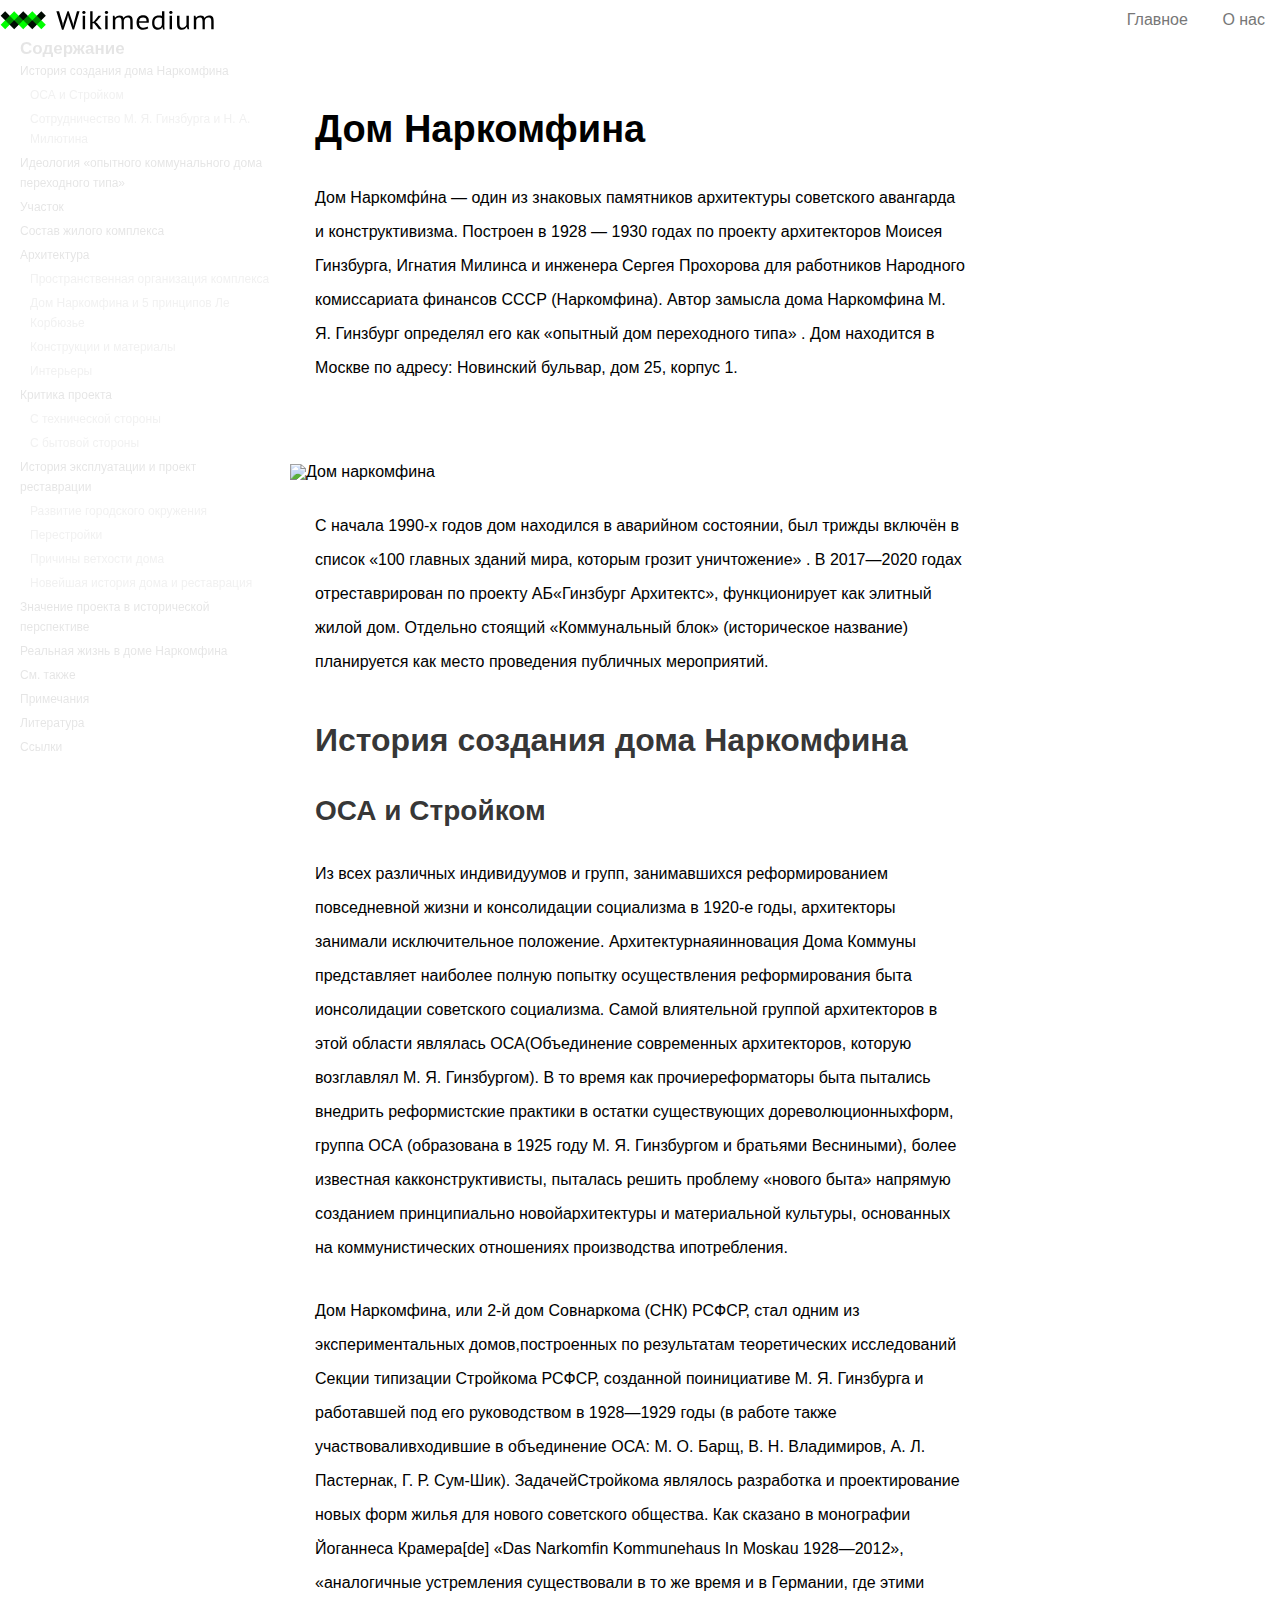
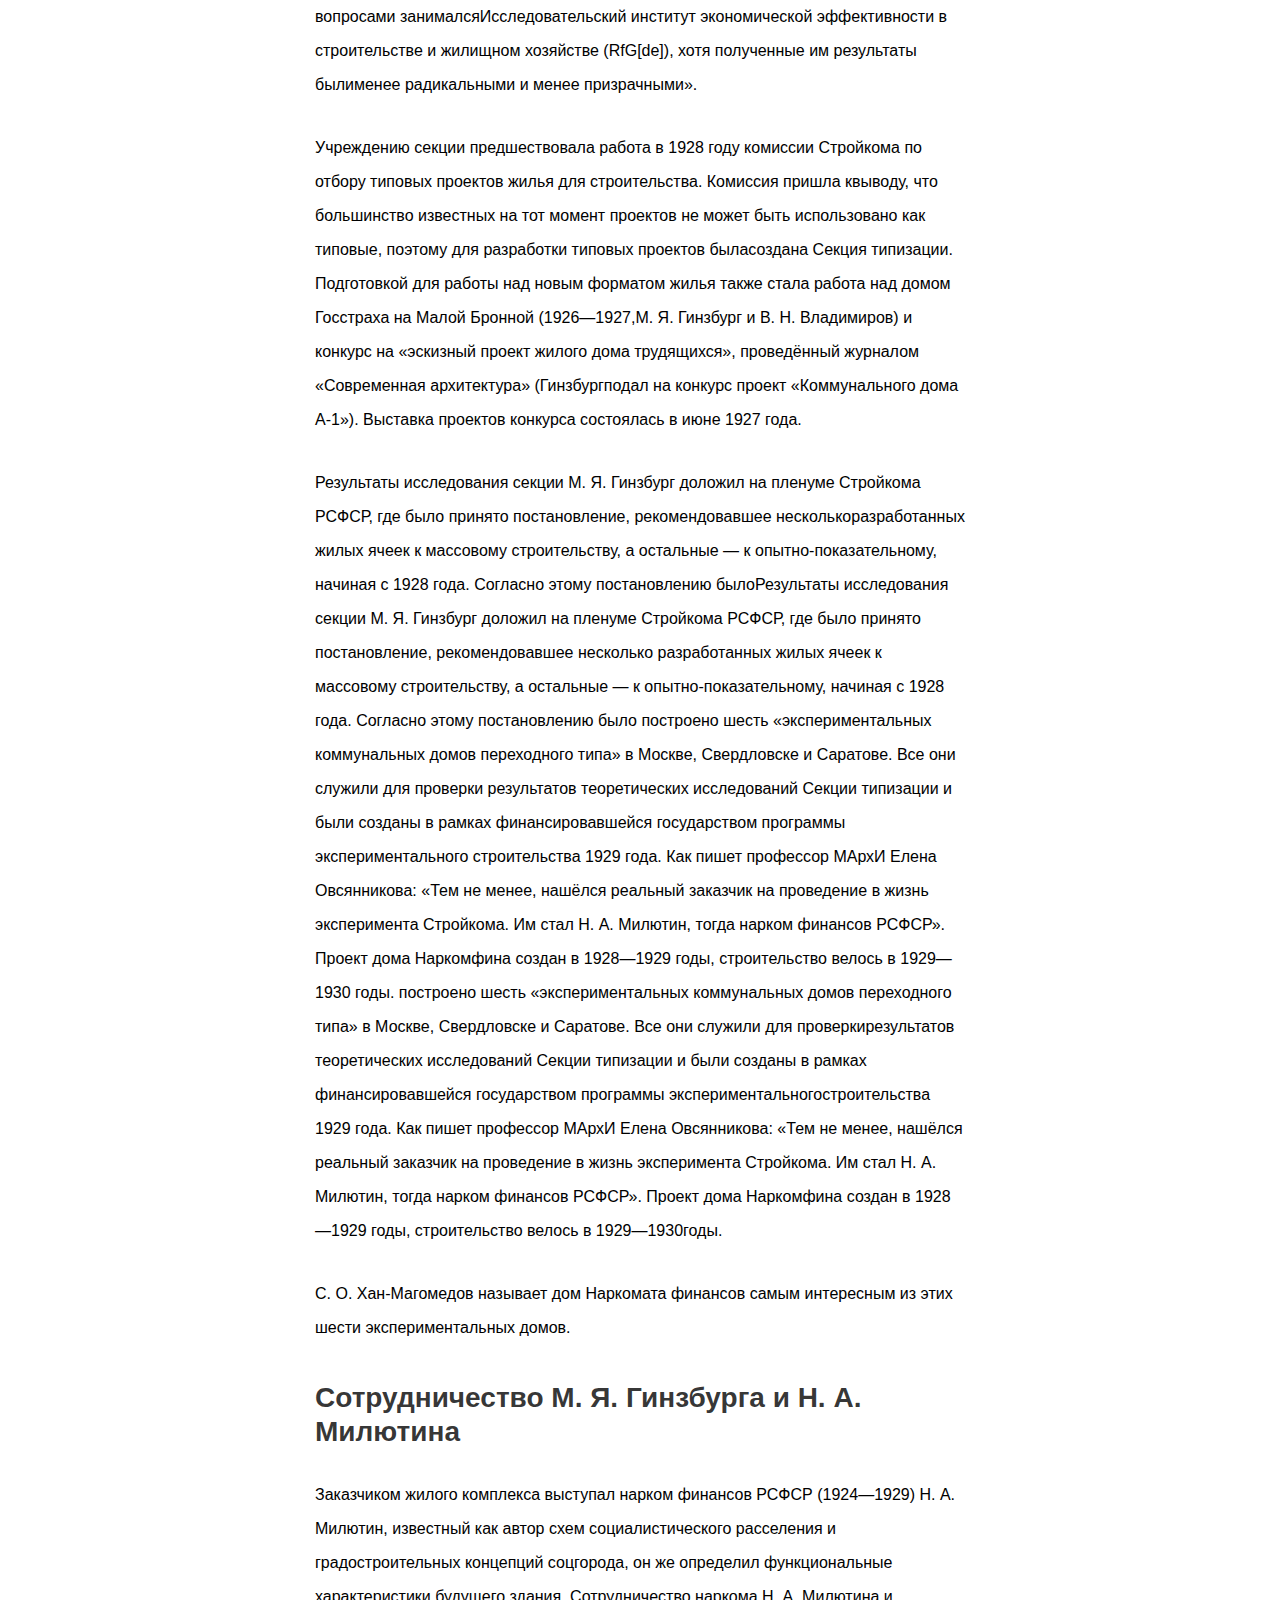
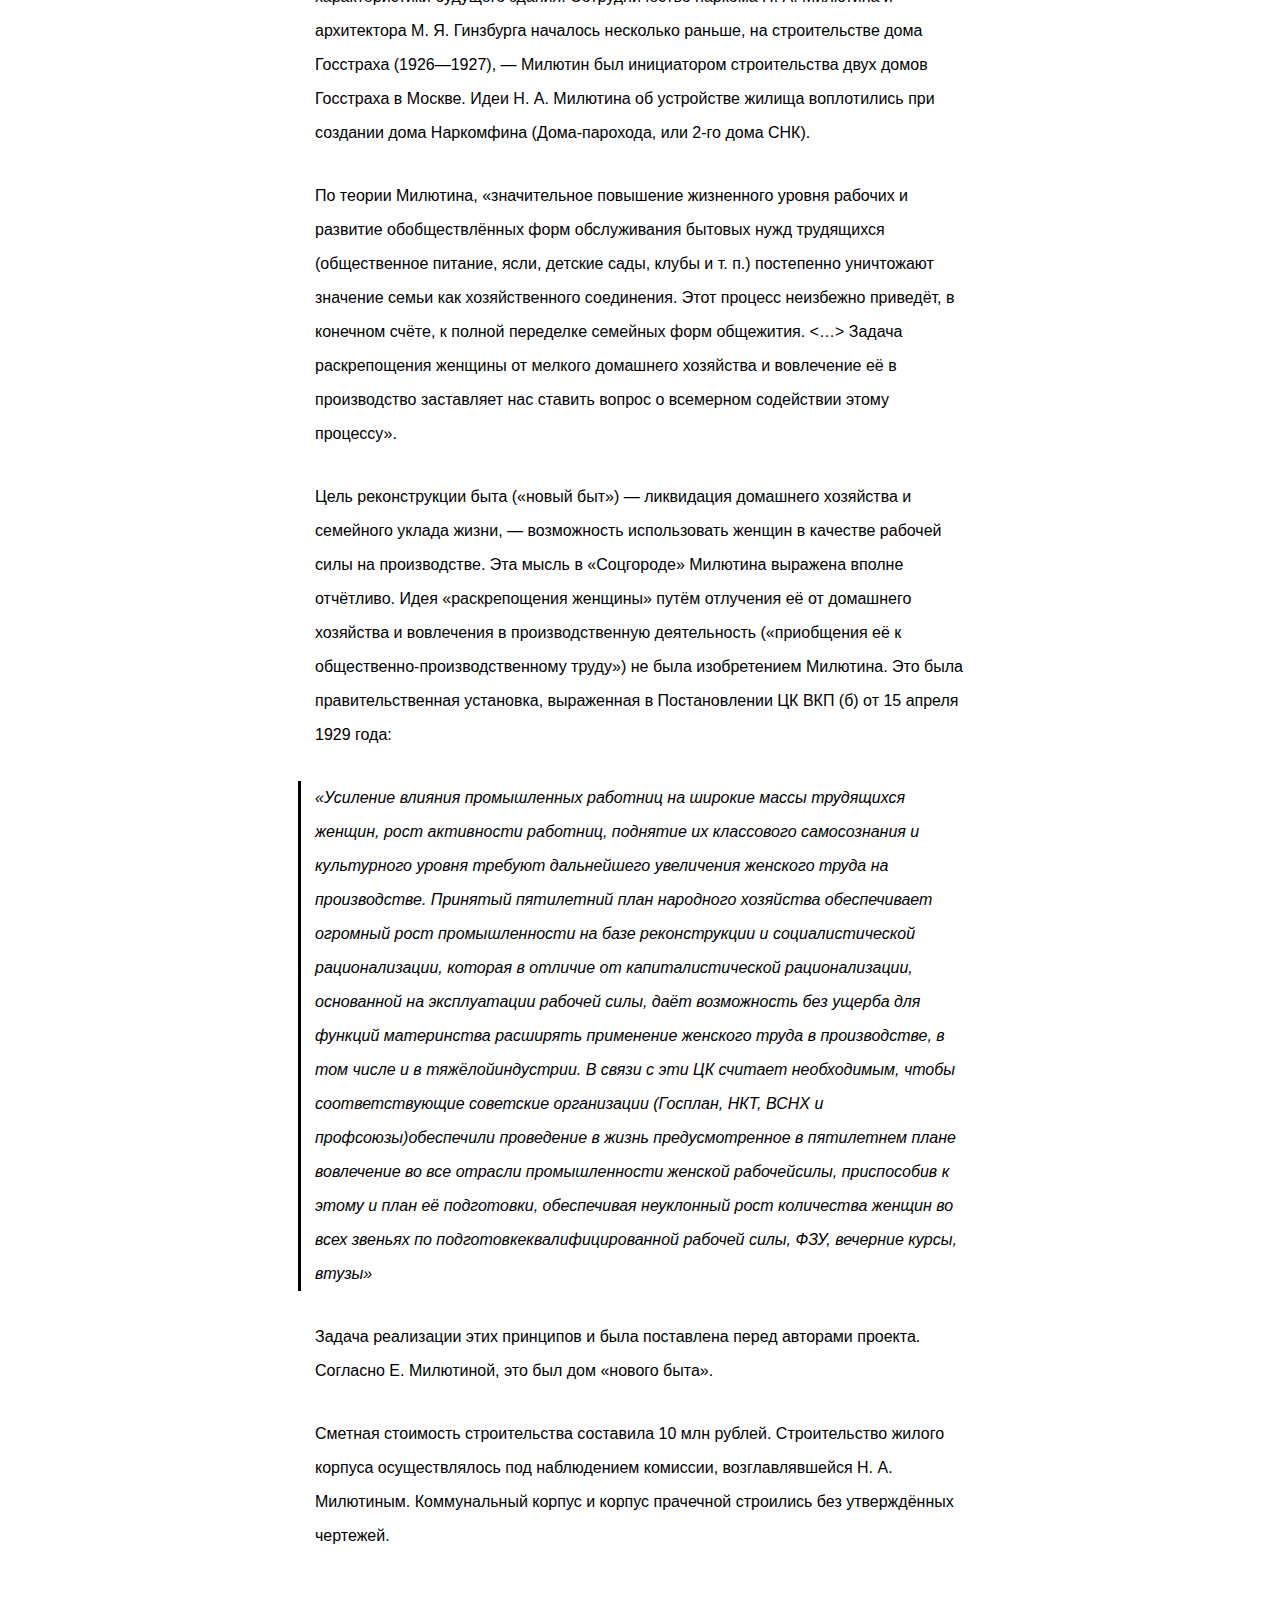
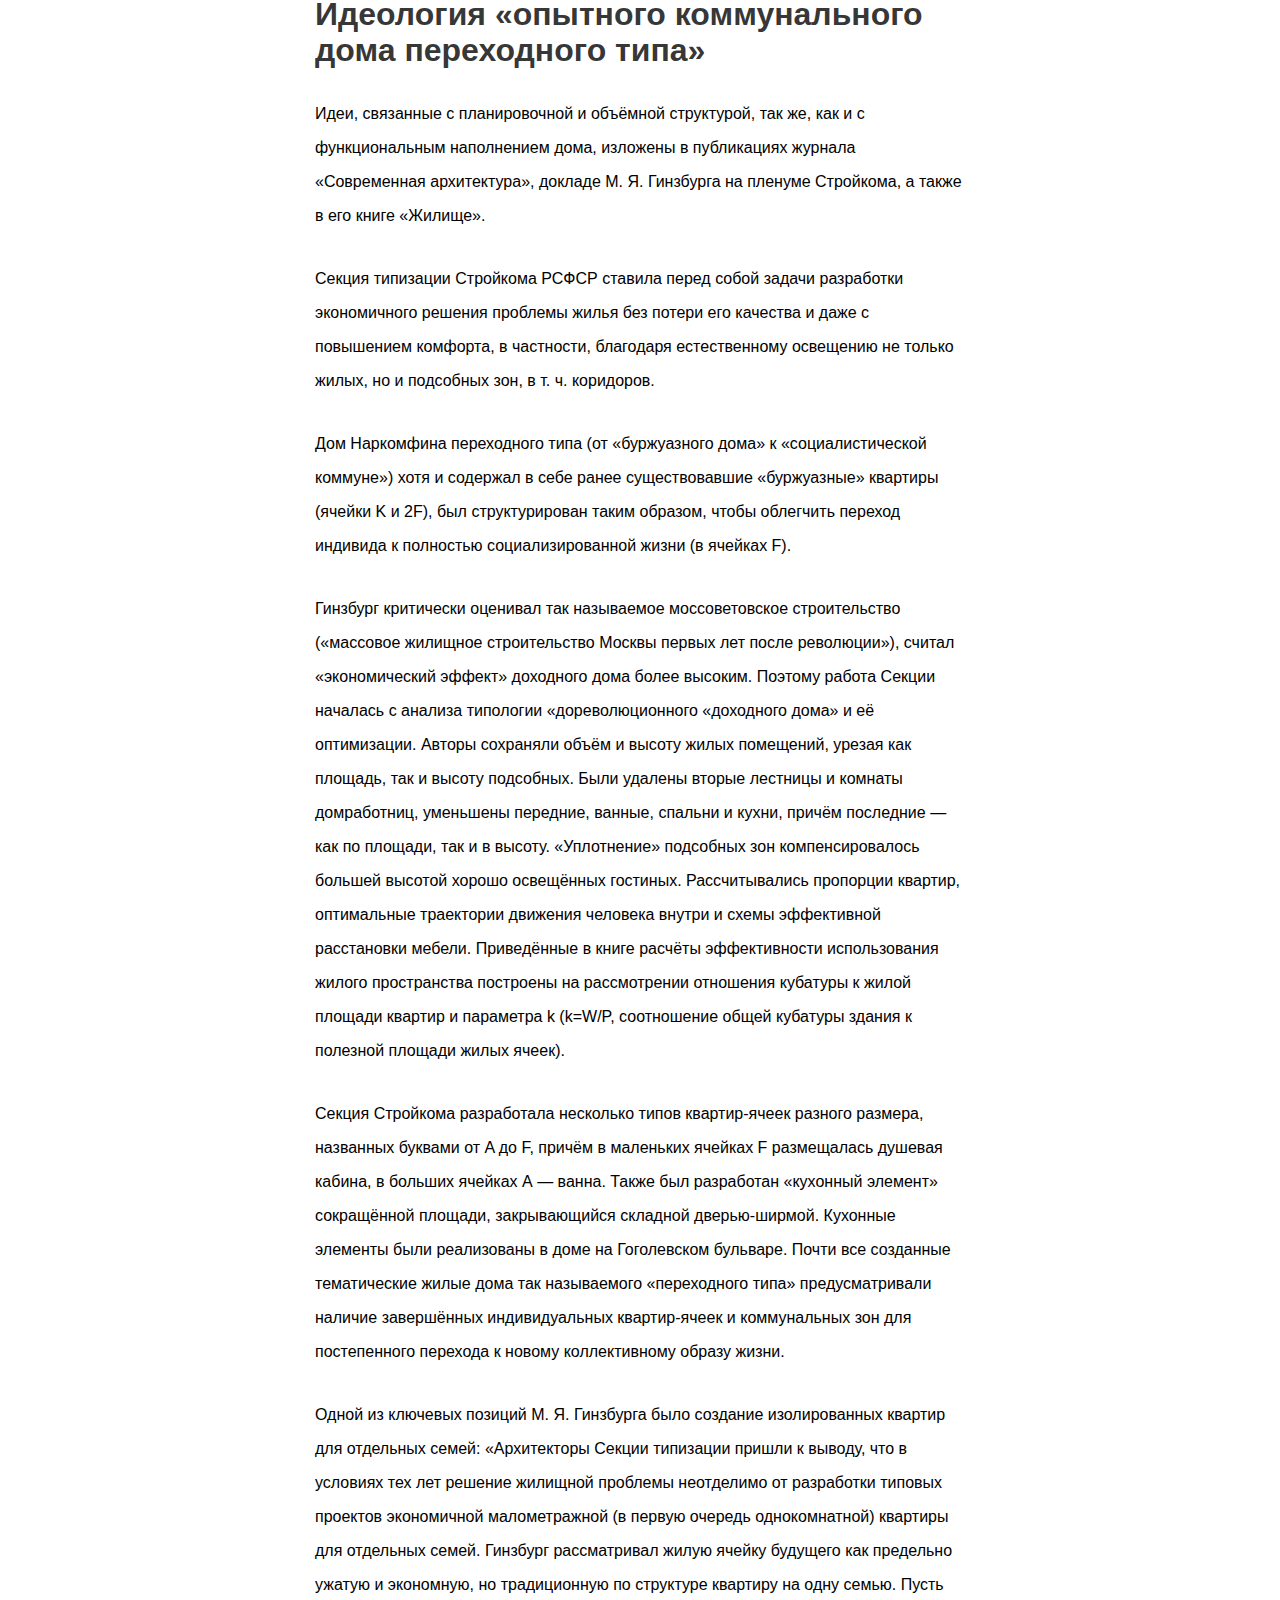
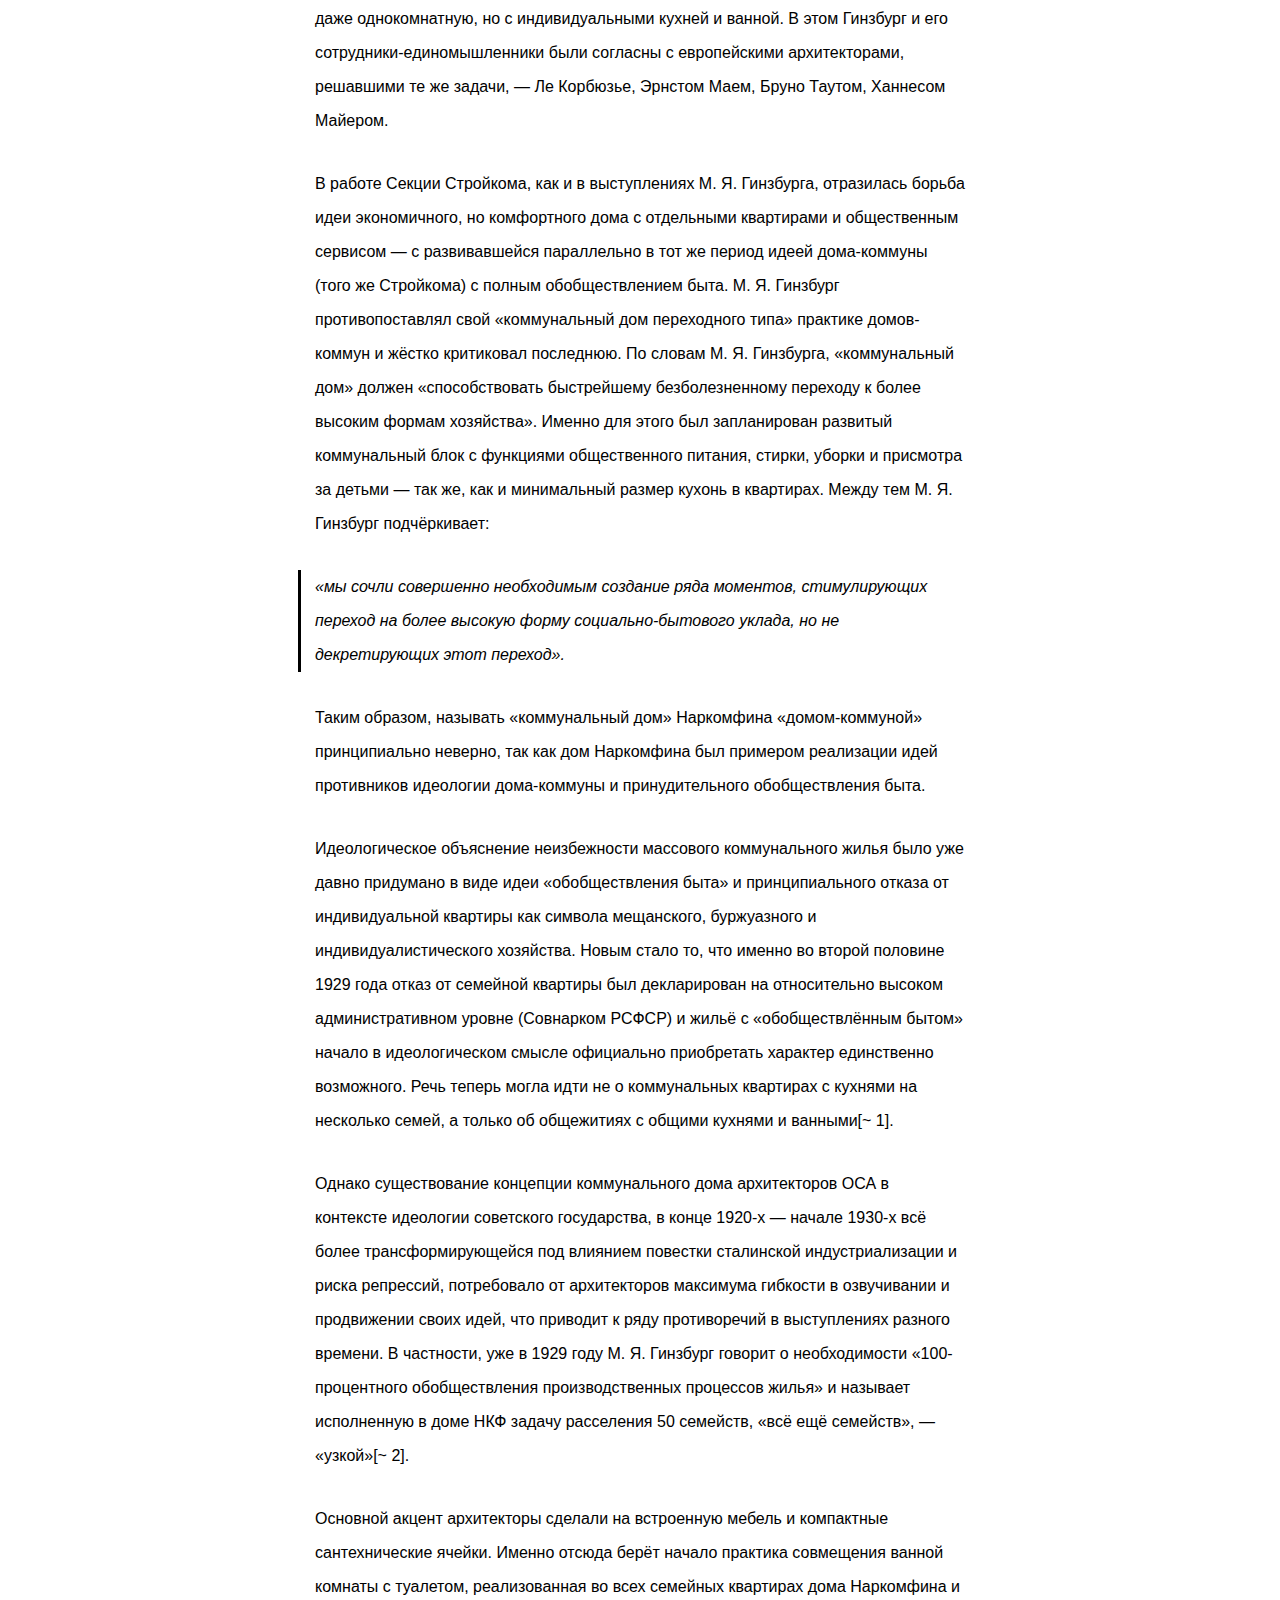
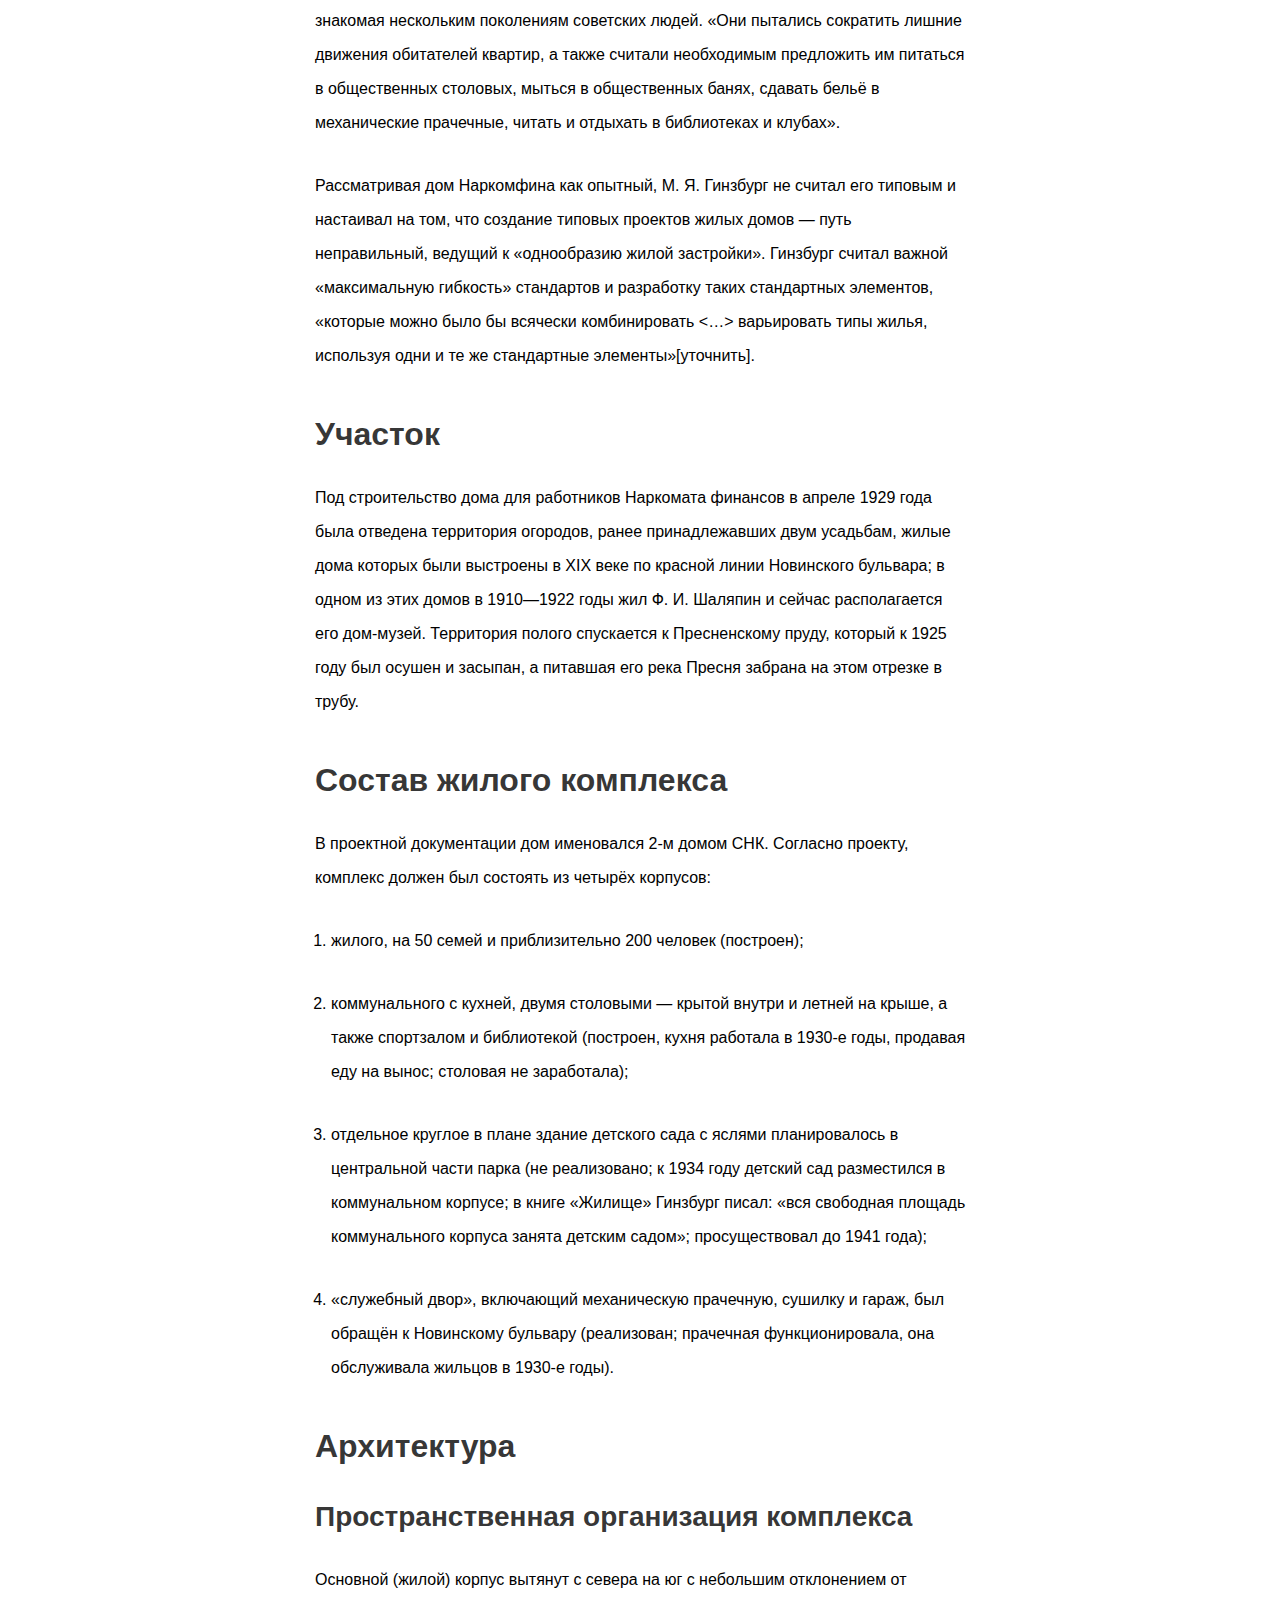
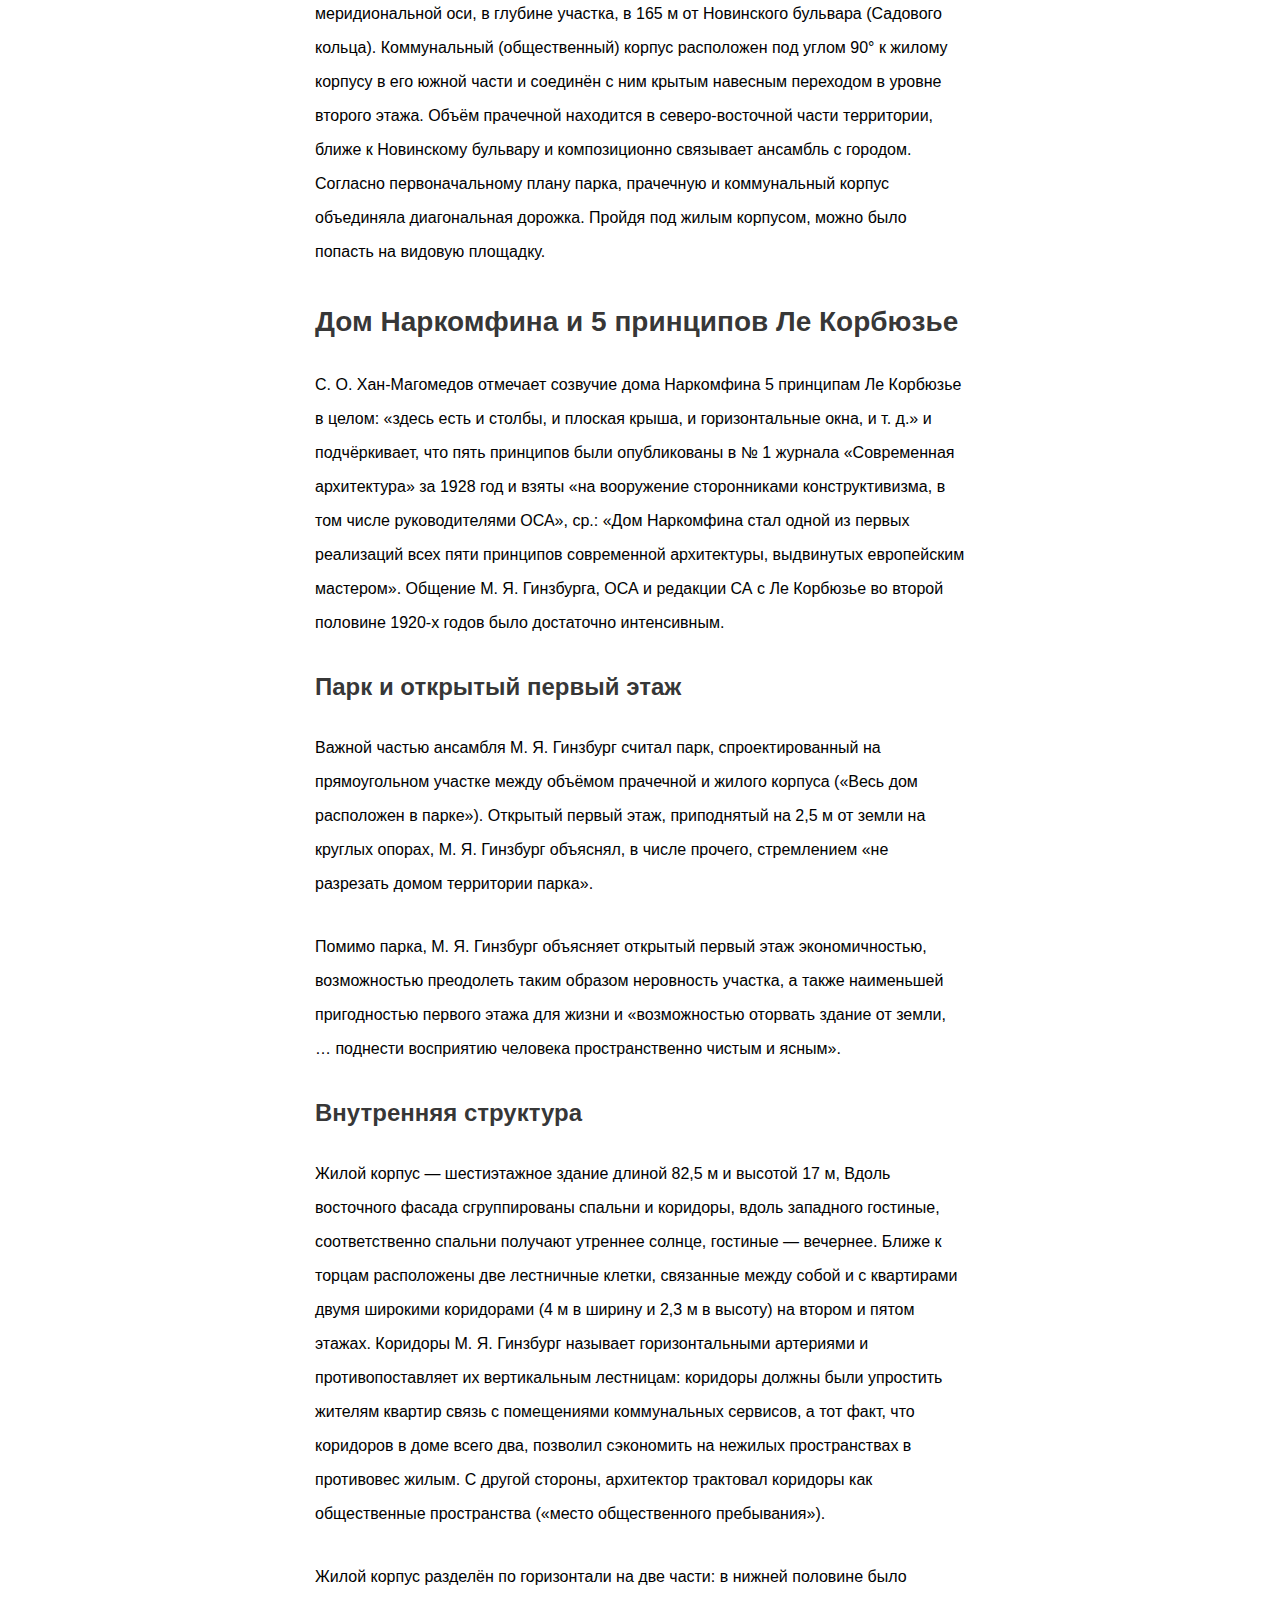
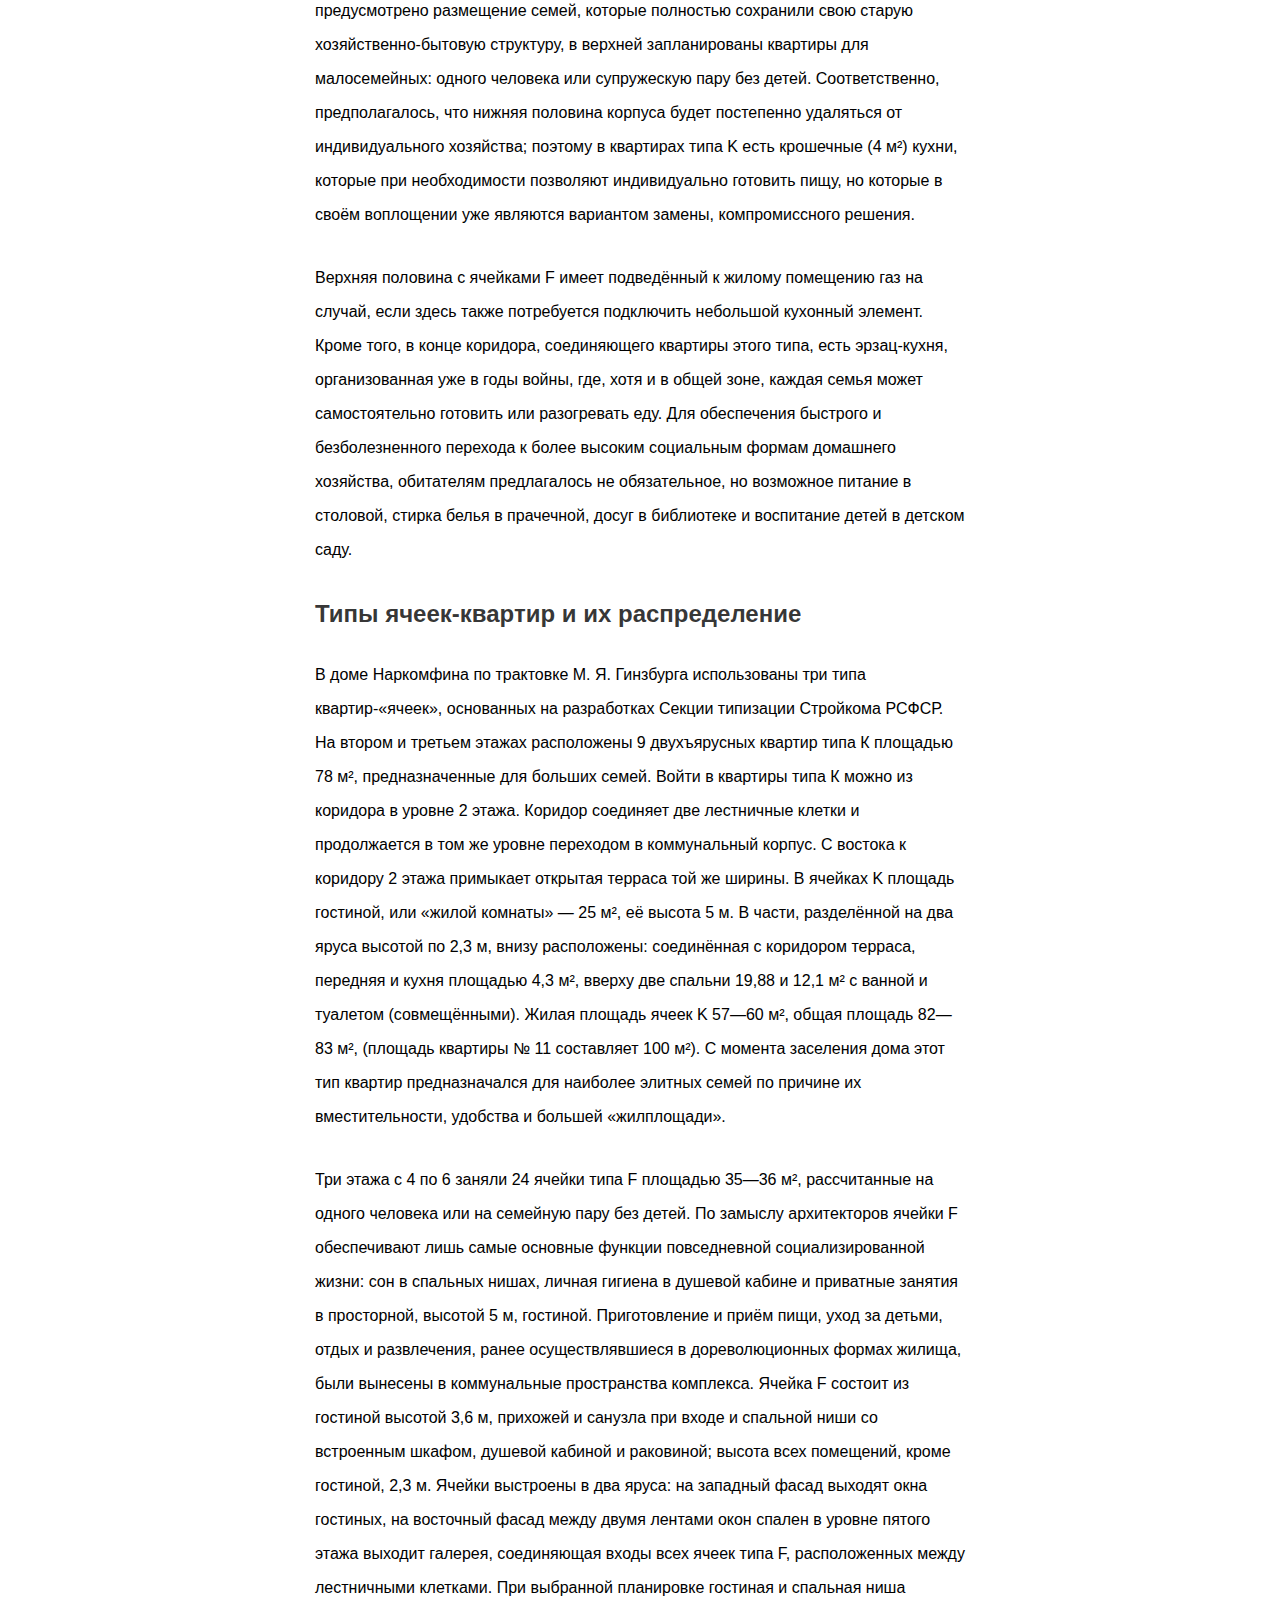
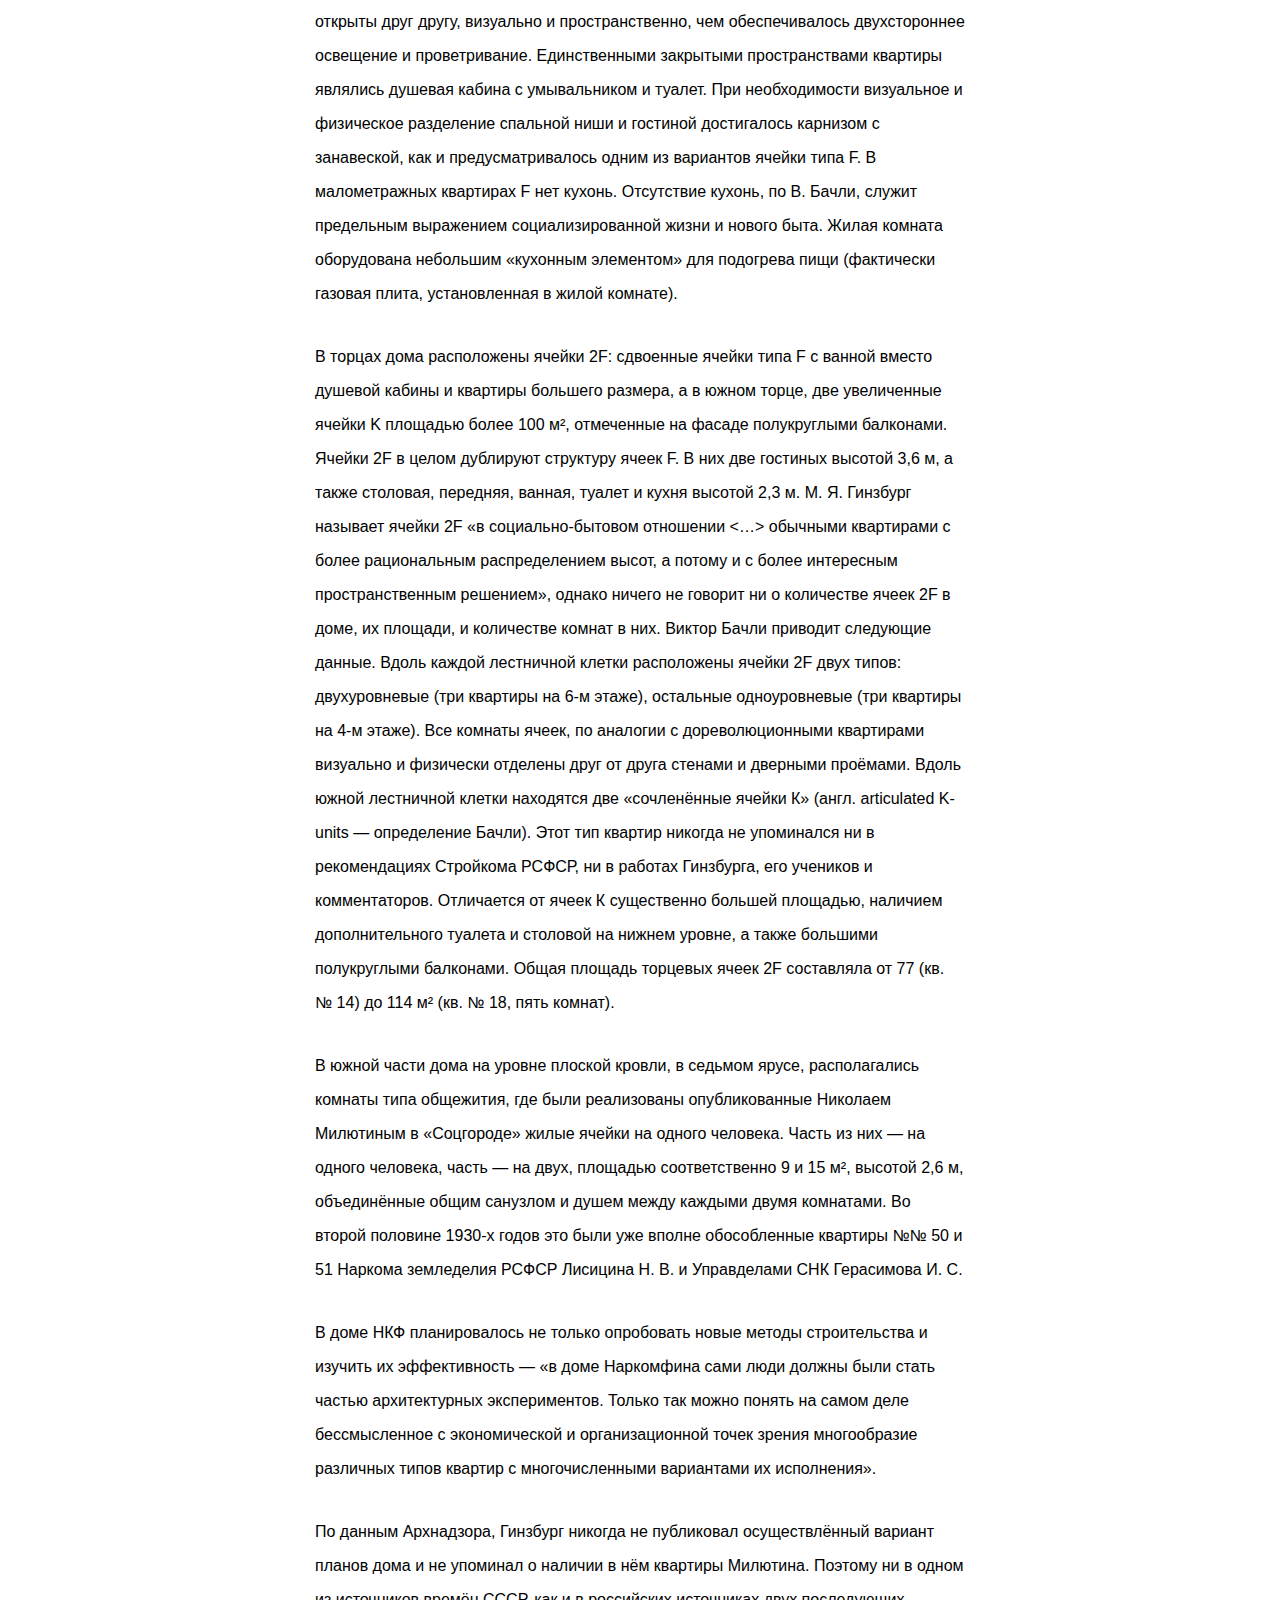
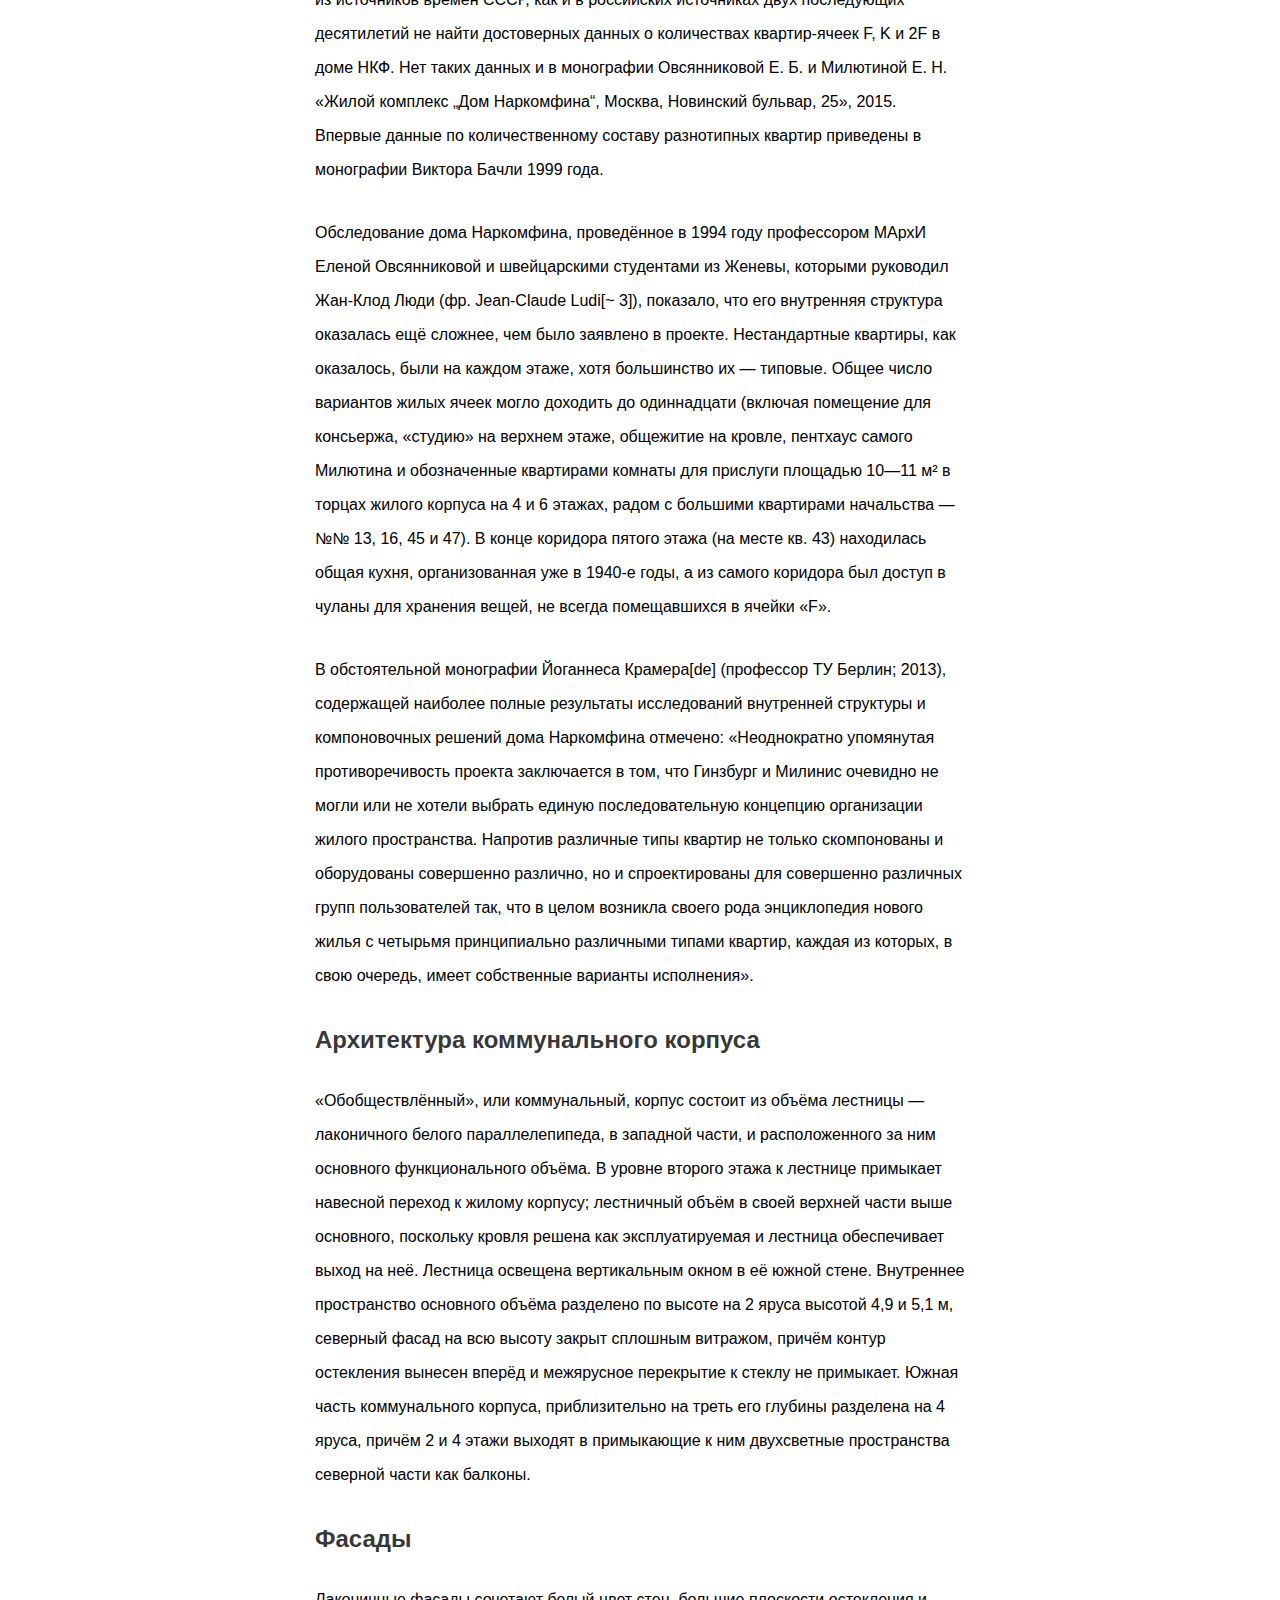
==== index.html @ 044efbcf "first commit" ====
<!DOCTYPE html>
<html lang="en">
    <head>
        <meta charset="UTF-8">
        <meta name="viewport" content="width=device-width, initial-scale=1.0">
        <title>Дом Наркомфина - Википедия</title>
        <link rel="stylesheet" href="stylesheets/style.css">
        <script src="javascripts/jquery-3.7.1.js" charset="utf-8"></script>
    </head>
    <body>
        <!-- шапка сайта -->
        <nav class="menubar">
            <img src="images/logo.svg" alt="Логотип сайта Викимедиум">
            <ul>
                <li><a href="">Главное</a></li>
                <li><a href="">О нас</a></li>
            </ul>
        </nav>
        <!-- меню сайдбара -->
        <nav class="sidebar">
            <h4>Содержание</h4>
            <ol>
                <li><a href='#1_1'>История создания дома Наркомфина</a></li>
                <ol>
                    <li><a href='#1_1_2'>ОСА и Стройком</a></li>
                    <li><a href='#1_1_3'>Сотрудничество М. Я. Гинзбурга и Н. А. Милютина</a></li>
                </ol>
                <li><a href='#1_2'>Идеология «опытного коммунального дома переходного типа»</a></li>
                <li><a href='#1_3'>Участок</a></li>
                <li><a href='#1_4'>Состав жилого комплекса</a></li>
                <li><a href='#1_5'>Архитектура</a></li>
                <ol>
                    <li><a href='#1_5_1'>Пространственная организация комплекса</a></li>
                    <li><a href='#1_5_2'>Дом Наркомфина и 5 принципов Ле Корбюзье</a></li>
                    <li><a href='#1_5_3'>Конструкции и материалы</a></li>
                    <li><a href='#1_5_4'>Интерьеры</a></li>
                </ol>
                <li><a href='#1_6'>Критика проекта</a></li>
                <ol>
                    <li><a href='#1_6_1'>С технической стороны</a></li>
                    <li><a href='#1_6_2'>С бытовой стороны</a></li>
                </ol>
                <li><a href='#1_7'>История эксплуатации и проект реставрации</a></li>
                <ol>
                    <li><a href='#1_7_1'>Развитие городского окружения</a></li>
                    <li><a href='#1_7_2'>Перестройки</a></li>
                    <li><a href='#1_7_3'>Причины ветхости дома</a></li>
                    <li><a href='#1_7_4'>Новейшая история дома и реставрация</a></li>
                </ol>
                <li><a href='#1_8'>Значение проекта в исторической перспективе</a></li>
                <li><a href='#1_9'>Реальная жизнь в доме Наркомфина</a></li>
                <li><a href='#1_10'>См. также</a></li>
                <li><a href='#1_11'>Примечания</a></li>
                <li><a href='#1_12'>Литература</a></li>
                <li><a href='#1_13'>Ссылки</a></li>
            </ol>
        </nav>
        <!-- основной контент  -->
        <article>
            <h1>Дом Наркомфина</h1>
            <p><b>Дом Наркомфи́на</b> — один из знаковых памятников архитектуры советского <a href="https://ru.wikipedia.org/wiki/%D0%90%D0%B2%D0%B0%D0%BD%D0%B3%D0%B0%D1%80%D0%B4_(%D0%B8%D1%81%D0%BA%D1%83%D1%81%D1%81%D1%82%D0%B2%D0%BE)">авангарда</a> и <a href="https://ru.wikipedia.org/wiki/%D0%9A%D0%BE%D0%BD%D1%81%D1%82%D1%80%D1%83%D0%BA%D1%82%D0%B8%D0%B2%D0%B8%D0%B7%D0%BC_(%D0%B8%D1%81%D0%BA%D1%83%D1%81%D1%81%D1%82%D0%B2%D0%BE)">конструктивизма</a>.  Построен в <a href="https://ru.wikipedia.org/wiki/1928_%D0%B3%D0%BE%D0%B4">1928</a> — <a href="https://ru.wikipedia.org/wiki/1930_%D0%B3%D0%BE%D0%B4">1930 годах</a> по проекту архитекторов <a href="https://ru.wikipedia.org/wiki/%D0%93%D0%B8%D0%BD%D0%B7%D0%B1%D1%83%D1%80%D0%B3,_%D0%9C%D0%BE%D0%B8%D1%81%D0%B5%D0%B9_%D0%AF%D0%BA%D0%BE%D0%B2%D0%BB%D0%B5%D0%B2%D0%B8%D1%87">Моисея Гинзбурга</a>, <a href="https://ru.wikipedia.org/wiki/%D0%9C%D0%B8%D0%BB%D0%B8%D0%BD%D0%B8%D1%81,_%D0%98%D0%B3%D0%BD%D0%B0%D1%82%D0%B8%D0%B9_%D0%A4%D1%80%D0%B0%D0%BD%D1%86%D0%B5%D0%B2%D0%B8%D1%87">Игнатия Милинса</a> и инженера <a href="https://ru.wikipedia.org/wiki/%D0%A1%D0%B5%D1%80%D0%B3%D0%B5%D0%B9_%D0%9B%D1%8C%D0%B2%D0%BE%D0%B2%D0%B8%D1%87_%D0%9F%D1%80%D0%BE%D1%85%D0%BE%D1%80%D0%BE%D0%B2">Сергея Прохорова</a><a href="https://ru.wikipedia.org/wiki/%D0%94%D0%BE%D0%BC_%D0%9D%D0%B0%D1%80%D0%BA%D0%BE%D0%BC%D1%84%D0%B8%D0%BD%D0%B0#cite_note-_175f420f08d4a1c2-2"></a> для работников <a href="https://ru.wikipedia.org/wiki/%D0%9D%D0%B0%D1%80%D0%BE%D0%B4%D0%BD%D1%8B%D0%B9_%D0%BA%D0%BE%D0%BC%D0%B8%D1%81%D1%81%D0%B0%D1%80%D0%B8%D0%B0%D1%82_%D1%84%D0%B8%D0%BD%D0%B0%D0%BD%D1%81%D0%BE%D0%B2_%D0%A1%D0%A1%D0%A1%D0%A0">Народного комиссариата финансов СССР</a> (Наркомфина). Автор замысла дома Наркомфина М. Я. Гинзбург определял его как «опытный дом переходного типа» <a href="https://ru.wikipedia.org/wiki/%D0%94%D0%BE%D0%BC_%D0%9D%D0%B0%D1%80%D0%BA%D0%BE%D0%BC%D1%84%D0%B8%D0%BD%D0%B0#cite_note-_e541078052b8ba53-3"></a>. Дом находится в <a href="https://ru.wikipedia.org/wiki/%D0%9C%D0%BE%D1%81%D0%BA%D0%B2%D0%B0">Москве</a> по адресу: <a href="https://ru.wikipedia.org/wiki/%D0%9D%D0%BE%D0%B2%D0%B8%D0%BD%D1%81%D0%BA%D0%B8%D0%B9_%D0%B1%D1%83%D0%BB%D1%8C%D0%B2%D0%B0%D1%80">Новинский бульвар</a>, дом 25, корпус 1.</p>                                 
            <img src="https://upload.wikimedia.org/wikipedia/commons/thumb/3/30/Moscow%2C_Narkomfin_building_in_May_2021_03.jpg/548px-Moscow%2C_Narkomfin_building_in_May_2021_03.jpg" alt="Дом наркомфина">
            <p>С начала 1990-х годов дом находился в аварийном состоянии, был трижды включён в список «100 главных зданий мира, которым грозит уничтожение» <a href="https://ru.wikipedia.org/wiki/%D0%94%D0%BE%D0%BC_%D0%9D%D0%B0%D1%80%D0%BA%D0%BE%D0%BC%D1%84%D0%B8%D0%BD%D0%B0#cite_note-%D0%9C%D0%9A-4"></a>. В 2017—2020 годах отреставрирован <a href="https://ru.wikipedia.org/wiki/%D0%94%D0%BE%D0%BC_%D0%9D%D0%B0%D1%80%D0%BA%D0%BE%D0%BC%D1%84%D0%B8%D0%BD%D0%B0#cite_note-5"></a><a href="https://ru.wikipedia.org/wiki/%D0%94%D0%BE%D0%BC_%D0%9D%D0%B0%D1%80%D0%BA%D0%BE%D0%BC%D1%84%D0%B8%D0%BD%D0%B0#cite_note-_3f2f0ec226ea18a6-6"></a> по проекту <a href="https://ru.wikipedia.org/wiki/%D0%90%D1%80%D1%85%D0%B8%D1%82%D0%B5%D0%BA%D1%82%D1%83%D1%80%D0%BD%D0%BE%D0%B5_%D0%B1%D1%8E%D1%80%D0%BE">АБ</a>«Гинзбург Архитектс», функционирует как элитный жилой дом. Отдельно стоящий «Коммунальный блок» (историческое название) планируется как место проведения публичных мероприятий.</p>
            <h2 id="1_1">История создания дома Наркомфина</h2>
            <h3 id="1_1_2">ОСА и Стройком</h3>
            <p>Из всех различных индивидуумов и групп, занимавшихся реформированием повседневной жизни и консолидации социализма в 1920-е годы, архитекторы занимали исключительное положение. Архитектурнаяинновация Дома Коммуны представляет наиболее полную попытку осуществления реформирования быта ионсолидации советского социализма. Самой влиятельной группой архитекторов в этой области являлась ОСА(Объединение современных архитекторов, которую возглавлял М. Я. Гинзбургом). В то время как прочиереформаторы быта пытались внедрить реформистские практики в остатки существующих дореволюционныхформ, группа ОСА (образована в 1925 году М. Я. Гинзбургом и братьями Весниными), более известная какконструктивисты, пыталась решить проблему «нового быта» напрямую созданием принципиально новойархитектуры и материальной культуры, основанных на коммунистических отношениях производства ипотребления.</p>
            <p>Дом Наркомфина, или 2-й дом Совнаркома (СНК) РСФСР, стал одним из экспериментальных домов,построенных по результатам теоретических исследований Секции типизации Стройкома РСФСР, созданной поинициативе М. Я. Гинзбурга и работавшей под его руководством в 1928—1929 годы (в работе также участвоваливходившие в объединение ОСА: М. О. Барщ, В. Н. Владимиров, А. Л. Пастернак, Г. Р. Сум-Шик). ЗадачейСтройкома являлось разработка и проектирование новых форм жилья для нового советского общества. Как сказано в монографии Йоганнеса Крамера[de] «Das 
            Narkomfin Kommunehaus In Moskau 1928—2012», «аналогичные устремления существовали в то же время и в Германии, где этими
            вопросами занималсяИсследовательский институт экономической эффективности в строительстве и жилищном хозяйстве (RfG[de]), хотя полученные
            им результаты былименее радикальными и менее призрачными».
            </p>
            <p>Учреждению секции предшествовала работа в 1928 году комиссии Стройкома по отбору типовых проектов жилья для
            строительства. Комиссия пришла квыводу, что большинство известных на тот момент проектов не может быть использовано как
            типовые, поэтому для разработки типовых проектов быласоздана Секция типизации. Подготовкой для работы над новым
            форматом жилья также стала работа над домом Госстраха на Малой Бронной (1926—1927,М. Я. Гинзбург и В. Н. Владимиров) и
            конкурс на «эскизный проект жилого дома трудящихся», проведённый журналом «Современная архитектура» (Гинзбургподал на
            конкурс проект «Коммунального дома А-1»). Выставка проектов конкурса состоялась в июне 1927 года.</p>
            <p>Результаты исследования секции М. Я. Гинзбург доложил на пленуме Стройкома РСФСР, где было принято постановление,
            рекомендовавшее несколькоразработанных жилых ячеек к массовому строительству, а остальные — к опытно-показательному,
            начиная с 1928 года. Согласно этому постановлению былоРезультаты исследования секции М. Я. Гинзбург доложил на пленуме Стройкома РСФСР, где было принято постановление, рекомендовавшее несколько разработанных жилых ячеек к массовому строительству, а остальные — к опытно-показательному, начиная с 1928 года. Согласно этому постановлению было построено шесть «экспериментальных коммунальных домов переходного типа» в Москве, Свердловске и Саратове. Все они служили для проверки результатов теоретических исследований Секции типизации и были созданы в рамках финансировавшейся государством программы экспериментального строительства 1929 года. Как пишет профессор МАрхИ Елена Овсянникова: «Тем не менее, нашёлся реальный заказчик на проведение в жизнь эксперимента Стройкома. Им стал Н. А. Милютин, тогда нарком финансов РСФСР». Проект дома Наркомфина создан в 1928—1929 годы, строительство велось в 1929—1930 годы. построено шесть «экспериментальных коммунальных домов переходного
            типа» в Москве, Свердловске и Саратове. Все они служили для проверкирезультатов теоретических исследований Секции
            типизации и были созданы в рамках финансировавшейся государством программы экспериментальногостроительства 1929 года.
            Как пишет профессор МАрхИ Елена Овсянникова: «Тем не менее, нашёлся реальный заказчик на проведение в жизнь эксперимента
            Стройкома. Им стал Н. А. Милютин, тогда нарком финансов РСФСР». Проект дома Наркомфина создан в 1928—1929 годы,
            строительство велось в 1929—1930годы.</p>
            <p>С. О. Хан-Магомедов называет дом Наркомата финансов самым интересным из этих шести экспериментальных домов.</p>
            <h3 id="1_1_3">Сотрудничество М. Я. Гинзбурга и Н. А. Милютина</h3>
            <p>Заказчиком жилого комплекса выступал нарком финансов РСФСР (1924—1929) Н. А. Милютин, известный как автор схем
            социалистического расселения и градостроительных концепций соцгорода, он же определил функциональные характеристики
            будущего здания. Сотрудничество наркома Н. А. Милютина и архитектора М. Я. Гинзбурга началось несколько раньше, на
            строительстве дома Госстраха (1926—1927), — Милютин был инициатором строительства двух домов Госстраха в Москве. Идеи Н.
            А. Милютина об устройстве жилища воплотились при создании дома Наркомфина (Дома-парохода, или 2-го дома СНК).</p>
            <p>По теории Милютина, «значительное повышение жизненного уровня рабочих и развитие обобществлённых форм обслуживания
            бытовых нужд трудящихся (общественное питание, ясли, детские сады, клубы и т. п.) постепенно уничтожают значение семьи
            как хозяйственного соединения. Этот процесс неизбежно приведёт, в конечном счёте, к полной переделке семейных форм
            общежития. <…> Задача раскрепощения женщины от мелкого домашнего хозяйства и вовлечение её в производство заставляет нас
            ставить вопрос о всемерном содействии этому процессу».</p>
            <p>Цель реконструкции быта («новый быт») — ликвидация домашнего хозяйства и семейного уклада жизни, — возможность
            использовать женщин в качестве рабочей силы на производстве. Эта мысль в «Соцгороде» Милютина выражена вполне отчётливо.
            Идея «раскрепощения женщины» путём отлучения её от домашнего хозяйства и вовлечения в производственную деятельность
            («приобщения её к общественно-производственному труду») не была изобретением Милютина. Это была правительственная
            установка, выраженная в Постановлении ЦК ВКП (б) от 15 апреля 1929 года:
            <blockquote>«Усиление влияния промышленных работниц на широкие массы трудящихся женщин, рост активности работниц, поднятие их
            классового самосознания и культурного уровня требуют дальнейшего увеличения женского труда на производстве. Принятый
            пятилетний план народного хозяйства обеспечивает огромный рост промышленности на базе реконструкции и социалистической
            рационализации, которая в отличие от капиталистической рационализации, основанной на эксплуатации рабочей силы, даёт
            возможность без ущерба для функций материнства расширять применение женского труда в производстве, в том числе и в
            тяжёлойиндустрии. В связи с эти ЦК считает необходимым, чтобы соответствующие советские организации (Госплан, НКТ, ВСНХ
            и профсоюзы)обеспечили проведение в жизнь предусмотренное в пятилетнем плане вовлечение во все отрасли промышленности
            женской рабочейсилы, приспособив к этому и план её подготовки, обеспечивая неуклонный рост количества женщин во всех
            звеньях по подготовкеквалифицированной рабочей силы, ФЗУ, вечерние курсы, втузы»
            </blockquote></p>
            <p>Задача реализации этих принципов и была поставлена перед авторами проекта. Согласно Е. Милютиной, это был дом «нового
            быта».</p>
            <p>Сметная стоимость строительства составила 10 млн рублей. Строительство жилого корпуса осуществлялось под наблюдением
            комиссии, возглавлявшейся Н. А. Милютиным. Коммунальный корпус и корпус прачечной строились без утверждённых
            чертежей.</p>
            <h2 id="1_2">Идеология «опытного коммунального дома переходного типа»</h2>
            <p>Идеи, связанные с планировочной и объёмной структурой, так же, как и с функциональным наполнением дома, изложены в
            публикациях журнала «Современная архитектура», докладе М. Я. Гинзбурга на пленуме Стройкома, а также в его книге
            «Жилище».</p>
            <p>Секция типизации Стройкома РСФСР ставила перед собой задачи разработки экономичного решения проблемы жилья без потери
            его качества и даже с повышением комфорта, в частности, благодаря естественному освещению не только жилых, но и
            подсобных зон, в т. ч. коридоров.</p>
            <p>Дом Наркомфина переходного типа (от «буржуазного дома» к «социалистической коммуне») хотя и содержал в себе ранее
            существовавшие «буржуазные» квартиры (ячейки K и 2F), был структурирован таким образом, чтобы облегчить переход индивида
            к полностью социализированной жизни (в ячейках F).</p>
            <p>Гинзбург критически оценивал так называемое моссоветовское строительство («массовое жилищное строительство Москвы первых
            лет после революции»), считал «экономический эффект» доходного дома более высоким. Поэтому работа Секции началась с
            анализа типологии «дореволюционного «доходного дома» и её оптимизации. Авторы сохраняли объём и высоту жилых помещений,
            урезая как площадь, так и высоту подсобных. Были удалены вторые лестницы и комнаты домработниц, уменьшены передние,
            ванные, спальни и кухни, причём последние — как по площади, так и в высоту. «Уплотнение» подсобных зон компенсировалось
            большей высотой хорошо освещённых гостиных. Рассчитывались пропорции квартир, оптимальные траектории движения человека
            внутри и схемы эффективной расстановки мебели. Приведённые в книге расчёты эффективности использования жилого
            пространства построены на рассмотрении отношения кубатуры к жилой площади квартир и параметра k (k=W/P, соотношение
            общей кубатуры здания к полезной площади жилых ячеек).</p>
            <p>Секция Стройкома разработала несколько типов квартир-ячеек разного размера, названных буквами от A до F, причём в
            маленьких ячейках F размещалась душевая кабина, в больших ячейках А — ванна. Также был разработан «кухонный элемент»
            сокращённой площади, закрывающийся складной дверью-ширмой. Кухонные элементы были реализованы в доме на Гоголевском
            бульваре. Почти все созданные тематические жилые дома так называемого «переходного типа» предусматривали наличие
            завершённых индивидуальных квартир-ячеек и коммунальных зон для постепенного перехода к новому коллективному образу
            жизни.</p>
            <p>Одной из ключевых позиций М. Я. Гинзбурга было создание изолированных квартир для отдельных семей: «Архитекторы Секции
            типизации пришли к выводу, что в условиях тех лет решение жилищной проблемы неотделимо от разработки типовых проектов
            экономичной малометражной (в первую очередь однокомнатной) квартиры для отдельных семей. Гинзбург рассматривал жилую
            ячейку будущего как предельно ужатую и экономную, но традиционную по структуре квартиру на одну семью. Пусть даже
            однокомнатную, но с индивидуальными кухней и ванной. В этом Гинзбург и его сотрудники-единомышленники были согласны с
            европейскими архитекторами, решавшими те же задачи, — Ле Корбюзье, Эрнстом Маем, Бруно Таутом, Ханнесом Майером.</p>
            <p>В работе Секции Стройкома, как и в выступлениях М. Я. Гинзбурга, отразилась борьба идеи экономичного, но комфортного
            дома с отдельными квартирами и общественным сервисом — с развивавшейся параллельно в тот же период идеей дома-коммуны
            (того же Стройкома) с полным обобществлением быта. М. Я. Гинзбург противопоставлял свой «коммунальный дом переходного
            типа» практике домов-коммун и жёстко критиковал последнюю. По словам М. Я. Гинзбурга, «коммунальный дом» должен
            «способствовать быстрейшему безболезненному переходу к более высоким формам хозяйства». Именно для этого был
            запланирован развитый коммунальный блок с функциями общественного питания, стирки, уборки и присмотра за детьми — так
            же, как и минимальный размер кухонь в квартирах. Между тем М. Я. Гинзбург подчёркивает:
            <blockquote><i>«мы сочли совершенно необходимым создание ряда моментов, стимулирующих переход на более высокую форму социально-бытового
            уклада, но не декретирующих этот переход».</i></blockquote></p>
            <p>Таким образом, называть «коммунальный дом» Наркомфина «домом-коммуной» принципиально неверно, так как дом Наркомфина был
            примером реализации идей противников идеологии дома-коммуны и принудительного обобществления быта.</p>
            <p>Идеологическое объяснение неизбежности массового коммунального жилья было уже давно придумано в виде идеи
            «обобществления быта» и принципиального отказа от индивидуальной квартиры как символа мещанского, буржуазного и
            индивидуалистического хозяйства. Новым стало то, что именно во второй половине 1929 года отказ от семейной квартиры был
            декларирован на относительно высоком административном уровне (Совнарком РСФСР) и жильё с «обобществлённым бытом» начало
            в идеологическом смысле официально приобретать характер единственно возможного. Речь теперь могла идти не о
            коммунальных квартирах с кухнями на несколько семей, а только об общежитиях с общими кухнями и ванными[~ 1].</p>
            <p>Однако существование концепции коммунального дома архитекторов ОСА в контексте идеологии советского государства, в конце
            1920-х — начале 1930-х всё более трансформирующейся под влиянием повестки сталинской индустриализации и риска репрессий,
            потребовало от архитекторов максимума гибкости в озвучивании и продвижении своих идей, что приводит к ряду противоречий
            в выступлениях разного времени. В частности, уже в 1929 году М. Я. Гинзбург говорит о необходимости «100-процентного
            обобществления производственных процессов жилья» и называет исполненную в доме НКФ задачу расселения 50 семейств, «всё
            ещё семейств», — «узкой»[~ 2].</p>
            <p>Основной акцент архитекторы сделали на встроенную мебель и компактные сантехнические ячейки. Именно отсюда берёт начало
            практика совмещения ванной комнаты с туалетом, реализованная во всех семейных квартирах дома Наркомфина и знакомая
            нескольким поколениям советских людей. <i>«Они пытались сократить лишние движения обитателей квартир, а также считали необходимым предложить им питаться в
            общественных столовых, мыться в общественных банях, сдавать бельё в механические прачечные, читать и отдыхать в
            библиотеках и клубах».</i></p>
            <p>Рассматривая дом Наркомфина как опытный, М. Я. Гинзбург не считал его типовым и настаивал на том, что создание типовых
            проектов жилых домов — путь неправильный, ведущий к «однообразию жилой застройки». Гинзбург считал важной «максимальную
            гибкость» стандартов и разработку таких стандартных элементов, «которые можно было бы всячески комбинировать <…>
            варьировать типы жилья, используя одни и те же стандартные элементы»[уточнить].</p>
            <h2 id="1_3">Участок</h2>
            <p>Под строительство дома для работников Наркомата финансов в апреле 1929 года была отведена территория огородов, ранее
            принадлежавших двум усадьбам, жилые дома которых были выстроены в XIX веке по красной линии Новинского бульвара; в одном
            из этих домов в 1910—1922 годы жил Ф. И. Шаляпин и сейчас располагается его дом-музей. Территория полого спускается к
            Пресненскому пруду, который к 1925 году был осушен и засыпан, а питавшая его река Пресня забрана на этом отрезке в
            трубу.</p>
            <h2 id="1_4">Состав жилого комплекса</h2>
            <p>В проектной документации дом именовался 2-м домом СНК. Согласно проекту, комплекс должен был состоять из четырёх
            корпусов:
            <ol>
            <li>жилого, на 50 семей и приблизительно 200 человек (построен);</li>
            <li>коммунального с кухней, двумя столовыми — крытой внутри и летней на крыше, а также спортзалом и библиотекой (построен,
            кухня работала в 1930-е годы, продавая еду на вынос; столовая не заработала);</li>
            <li>отдельное круглое в плане здание детского сада с яслями планировалось в центральной части парка (не реализовано; к 1934
            году детский сад разместился в коммунальном корпусе; в книге «Жилище» Гинзбург писал: «вся свободная площадь
            коммунального корпуса занята детским садом»; просуществовал до 1941 года);</li>
            <li>«служебный двор», включающий механическую прачечную, сушилку и гараж, был обращён к Новинскому бульвару (реализован;
            прачечная функционировала, она обслуживала жильцов в 1930-е годы).</li>
            </ol></p>
            <h2 id="1_5">Архитектура</h2>
            <h3 id="1_5_1">Пространственная организация комплекса</h3>
            <p>Основной (жилой) корпус вытянут с севера на юг с небольшим отклонением от меридиональной оси, в глубине участка, в 165 м
            от Новинского бульвара (Садового кольца). Коммунальный (общественный) корпус расположен под углом 90° к жилому корпусу в
            его южной части и соединён с ним крытым навесным переходом в уровне второго этажа. Объём прачечной находится в
            северо-восточной части территории, ближе к Новинскому бульвару и композиционно связывает ансамбль с городом. Согласно
            первоначальному плану парка, прачечную и коммунальный корпус объединяла диагональная дорожка. Пройдя под жилым корпусом,
            можно было попасть на видовую площадку.</p>
            <h3 id="1_5_2">Дом Наркомфина и 5 принципов Ле Корбюзье</h3>
            <p>С. О. Хан-Магомедов отмечает созвучие дома Наркомфина 5 принципам Ле Корбюзье в целом: «здесь есть и столбы, и плоская
            крыша, и горизонтальные окна, и т. д.» и подчёркивает, что пять принципов были опубликованы в № 1 журнала «Современная
            архитектура» за 1928 год и взяты «на вооружение сторонниками конструктивизма, в том числе руководителями ОСА», ср.:
            «Дом Наркомфина стал одной из первых реализаций всех пяти принципов современной архитектуры, выдвинутых европейским
            мастером». Общение М. Я. Гинзбурга, ОСА и редакции СА с Ле Корбюзье во второй половине 1920-х годов было достаточно
            интенсивным.</p>
            <h4>Парк и открытый первый этаж</h4>
            <p>Важной частью ансамбля М. Я. Гинзбург считал парк, спроектированный на прямоугольном участке между объёмом прачечной и
            жилого корпуса («Весь дом расположен в парке»). Открытый первый этаж, приподнятый на 2,5 м от земли на круглых
            опорах, М. Я. Гинзбург объяснял, в числе прочего, стремлением «не разрезать домом территории парка».</p>
            <p>Помимо парка, М. Я. Гинзбург объясняет открытый первый этаж экономичностью, возможностью преодолеть таким образом
            неровность участка, а также наименьшей пригодностью первого этажа для жизни и «возможностью оторвать здание от земли, …
            поднести восприятию человека пространственно чистым и ясным».</p>
            <h4>Внутренняя структура</h4>
            <p>Жилой корпус — шестиэтажное здание длиной 82,5 м и высотой 17 м, Вдоль восточного фасада сгруппированы спальни и
            коридоры, вдоль западного гостиные, соответственно спальни получают утреннее солнце, гостиные — вечернее. Ближе к торцам
            расположены две лестничные клетки, связанные между собой и с квартирами двумя широкими коридорами (4 м в ширину и 2,3 м
            в высоту) на втором и пятом этажах. Коридоры М. Я. Гинзбург называет горизонтальными артериями и противопоставляет их
            вертикальным лестницам: коридоры должны были упростить жителям квартир связь с помещениями коммунальных сервисов, а тот
            факт, что коридоров в доме всего два, позволил сэкономить на нежилых пространствах в противовес жилым. С другой стороны,
            архитектор трактовал коридоры как общественные пространства («место общественного пребывания»).</p>
            <p>Жилой корпус разделён по горизонтали на две части: в нижней половине было предусмотрено размещение семей, которые полностью сохранили свою старую хозяйственно-бытовую структуру, в верхней запланированы квартиры для малосемейных: одного человека или супружескую пару без детей. Соответственно, предполагалось, что нижняя половина корпуса будет постепенно удаляться от индивидуального хозяйства; поэтому в квартирах типа K есть крошечные (4 м²) кухни, которые при необходимости позволяют индивидуально готовить пищу, но которые в своём воплощении уже являются вариантом замены, компромиссного решения.</p>
            <p>Верхняя половина с ячейками F имеет подведённый к жилому помещению газ на случай, если здесь также потребуется
            подключить небольшой кухонный элемент. Кроме того, в конце коридора, соединяющего квартиры этого типа, есть эрзац-кухня,
            организованная уже в годы войны, где, хотя и в общей зоне, каждая семья может самостоятельно готовить или разогревать
            еду. Для обеспечения быстрого и безболезненного перехода к более высоким социальным формам домашнего хозяйства,
            обитателям предлагалось не обязательное, но возможное питание в столовой, стирка белья в прачечной, досуг в библиотеке и
            воспитание детей в детском саду.</p>
            <h4>Типы ячеек-квартир и их распределение</h4>
            <p>В доме Наркомфина по трактовке М. Я. Гинзбурга использованы три типа квартир-«ячеек», основанных на разработках Секции
            типизации Стройкома РСФСР. На втором и третьем этажах расположены 9 двухъярусных квартир<b> типа К </b>площадью 78 м²,
            предназначенные для больших семей. Войти в квартиры типа К можно из коридора в уровне 2 этажа. Коридор соединяет две
            лестничные клетки и продолжается в том же уровне переходом в коммунальный корпус. С востока к коридору 2 этажа примыкает
            открытая терраса той же ширины. В <b>ячейках K</b> площадь гостиной, или «жилой комнаты» — 25 м², её высота 5 м. В части,
            разделённой на два яруса высотой по 2,3 м, внизу расположены: соединённая с коридором терраса, передняя и кухня площадью
            4,3 м², вверху две спальни 19,88 и 12,1 м² с ванной и туалетом (совмещёнными). Жилая площадь ячеек K 57—60 м², общая
            площадь 82—83 м², (площадь квартиры № 11 составляет 100 м²). С момента заселения дома этот тип квартир предназначался
            для наиболее элитных семей по причине их вместительности, удобства и большей «жилплощади».</p>
            <p>Три этажа с 4 по 6 заняли 24 ячейки <b>типа F </b>площадью 35—36 м², рассчитанные на одного человека или на семейную пару без
            детей. По замыслу архитекторов ячейки F обеспечивают лишь самые основные функции повседневной социализированной жизни:
            сон в спальных нишах, личная гигиена в душевой кабине и приватные занятия в просторной, высотой 5 м, гостиной.
            Приготовление и приём пищи, уход за детьми, отдых и развлечения, ранее осуществлявшиеся в дореволюционных формах жилища,
            были вынесены в коммунальные пространства комплекса. Ячейка F состоит из гостиной высотой 3,6 м, прихожей и санузла при
            входе и спальной ниши со встроенным шкафом, душевой кабиной и раковиной; высота всех помещений, кроме гостиной, 2,3 м.
            Ячейки выстроены в два яруса: на западный фасад выходят окна гостиных, на восточный фасад между двумя лентами окон
            спален в уровне пятого этажа выходит галерея, соединяющая входы всех ячеек типа F, расположенных между лестничными
            клетками. При выбранной планировке гостиная и спальная ниша открыты друг другу, визуально и пространственно, чем
            обеспечивалось двухстороннее освещение и проветривание. Единственными закрытыми пространствами квартиры являлись душевая
            кабина с умывальником и туалет. При необходимости визуальное и физическое разделение спальной ниши и гостиной
            достигалось карнизом с занавеской, как и предусматривалось одним из вариантов ячейки <b>типа F</b>. В малометражных квартирах F
            нет кухонь. Отсутствие кухонь, по В. Бачли, служит предельным выражением социализированной жизни и нового быта.
            Жилая комната оборудована небольшим «кухонным элементом» для подогрева пищи (фактически газовая плита, установленная в
            жилой комнате).</p>
            <p>В торцах дома расположены <b>ячейки 2F</b>: сдвоенные ячейки типа F с ванной вместо душевой кабины и квартиры большего размера,
            а в южном торце, две <b>увеличенные ячейки K </b>площадью более 100 м², отмеченные на фасаде полукруглыми балконами. Ячейки 2F
            в целом дублируют структуру ячеек F. В них две гостиных высотой 3,6 м, а также столовая, передняя, ванная, туалет и
            кухня высотой 2,3 м. М. Я. Гинзбург называет ячейки 2F «в социально-бытовом отношении <…> обычными квартирами с более
            рациональным распределением высот, а потому и с более интересным пространственным решением», однако ничего не
            говорит ни о количестве ячеек 2F в доме, их площади, и количестве комнат в них. Виктор Бачли приводит следующие
            данные. Вдоль каждой лестничной клетки расположены ячейки 2F двух типов: двухуровневые (три квартиры на 6-м
            этаже), остальные одноуровневые (три квартиры на 4-м этаже). Все комнаты ячеек, по аналогии с дореволюционными
            квартирами визуально и физически отделены друг от друга стенами и дверными проёмами. Вдоль южной лестничной клетки
            находятся две «сочленённые ячейки К» (англ. articulated K-units — определение Бачли). Этот тип квартир никогда не
            упоминался ни в рекомендациях Стройкома РСФСР, ни в работах Гинзбурга, его учеников и комментаторов. Отличается от
            ячеек К существенно большей площадью, наличием дополнительного туалета и столовой на нижнем уровне, а также большими
            полукруглыми балконами. Общая площадь торцевых <b>ячеек 2F</b> составляла от 77 (кв. № 14) до 114 м² (кв. № 18, пять
            комнат).</p>
            <p>В южной части дома на уровне плоской кровли, в седьмом ярусе, располагались комнаты типа общежития, где были реализованы
            опубликованные Николаем Милютиным в «Соцгороде» жилые ячейки на одного человека. Часть из них — на одного человека,
            часть — на двух, площадью соответственно 9 и 15 м², высотой 2,6 м, объединённые общим санузлом и душем между каждыми
            двумя комнатами. Во второй половине 1930-х годов это были уже вполне обособленные квартиры №№ 50 и 51 Наркома
            земледелия РСФСР Лисицина Н. В. и Управделами СНК Герасимова И. С.</p>
            <p>В доме НКФ планировалось не только опробовать новые методы строительства и изучить их эффективность — <i>«в доме Наркомфина
            сами люди должны были стать частью архитектурных экспериментов. Только так можно понять на самом деле бессмысленное с
            экономической и организационной точек зрения многообразие различных типов квартир с многочисленными вариантами их
            исполнения».</i></p>
            <p>По данным Архнадзора, Гинзбург никогда не публиковал осуществлённый вариант планов дома и не упоминал о наличии в нём
            квартиры Милютина. Поэтому ни в одном из источников времён СССР, как и в российских источниках двух последующих
            десятилетий не найти достоверных данных о количествах квартир-ячеек F, K и 2F в доме НКФ. Нет таких данных и в
            монографии Овсянниковой Е. Б. и Милютиной Е. Н. «Жилой комплекс „Дом Наркомфина“, Москва, Новинский бульвар, 25», 2015.
            Впервые данные по количественному составу разнотипных квартир приведены в монографии Виктора Бачли 1999 года.</p>
            <p>Обследование дома Наркомфина, проведённое в 1994 году профессором МАрхИ Еленой Овсянниковой и швейцарскими студентами из
            Женевы, которыми руководил Жан-Клод Люди (фр. Jean-Claude Ludi[~ 3]), показало, что его внутренняя структура оказалась
            ещё сложнее, чем было заявлено в проекте. Нестандартные квартиры, как оказалось, были на каждом этаже, хотя большинство
            их — типовые. Общее число вариантов жилых ячеек могло доходить до одиннадцати (включая помещение для консьержа, «студию»
            на верхнем этаже, общежитие на кровле, пентхаус самого Милютина и обозначенные квартирами комнаты для прислуги площадью
            10—11 м² в торцах жилого корпуса на 4 и 6 этажах, радом с большими квартирами начальства — №№ 13, 16, 45 и 47). В конце
            коридора пятого этажа (на месте кв. 43) находилась общая кухня, организованная уже в 1940-е годы, а из самого коридора
            был доступ в чуланы для хранения вещей, не всегда помещавшихся в ячейки «F».</p>
            <p>В обстоятельной монографии Йоганнеса Крамера[de] (профессор ТУ Берлин; 2013), содержащей наиболее полные результаты
            исследований внутренней структуры и компоновочных решений дома Наркомфина отмечено:<i> «Неоднократно упомянутая
            противоречивость проекта заключается в том, что Гинзбург и Милинис очевидно не могли или не хотели выбрать единую
            последовательную концепцию организации жилого пространства. Напротив различные типы квартир не только скомпонованы и
            оборудованы совершенно различно, но и спроектированы для совершенно различных групп пользователей так, что в целом
            возникла своего рода энциклопедия нового жилья с четырьмя принципиально различными типами квартир, каждая из которых, в
            свою очередь, имеет собственные варианты исполнения».</i></p>
            <h4>Архитектура коммунального корпуса</h4>
            <p>«Обобществлённый», или коммунальный, корпус состоит из объёма лестницы — лаконичного белого параллелепипеда, в западной
            части, и расположенного за ним основного функционального объёма. В уровне второго этажа к лестнице примыкает навесной
            переход к жилому корпусу; лестничный объём в своей верхней части выше основного, поскольку кровля решена как
            эксплуатируемая и лестница обеспечивает выход на неё. Лестница освещена вертикальным окном в её южной стене. Внутреннее
            пространство основного объёма разделено по высоте на 2 яруса высотой 4,9 и 5,1 м, северный фасад на всю высоту закрыт
            сплошным витражом, причём контур остекления вынесен вперёд и межярусное перекрытие к стеклу не примыкает. Южная часть
            коммунального корпуса, приблизительно на треть его глубины разделена на 4 яруса, причём 2 и 4 этажи выходят в
            примыкающие к ним двухсветные пространства северной части как балконы.</p>
            <h4>Фасады</h4>
            <p>Лаконичные фасады сочетают белый цвет стен, большие плоскости остекления и открытые в некоторых частях для обозрения
            круглые колонны чёрного цвета. Фасады отражают внутреннюю структуру дома. На восточном фасаде окна спален, коридора 5
            этажа и углубление террасы 2 этажа складываются в горизонтальные ленты. В основании каждой ленты остекления расположены
            вынесенные вперёд протяжённые «полочки» подставок для цветов с тонкими прорезями водостоков.</p>
            <p>На западном фасаде окна гостиных ячеек F складываются в верхней части в две крупные ленты. Несколько более сложную
            геометрию нижней части определяет структура ячеек K, чередующих большие окна гостиных и окна кухонь меньшего размера.
            Обе лестничные клетки выходили на западный фасад вертикальными окнами. Северный торцевой фасад лишён окон и оживлён лишь
            выступом балкона, хорошо освещённый южный решён пластичнее — три выступа полукруглых балконов размещены в уровне
            третьего, пятого и шестого этажей.</p>
            <h3 id="1_5_3">Конструкции и материалы</h3>
            <p>Строительство Дома Наркомфина стало площадкой для опытов с передовыми строительными технологиями своего времени, многие
            из которых уже были известны на Западе, но были адаптированы к реалиям Советской России, прежде всего, в результате
            экспериментов компании Технобетон, основанной в 1925 году и возглавлявшейся С. Л. Прохоровым, который обладал опытом
            работы как в России, так и в Германии.</p>
            <p>По словам И. А. Казуся, «Кроме «Техбетона», в стране тогда не было другого коллектива, готового к реализации замысла
            Гинзбурга».</p>
            <p>Конструктивная схема дома включает несущий монолитный железобетонный каркас, самонесущие наружные и внутренние стены из
            бетонитовых камней и перекрытия из монолитного железобетона с заполнением из пустотелых бетонитовых камней. Жилой корпус
            на три блока двумя деформационными швами. Монолитные ленточные фундаменты имеют различную глубину заложения в
            зависимости от состояния грунтов на конкретных участках.</p>
            <h4>Железобетонный каркас</h4>
            <p>Несущая конструкция всех корпусов — железобетонный каркас.
            <blockquote><i>«Статическую нагрузку несут круглые железобетонные столбы с арматурой Консидера. В поперечном направлении расстояние
            между осями 3,50 и 4,50 м. В продольном направлении — 3,75 м. Столбы в продольном и поперечном направлении связаны
            железобетонными прогонами. В поперечном направлении имеются консоли по обе стороны, дающие общую глубину корпуса 10,15
            м. Таким образом почти все столбы оказываются внутри архитектурного пространства, и наружные стены по каждому этажу
            передают нагрузку столбам через консоли. Толщина столбов 35 см. Наружные стены выполнены из пустотелых шлакобетонных
            камней типа „Крестьянин“ в полтора камня с засыпкой между камнями 6 см шлака. Общая толщина наружных стен 36 см».</i></blockquote>
            </p>
            <p>Как следует из иллюстраций, приведённых в книге Е. Овсянниковой и Е. Милютиной «Жилой комплекс «Дом Наркомфина»,
            выполненных в 2007 году, когда штукатурка стен повсеместно обвалилась, материалом стен главного фасада являлись шлаковые
            блоки, а торцевые поверхности дома выполнены из обожжённого кирпича.</p>
            <h4>Блоки Прохорова</h4>
            <p>Важным нововведением С. Л. Прохорова стало использование блоков «холодного» бетонитового камня с двумя крупными
            отверстиями: для междуэтажных перекрытий и внутри вертикальных стен между квартирами и в ограждении лестничных клеток.
            Пустоты блоков использовали для прокладки канализационных, водосточных и вентиляционных каналов, размещённых внутри
            здания.</p>
            <p>«Холодные» блоки с двумя отверстиями М. Я. Гинзбург называет «обычными для немецкого бетонного строительства»
            (действительно, они известны, в частности, в практике Баухауса). С. Л. Прохоров организовал производство похожих блоков
            с крупными отверстиями прямо на стройплощадке дома Наркомфина с использованием станков для производства блоков
            «Крестьянин», куда подкладывались деревянные вкладыши для изготовления отверстий. Впоследствии они получили название
            «блоков Прохорова».</p>
            <p>В составе межэтажных перекрытий бетонитовые блоки чередовались с балками из армированного бетона. Ширина основных
            армированных балок, соединяющих колонны, — 40 см, между ними на расстоянии 50—60 см отливались дополнительные балки
            шириной 10—15 см; между ними с помощью досок специальной опалубки (без гвоздей) укладывали бетонитовые блоки с
            отверстиями внутри. Перекрытие получалось прочным и лёгким. Такая технология позволяла экономить до 20 процентов бетона
            по сравнению с монолитной железобетонной плитой.</p>
            <h4>Инженерные коммуникации</h4>
            <p>Блоки Прохорова позволили спрятать каналы канализации и водоснабжения и вентиляции в стены и перекрытия, освободив
            пространство квартир (поверху была проложена только электропроводка). Часть чугунных канализационных труб была проложена
            в составе перекрытий, в местах стыковки больших и малых квартир-«ячеек» для прокладки канализации использовались
            сдвоенные балки. Поскольку трубы заливали бетоном вместе с блоками и с арматурой, это повлекло отложенные проблемы с
            доступом к ним для ремонта во время эксплуатации, который по этой причине не осуществлялся, протечкам и последующей
            необходимости в разборке и замене части стен во время реставрации.</p>
            <h4>Внешние стены</h4>
            <p>Каркас колонн позволил снять конструктивную нагрузку с внешних стен, сделав их самонесущими, и позволил использовать
            ленточные окна, отказавшись от вертикальных простенков. Внешние стены дома сложены из бетонных «камней» типа
            «Крестьянин», со щелевидными пустотами внутри. Данный материал напоминает поризованные керамические блоки-«камни»,
            широко используемые в современном строительстве. Блоки «Крестьянин», использованные в доме Наркомфина, находят аналогии
            в современной строительной продукции, по размерам и другим параметрам. В составе внешних стен блоки укладывали
            вперевязку в три слоя: целый блок, теплоизоляционный слой шлака и полблока. Стена получалась тонкой, 36 см, лёгкой и
            тёплой. С. Л. Прохоров подчёркивал, что такая конструкция стены позволяет экономить до 25 % бетона, а её
            теплоизоляционный эффект лучше, чем у кирпичной стены в 2,5 кирпича.</p>
            <h4>Другие экспериментальные материалы</h4>
            <p>Камышит и соломит, материалы, нередко упоминаемые в связи с Домом Наркомфина и строительством периода авангарда в целом,
            представляют собой теплоизоляционные материалы — аналог современной минеральной ваты органического происхождения, — из
            сухой травы или соломы. В доме Наркомфина камышит и соломит были использованы в небольшом количестве, преимущественно
            для теплоизоляции мест, в которых балки основного каркаса выходят на внешний контур, ради того, чтобы избежать
            возникновения «мостиков холода».</p>
            <p>Фибролит — прессованные плиты из деревянной стружки и опилок, можно считать предтечей современного ДСП[уточнить] или
            ДВП. В доме Наркомфина фибролит использовался только для межкомнатных перегородок. Этот материал не выдержал испытания
            временем, плиты деформировались и утратили несущую способность.</p>
            <p>Ксилолит — покрытие пола из опилок, связанных магнезитом, по эксплуатационным качествам аналогичен цементному наливному
            полу, но теплее и мягче. В доме Наркомфина толщина напольного покрытия из ксилолита — 2 см, его укладывали в 2 слоя.
            Покрытие сохранилось и законсервировано в Коммунальном корпусе и на ступеньках лестниц. Ксилолит по-прежнему применяется
            в интерьерах промышленных помещений.</p>
            <p>Плоская гольццементная кровля дома утеплена шлаком и снабжена водостоками, проведёнными в теле внешних стен дома, в
            частности, на южном торце. Мощение кровли было выполнено бетонными плитками с заполнением из гальки. Примерно 30—35 %
            плиток сохранилось и законсервировано по время реставрации 2017—2020 годов.</p>
            <p>Технологические решения кровли с теплоизоляцией «торфоплитами» из прессованного торфа и гидроизоляцией битумом следовали
            схеме, разработанной ведущим германским специалистом по плоским крышам Эрнстом Маем.</p>
            <h4>Цветочницы</h4>
            <p>На восточном фасаде авторы предусмотрели цветочницы, установленные снаружи на консолях, арматура которых была закреплена
            при строительстве в теле внешних стен вплоть до их внутренней стороны. Согласно замыслу, землю насыпали прямо в
            цветочницы, а вода полива отводилась через щели на их внешней стороне. Пунктир щелей хорошо виден на старых фотографиях
            и прочитывается как часть архитектурного решения «ленточного» фасада.</p>     
            <h3 id="1_5_4">Интерьеры</h3>
            <h4>Освещение</h4>
            <p>Архитекторы дома Наркомфина уделяли большое внимание освещённости внутренних пространств. «Лучшей системой», зрительно
            расширяющей пространство, М. Я. Гинзбург называет «горизонтальную световую ленту, подтянутую к потолку». При этом по
            словам архитектора «горизонтальная лента даёт значительно более равномерную освещённость». Расчёты коснулись и
            оптимальных отрезков стены выше и ниже окна: в обоих случаях оптимальной названа высота простенка 1 м сверху или снизу.
            Идеальным же решением признано сплошное остекление, апробированное в доме Наркомфина на примере витража коммунального
            корпуса.</p>
            <h4>Сдвижные окна</h4>
            <p>Одно из нововведений дома Наркомфина — окна, скользящие по направляющим, сходные с изобретёнными Ле Корбюзье и Пьером
            Жаннере. Они были «доработаны» с учётом климата. Ленточные окна включали два элемента: подвижные и неподвижные.
            Неподвижные с железобетонными рамами, подвижные — с дубовыми, скользящими на роликах по направляющему рельсу и
            прижимающимися к бетону рукояткой с эксцентриком. Места прижима в окне с деревянной рамой были обиты брезентом и
            войлоком.</p>
            <h4>Цвет</h4>
            <p>Эксперименты с цветом в доме Наркомфина стали продолжением опытов, начатых М. Я. Гинзбургом в архитектурной комнате
            бывшего МВТУ (ныне МГТУ им. Н. Э. Баумана) и признанных автором не очень удачными: «длительное пребывание в этой комнате
            утомляло». Работой по подбору цветовых решений квартир дома Наркомфина руководил художник из Баухауса профессор Хиннерк
            Шепер[de]. Стены в квартирах не оклеивали обоями, а гладко окрашивали — тёплые гаммы колеров для одних квартир и
            холодные для других. В квартирах тёплой гаммы для потолка была выбрана светлая охра, для стен лимонно-жёлтый. В холодной
            гамме для потолка использовали голубой оттенок брауншвейг, стены же были голубоватого и зеленоватого оттенков[~ 4]. В
            обоих случаях была выбрана менее интенсивная гамма, чем в опыте с комнатой МВТУ.</p>
            <p>«Опыты показали, что тёплая гамма пространственно ограничивает объём: холодная же, наоборот, как бы расширяет
            помещение», — пишет М. Я. Гинзбург. Вывод, сделанный архитекторами из экспериментальной раскраски интерьеров — следует
            быть чрезвычайно осторожным в выборе цвета, а яркий цвет уместен на потолке, куда мы смотрим не так часто: поэтому
            основной, более яркий тон в окраске квартир дома Наркомфина применялся именно на потолках.</p>
            <p>Во всех жилых помещениях семейных квартир полы из дубового паркета (широкий паркет 8 см). В ванных комнатах, по крайней
            мере, трёхкомнатных квартир до 1960 года сохранялись полы из пробкового дерева, позднее заменены кафельной плиткой.
            Электропроводка открытого типа — витой провод на фарфоровых изоляторах. Электровыключатели поворотные, как и розетки,
            также фарфоровые.</p>
            <h2 id="1_6">Критика проекта</h2>
            <p>Дому Наркомфина посвящено большое количество публикаций, как в советских, так и в зарубежных источниках. В западных
            источниках описания дома Наркомфина нередко сопровождаются определениями «утопия» и «утопический» — «проект дома
            Наркомфина — продукт утопических мечтаний молодого Советского государства» (англ. <i> utopian housing project</i>)[~ 5]. В
            советских публикациях авторы старались избегать такой трактовки, привычно используя лексику типа «эксперимент»,
            «экспериментальный», «переходного типа» и тому подобной, не акцентируя внимание на его результатах[~ 6].</p>
            <h3 id="1_6_1">С технической стороны</h3>
            <p>Объектом критики, в первую очередь со стороны качества использованных строительных материалов, стали несущие стены, так
            как жилой корпус ни разу не ремонтировали за все почти 90 лет его существования. Штукатурка фасадов осыпалась, а стены
            из кустарно выполненных цементных и шлаковых блоков, сделанных прямо на стройке, разрушались. Наполнителями в цементном
            растворе служили разные подручные материалы, в том числе металлургический шлак, солома, камыш.</p>
            <p>Каркасная конструкция дома на опорах весьма затруднила устройство в нём вертикальных коммуникаций, не говоря о
            промерзании нижнего жилого этажа. Канализационные стояки пришлось утеплять и пропускать в нестандартных, специально
            утолщённых колоннах, что первоначально не учитывалось в эскизном архитектурном решении. Ряд проблем вызвала и плоская
            кровля и связанные с ней протечки. Исполнение такой кровли требует особой тщательности и качественных материалов,
            которые в период строительства можно было достать только благодаря инициативе заказчика ранга Милютина. Такая кровля
            требует постоянного ухода — прочистки загрязнённых или замёрзших внутренних водостоков, починки покрытия, регулярного
            сбрасывания снега.</p>
            <p>Использованный во внутренней отделке дома «камышит» оказался плохим звукоизолирующим материалом, в частности, в качестве
            внутренних перегородок между первоначально «спальными комнатами», в силу обстоятельств заселённых различными семьями. По
            этому поводу было высказано много критических замечаний. К моменту окончания войны вентиляционные шахты оказались
            забитыми, вытяжная вентиляция повсеместно не работала. Из-за отсутствия Фиксационных чертежей здания, а также поэтажных
            чертежей разводок водоснабжения, дом оказался фактически неремонтопригодным, чем объясняется непроведение капитальных
            ремонтов за весь период его существования.</p>
            <p>Эксперимент с устройством раздвижных горизонтальных окон<i> «не достиг цели и вызвал нарекания жильцов»</i>. Ленточные окна
            шириной во всю стену совершенно не отвечали реалиям московского климата. Места прижима в окне с деревянной рамой были
            обиты брезентом и войлоком. Через пару десятилетий уплотнения износились, к тому же бетонные рамы стали осыпаться,
            обнажая металлическую арматуру, сдвижные элементы окон заклинивали и в зимнее время пропускали холодный воздух.</p>
            <p>Оборудование квартир не удалось сделать идеальным, ни стилистически, ни функционально. Например, там, где удавалось
            поставить ванну, то это были громоздкие дореволюционные чугунные изделия, занимавшие слишком много места в габаритах
            первоначально запланированных душевых кабин. Солидная по площади ванная комната была только в квартире Милютина.</p>
            <h3 id="1_6_2">С бытовой стороны</h3>
            <p>С бытовой стороны Дом Наркомфина также вызывал множество нареканий. Основой явилось нарушение заложенного в проекте
            принципа заселения типовых ячеек (квартир), связанного с тяжелейшим жилищным кризисом в СССР. В Доме Наркомфина в
            1940—1970-е годы были распространены примеры квартир-коммуналок, когда одной из семей приходилось жить в общей комнате,
            а другой — в спальне. При этом минимальные размеры кухонь и санузлов приводили к скандалам и, в результате, к резкой
            критике архитектуры авангарда и системы в целом. По-видимому, благополучными исключениями являлись квартиры бывших
            наркомов Н. Милютина и Н. Семашко.</p>
            <p>Не выдержал Дом Наркомфина и конкуренцию с традиционными в отношении строительных технологий домами, выстроенными по
            инициативе Моссовета. Если в Доме Наркомфина лёгкие бетонные блоки разрушались, то толстые и непромерзаемые кирпичные
            стены домов Моссовета до сих пор отличаются хорошей звукоизоляцией всех помещений и сохраняют микроклимат в
            квартирах.</p>
            <p>В итоге Дом Наркомфина так и не стал «домом-коммуной переходного типа» — к середине 1930-х годов утопические проекты
            первых лет советской власти сошли на нет, да и сами жильцы отказались от этой идеи.</p>
            <p>По словам современного автора «довольно быстро выяснилось, что номенклатурная элита не готова жить по утопическим
            заветам Гинзбурга». По данным Виктора Бачли, в предвоенные годы почти половина домохозяйств (семей) дома Наркомфина
            содержала домработницу и не показывала желания социализироваться.</p>
            <p>Идущую вдоль нижнего коридора галерею, предназначенную для встреч и общения, быстро превратили в места для сушки белья,
            позднее — в индивидуальные кладовки; терраса с садом на крыше так и не была достроена, а общей столовой почти никто не
            пользовался. Жильцы с удовольствием покупали в столовой готовые блюда, однако предпочитали забирать их с собой в
            квартиры, а не питаться вместе[~ 7]. В таком виде коммунальный корпус существовал недолго. Через некоторое время
            общественное питание перестало удовлетворять основную массу жильцов, и кухня стала нерентабельной. Вслед за этим
            изменилось и назначение двухсветных залов. Они были приспособлены вначале под типографию, а в дальнейшем — под
            конструкторское бюро.</p>
            <p>Успешно функционировали только два коммунальных хозяйственно-бытовых учреждения: прачечная и детский сад (в коммунальном
            корпусе). Но и они во время войны были закрыты.</p>
            <p>Авторы монографии советского периода (1986), посвящённой Дому Наркомфина, подводя итоги, писали, что «эксперимент с
            организацией новых форм ведения социально-бытового хозяйства для начала 1930-х годов был преждевременным и оказался
            несостоятельным».</p>
            <p>Английский историк материальной культуры Виктор Бачли в своей работе 1999 года писал более откровенно, что <i>«утопизм и
            стремление к реформированию повседневной жизни, положенные в основу проекта дома Наркомфина, впали в немилость
            практически сразу по его завершении. С началом пятилетки и консолидации власти Сталиным заложенные в проект идеи
            коллективизма и феминизма были отвергнуты как левацкие и троцкистские»</i>.</p>
            <p>По словам современного автора, искусствоведа, проживавшего в доме Наркомфина, <i>«местные жители, владельцы ячеек,
            наследники номенклатурных работников, Моисея Гинзбурга люто ненавидели за его отрицание быта»</i>.</p>
            <h2 id="1_7">История эксплуатации и проект реставрации</h2>
            <h3 id="1_7_1">Развитие городского окружения</h3>
            <p>В 1933—1935 году на территории, первоначально предназначавшейся для детского сада и яслей жилого комплекса (вдоль его
            южной границы), по проекту архитектора Сергея Леонтовича был построен жилой дом работников Совнаркома (дом 25, корп.
            10), композиционно никак не связанный с комплексом. СНК РСФСР выбрал архитектуру, более отвечающую преобладающему
            климату, и построил дом в классическом стиле по проекту архитектора Леонтовича. Второй дом СНК был отчётливо
            «буржуазным», состоящим из роскошных отдельных D-ячеек, предназначенных для размещения нуклеарных семей, с большими
            отдельными кухнями.</p>
            <p>В итоге сохранение усадебных построек по линии Новинского бульвара, а также строительство в границах первоначально
            отведённого участка ещё одного жилого дома, чужеродного комплексу, не позволило полностью осуществить авторский замысел
            по организации пространства. К 1934 году комплекс начал утрачивать композиционную целостность. Изменения коснулись парка
            между жилым и общественным корпусами и прачечной. В 1937 году были пересажены деревья с Новинского бульвара, что
            нарушило визуальные связи элементов композиции. Застройка «пространства первого этажа» прачечной исключила возможность
            прохода через её объём на территорию комплекса. Вместе с тем фото немецкой аэросъёмки 1941 года показывает, что
            диагональная дорожка парка от прачечной до сочленения обоих корпусов Наркомфина сохранилась.</p>
            <p>Не были построены: детский сад и ясли, жилой корпус второй очереди (авторы проекта архитекторы М. Я. Гинзбург и Г. А.
            Зунблат) и комплекс служебного дворика, объединяющего гараж для жильцов, прачечную, котельную. Сооружена была лишь
            прачечная, использовавшаяся жильцами лишь в первые годы, а после войны перешедшая в ведомственное подчинение.</p>
            <p>К началу 1940-х годов участок вдоль северной границы территории жилого комплекса (за дворовым фасадом корпуса прачечной
            во всю его длину, и в глубину двора вплоть до дома Наркомфина с его восточной, северной и частично с западной сторон)
            был выделен под ведомственный гараж СНК РСФСР, позднее Совмина РСФСР, его территория площадью около гектара была
            покрыта асфальтом, гараж обнесён забором, а парк за домом с видом на Москва-реку был ликвидирован. Гараж просуществовал
            до 1965 года. В начале 1950-х годов в непосредственной близости от дома Наркомфина была возведена одна из сталинских
            высоток — жилой дом на Кудринской площади, ставшая архитектурной доминантой Краснопресненского района.</p>
            <h3 id="1_7_2">Перестройки</h3>
            <p>С середины 1930-х годов дом № 25, корп. 1 стоял на балансе Совета народных комиссаров, с 1946 года — Совета Министров
            РСФСР вплоть до начала 1960-х годов. В 1961 году снят с баланса Совета Министров РСФСР и передан в общегородское
            подчинение (в ЖЭК-6). Коммунальный блок остался на балансе Совмина РСФСР и выполнял функцию типографии</p>
            <p>В процессе строительства в выходящем на кровлю объёме, предназначенном для вентиляционной камеры, разместилась
            двухуровневая квартира-«пентхаус» министра финансов Николая Милютина, спроектированная им для своей семьи с согласия М.
            Гинзбурга[~ 8].</p>
            <p>Поскольку отдельно стоящее здание детского сада и яслей не было построено, значительную часть коммунального корпуса
            отдали под детский сад. Из предусмотренных замыслом общественных функций этого корпуса в 1930-е годы в полную силу
            заработала только кухня. Столовая работала вполсилы, поскольку жильцы предпочитали брать обеды на дом. Через
            некоторое время общественное питание перестало удовлетворять основную массу жильцов, и кухня стала нерентабельной. Вслед
            за этим изменилось и назначение двухсветных залов. Они были приспособлены вначале под типографию, а в дальнейшем — под
            конструкторское бюро.</p>
            <p>Идущую вдоль нижнего коридора галерею, предназначенную для встреч и общения, жильцы коммунальных квартир постепенно
            превратили в индивидуальные кладовки. В 1930-е годы северная торцевая часть галереи второго этажа заложена с
            образованием дополнительного помещения. В ячейках К — в процессе превращения их в коммунальные[~ 9] — парапеты галерей
            верхних уровней повсеместно были заложены в 1930-е и 1940-е годы, на узких площадках галерей образованы дополнительные
            кухни,<i> тем самым визуально просторный характер квартир был сильно изуродован</i>. Совмещённые санузлы квартир типов К и
            2F повсеместно были переоборудованы в раздельные установкой дополнительных перегородок за счёт уменьшении площади ванных
            комнат.</p>
            <p>К 1936 году ввиду острого дефицита жилья пролёты между столбами-опорами первого этажа были застроены, здесь были
            размещены дополнительные шесть квартир (сверх пятидесяти проектных) с частичным заглублением их в цоколь, в общий тамбур
            которых (на две квартиры) с улицы можно было попасть спуском по четырём ступенькам вниз. По планировке трёхкомнатные
            квартиры принципиально отличалась от имевшихся в доме. Включали три жилые комнаты, и отдельные кухню, ванную комнату и
            туалет. Бачли называет их вполне сталинскими квартирами.</p>
            <p>После репрессий 1937—1938 годов небольшие комнаты-квартиры №№ 13, 16, 45, 47 и большая квартира 43 семьи
            репрессированного Д. З. Лебедя (стала коммунальной кухней) исчезают из реестров домохозяйств дома Наркомфина и, как
            следует из поэтажных планов, приведённых в монографиях Крамера и Бачли, в сопредельных с большими квартирами
            стенах были сделаны проходы, а сами комнаты таким образом были включены в их состав (№№ 13, 16, 45 и 47).</p>
            <p>К началу 1990-х годов из двадцати четырёх ячеек F сохранили оригинальную планировку лишь четыре ячейки-квартиры, в
            которых дифференциация пространства обеспечивалась занавесками — практика, отвечавшая первоначальным замыслам
            архитекторов. В остальных квартирах этого типа была выполнена сегментация объёма посредством возведения стены с дверью,
            чем обеспечивалось создание полностью изолированной спальной комнаты.</p>
            <p>После войны в северной части цокольного этажа было организовано служебное общежитие (до войны это была отдельная
            квартира на одну семью, глава которой, научный консультант Совета народных комиссаров, был репрессирован в 1937 году, а
            на освободившуюся площадь вселились уже три семьи), третье в доме. Служебное помещение было также пристроено к
            южному фасаду, надстроен коммунальный корпус. В 1959 году со стороны западного фасада дома пристроена лифтовая шахта,
            соединённая переходами с основной лестницей и примыкающая вплотную к вытяжной трубе котельной.</p>
            <p>Практически все трёхкомнатные квартиры нижних этажей превратились в коммунальные, к чему не были приспособлены;
            минимальные размеры кухонь и санузлов приводили к скандалам. Минимальная ширина лестницы с двумя поворотами, соединяющей
            оба яруса трёхкомнатных квартир, не позволяла поднимать по ней габаритную мебель, набиравшую популярность к началу
            1960-х годов. По ней было невозможно спустить с верхнего яруса (где располагались спальни) гроб с телом умершего, и
            покойника приходилось выносить на руках.</p>
            <p>Как пишет в своих воспоминаниях о Доме Наркомфина Екатерина Милютина, «квартиры для одиночек заселили семьями, семейные
            сделали коммунальными. Вместо закрытой столовой (коммунальный корпус) на пятом этаже сделали коммунальную кухню с рядами
            плит и корыт. Детский сад закрыли, коммунальный корпус превратился в типографию. Прачечная сохранилась, но она
            постепенно перестала обслуживать жильцов. В конце концов дом передали в ЖЭК, покрасили немыслимой жёлтой краской и
            перестали ремонтировать».</p>
            <p>По состоянию на начало 1960-х годов в доме насчитывалось 58 квартир со 178 жителями.</p>
            <h3 id="1_7_3">Причины ветхости дома</h3>
            <p>За все годы существования дома не было выполнено ни одного капитального ремонта. В конце 1970-х власти Москвы собирались
            сделать капремонт, для чего выселили тридцать квартир, но так и не успели. Процесс расселения возобновился в конце
            1980-х годов, однако по состоянию на начало 2008 года там проживало около 15 семей (в реальности одиночек).
            Отсутствие капитального ремонта привели к тому, что дом очень сильно обветшал, его состояние долгое время оценивалось
            экспертами как «критическое». В 2006 году дом Наркомфина был включён в список памятников мировой культуры,
            находящихся под угрозой исчезновения Всемирного фонда памятников[en]. С 2010 года часть пустых квартир сдана в
            аренду под мастерские либо жилые помещения, которые в основном заняла «творческая молодёжь», небезразличная к
            архитектурному шедевру.</p>
            <p>Отсутствие капитального ремонта дома (помимо окраски фасадов) объясняется тем, что дом оказался неремонтопригодным —
            после войны 1941—1945 годов в архивах не оказалось детальных чертежей здания, а равным образом и чертежей коммуникаций
            водоснабжения, канализации и вентиляции[~ 10]. Как сообщает Е. Б. Овсянникова (2015), «чертежи, чудесным образом,
            были обнаружены в цюрихском архиве Ле Корбюзье». Фиксационные чертежи здания также нашлись в 2012 году в семейном
            архиве А. Гинзбурга.</p>
            <p>Долгое время в публичном пространстве отсутствовала информация о причинах бедственного положения дома Наркомфина, так и
            о не решавшейся на протяжении десятилетий ситуации вокруг него. Причина оказалась простой — отношение московских властей
            к эпохе авангарда. Градоначальник Юрий Лужков считал себя его идейным противником. Он не уставал повторять, что это
            вредная и ошибочная архитектура. Западные, но не российские средства информации цитировали фрагмент выступления
            Лужкова на открытии ТЦ «Новинский пассаж», состоявшемся 8 апреля 2004 года: <i>«Какая радость, что в нашем городе
            появляются такие замечательные торговые центры, не то, что этот мусор»</i>, — сказал Лужков, указывая в направлении
            Наркомфина[~ 11].</p>
            <h3 id="1_7_4">Новейшая история дома и реставрация</h3>
            <p>С начала 2000-х годов возникали дискуссии о судьбе дома, предполагавшие как снос здания, так и его значительную
            перестройку. К 2012 году началось обрушение конструкций в коммунальном блоке. В 2014 появился проект реставрации дома
            Наркомфина, предложенный архитектурным бюро Kleinewelt Architekten, однако исследование самого здания и оригинальных
            чертежей началось только в 2017 году. В том же был утверждён план реконструкции здания под руководством внука Моисея
            Гинзбурга – Алексея и его бюро Ginzburg Architects. За ход реконструкции отвечала компания «Лига прав».
            Реконструкция, целью которой было восстановление оригинальных внешней и внутренней планировки дома, ленточного
            остекления, цветовых решений и отдельных элементов, была завершена в 2020 году.</p>
            <p>В 2021 году Музей современного искусства «Гараж» совместно с издательством Strelka Press осуществил переиздание книги
            архитектора Дома Наркомфина Моисея Гинзбурга «Стиль и эпоха. Проблемы современной архитектуры», а с 2022 года «Гараж»
            проводит по Дому экскурсии и открыл кафе НРКМФН для жильцов дома и патронов Музея на третьем этаже коммунального
            блока.</p>
            <h2 id="1_8">Значение проекта в исторической перспективе</h2>
            <p>Дом Наркомфина, будучи задуман как исследовательский эксперимент как минимум в нескольких областях: социально-бытовой,
            инженерно-конструктивной, объёмно-планировочной и пространственно-пластической, сохранил свою роль знакового примера
            русского авангарда, что проявляется в живом интересе к нему со стороны архитекторов, преимущественно западных и части
            российских, и историков авангарда.</p>
            <p>Принцип компоновки жилых ячеек, подобный применённому в проекте дома Наркомфина, был реализован в ряде проектов и на
            Западе, в частности, в построенном в Бреслау[de] (Вроцлаве) по проекту Ганса Шаруна общежитии для холостых[de] (1929
            год). Наличие коридора, обслуживающего несколько уровней, характерно для жилых единиц Ле Корбюзье.</p>
            <p>Дом безусловно признан важной частью социальных и типологических поисков архитектуры модернизма в области жилого
            строительства, родственных экспериментам Баухауса и Ле Корбюзье[~ 12].</p>
            <p>С начала 1926 года Ле Корбюзье присутствует в списке зарубежных корреспондентов журнала «Современная архитектура». В
            1926, когда ОСА занялось пропагандой плоских кровель, в 4-м номере журнала появились комментарии на эту тему
            архитекторов Бруно Таута, Беренса, Ауда и Ле Корбюзье (Кеннет Фремптон. Современная архитектура. Критический взгляд на
            историю развития. М., 1990 (перевод по Thames & Hudson[en], London, 1980, 1985)). С. 256. Ле Корбюзье указан в составе
            редколлегии двух номеров журнала: № 6 за 1928 и № 1 за 1929. 
            <blockquote>«…не в композиционных поисках основная ценность этого экспериментального дома, а в поисках нового в социальном отношении
            типа жилища».С. О. Хан-Магомедов.</blockquote> 
            </p>
            <p>По словам С. О. Хан-Магомедова, ни один из социально-бытовых и типологических экспериментов в архитектуре 1920-х годах,
            ни в домах-коммунах, ни в отличных от них домах переходного типа, не был доведён до конца: «ни в части проверки
            экономический целесообразности малометражных квартир, ни в части организации коммунального обслуживания жителей домов,
            ни в части применения новой строительной техники».</p>
            <p>Сдача дома Наркомфина (1930) по времени совпала с критическим переломом в судьбе архитектуры в СССР: все
            профессиональные объединения были распущены, а вместо них возник Союз архитекторов СССР, призванный определять облик
            новой советской архитектуры. Конструктивизм и рационализм были заклеймены как „формализм“ и иностранные заимствования,
            чуждые советскому человеку. В архитектуре был объявлен курс на «освоение классического наследия»[~ 13]. Новое
            градостроительство с 1931 года было ориентировано на создание монументальных городских центров и рассматривало в
            качестве достойной обсуждения жилой архитектуры только декорировавшие эти центры отдельные дома. В 1932 году дом
            Наркомфина был подвергнут резкой критике в печати после чего упоминания о „доме работников Наркомфина“ исчезают из
            публичного пространства и появляются лишь спустя четыре десятилетия.</p>
            <p>Окончание строительства и заселение Дома Наркомфина (1931 год) по времени совпали с открытием 102-этажного небоскрёба
            Эмпайр-стейт-билдинг в Нью-Йорке. Оба здания носили статусный характер, и каждое из них, в своей стране, являлось
            техническим, технологическим и культурным прорывом, как верили их создатели, в будущее. Эмпайр стейт билдинг сохранил
            своё значение, и по сей день остаётся культурным символом Америки (англ. <i>American cultural icon</i>); что касается идей и
            принципов, заложенных в проект Дома Наркомфина, то они были преданы забвению вскоре по его завершении. Как пишет Виктор
            Бачли в «Археология социализма»:
            <blockquote>«<i>В свете постановления ЦК ВКП (б) от 16 мая 1930 года «О работе по перестройке быта» и пертурбаций в архитектуре
            предшествующего 1929 года жилой дом Наркомфина, на момент его завершения в 1930 году, уже представлялся достаточно
            архаичным. К 1930 году идея перехода от буржуазных К-ячеек к социалистическим F-ячейкам и к полностью социалистическому
            Дому Коммуны теряла почву под ногами в пользу вполне буржуазных D-ячеек. Завершение строительства дома Наркомфина должно
            было казаться триумфом реформаторов быта, в действительности неуклонно терявших почву под ногами перед лицом набиравшего
            силу сталинского аппарата и структурной реорганизации профессии архитектора. К 1932 году, во время написания Гинзбургом
            книги «Жилище», дом Наркомфина уже был отправлен власть имущими на свалку истории как своеобразное и архаичное
            проявление ушедшей эпохи</i>».</blockquote>
            </p>
            <p>Историк сталинской архитектуры Дмитрий Хмельницкий даёт ключ к пониманию причин удаления Николая Милютина из архитектуры
            и последующего ожидания им ареста: «Эпопея с „домами-коммунами“ теоретиков Сабсовича и Милютина была уникальной попыткой
            партийных функционеров среднего ранга привязать реальное архитектурное проектирование к официальной идеологии[~ 14]. Эта
            попытка дорого обошлась обоим энтузиастам. Однако сама идея „обобществления быта“ не была запрещена, наоборот, она
            последовательно проводилась в жизнь с конца 1920-х по середину 1950-х годов. Но реализовывалась она не в виде каменных
            благоустроенных общежитий, а в виде коммунальных деревянных бараков».</p>
            <h2 id="1_9">Реальная жизнь в доме Наркомфина</h2>
            <p>Дом заселялся в 1931 году (одновременно с заселением Дома на набережной, улица Серафимовича, д. 2) представителями
            советской номенклатуры республиканского уровня — наркомами и заместителями наркомов СНК РСФСР, начальниками главных
            управлений наркоматов и т. п. Наиболее заметные из них по своему положению занимали квартиры в верхних этажах и в торцах
            жилого корпуса. Позднее, в 1937—1938 годах, большинство из них было осуждено и расстреляно как «враги народа»[~ 15].</p>
            <p>Виктор Бачли, детально исследовавший изменение социального состава дома, приходит к выводу о двух волнах «чистки»
            1934-го и 1937—1938 годов, оказавших сильное влияние на состав обитателей дома Наркомфина; и впервые приводит ряд
            квартир репрессированных жильцов, не вошедших в расстрельные списки «Мемориала», дополняя их. По данным Виктора
            Бачли, практически по всем типам ячеек/квартир дома Наркомфина отмечены случаи, когда глава семейства, въехавший в
            освобождённую в результате «чистки» квартиру, впоследствии сам был репрессирован, а на освободившуюся жилплощадь были
            поселены новые чиновники наркоматов. Сказанное наглядно проявилось для ячеек типа К и ячеек-квартир 2F в торцевых частях
            дома. При этом автор исследования отметил общую тенденцию последовательного понижения социального статуса
            новоприбывавших жильцов дома.</p>
            <p>По количеству репрессированных жильцов в годы «большого террора» дом Наркомфина (он же 2-й дом СНК), вероятно,
            сопоставим лишь с 1-м домом СНК (Дом на набережной). Жильцы, поголовно советская номенклатура республиканского уровня,
            более двадцати квартир были репрессированы (фактически это означает репрессии, как минимум, по каждой второй квартире).
            Практически все они были расстреляны, но были и отбывавшие срок приговора в ГУЛАГе. И по воспоминаниям Екатерины
            Милютиной, в конце 1950-х годов в дом ещё наведывались взрослые дети семей, выселенные из дома в 1937 и 1938 годах,
            желавшие посмотреть на свои квартиры и на тех, кто в них теперь живёт.</p>
            <p>Исследовавший «миграцию» обитателей дома Виктор Бачли сообщает о регистрации по всем типам квартир дома Наркомфина
            замещения выбывших в результате репрессий семей чинами НКВД, как по отдельным квартирам, так и по комнатам в больших
            коммунальных квартирах. Все годы существования СССР информация о проживавших в той ли иной квартире жильцах, а равным
            образом, и данные о том, куда делись все эти люди, носили характер государственной тайны, и задавать такие вопросы было
            не принято. Несмотря на проживание в доме известных партийных и советских деятелей (<i>элите большевиков</i> по В. Бачли) на
            доме Наркомфина никогда не было установлено никаких памятных знаков, как и не возникало самой постановки вопроса о
            сохранения такой памяти, видимо, потому, что жизнь большинства указанных деятелей трагически закончилась на Бутовском
            полигоне.</p>
            <h3>Известные жители</h3>
            <ul>
                <li>Антонов-Овсеенко Владимир Александрович, кв. 48 — нарком юстиции РСФСР, с женой Софьей Ивановной Левиной. Расстрелян
                10.02.1938 года, жена расстреляна 08.02.1938 года.</li>
                <li>Бган Ольга Павловна, кв. ? — актриса театра и кино.</li>
                <li>Бухарцев Дмитрий Павлович, кв. 29 — кандидат экономических наук, корреспондент газеты «Известия» в Германии в 1934—1936
                годах, сотрудник ОГПУ-НКВД; расстрелян 03.06.1937 года.</li>
                <li>Вишневский Александр Александрович, кв. 35 (5 этаж) — доктор медицинских наук (1936), позднее главный хирург Советской
                армии.</li>
                <li>Воскресенский Кирилл Александрович, кв. ? — учёный-биолог, основатель Беломорской биологической станции (1938).</li>
                <li>Герасимов Иван Семёнович, кв. 51 (7 этаж) — управляющий делами СНК РСФСР; расстрелян 26.10.1937 года.</li>
                <li>Гордеев Михаил Григорьевич, кв. 27 — публицист, коллекционер живописи.</li>
                <li>Гостынский Владимир Викторович, кв. 18 — начальник управления НКФ, ближайший помощник Н. Милютина, с семьёй</li>
                <li>Гуревич Моисей Григорьевич, кв. 41 — заместитель наркома здравоохранения РСФСР. Расстрелян 26.10.1937 года.</li>
                <li>Гурович, Эдуард Яковлевич, кв. 8 — начальник Восточного центрального управления речного транспорта Наркомата водного
                транспорта СССР. Расстрелян 08.01.1938 года.</li>
                <li>Дейнека Александр Александрович, кв. 7, позже кв. 35 — советский живописец с женой Серафимой Ивановной Лычевой.</li>
                <li>Жуков Савелий Григорьевич, кв. 11 — заместитель наркома Наркомата Совхозов РСФСР — репрессирован.</li>
                <li>Инсарова (Окорокова) Ольга Фёдоровна, кв. 11 (после Жукова С. Г.) — оперная певица Большого театра.</li>
                <li>Карклин Мартын Мартынович, кв. 44 — председатель ЦК союза работников хозяйственных учреждений. Вдовец, проживал вместе с
                детьми от первого брака (Искра и Ким) и гражданской женой — членом Верховного Суда РСФСР — Пуре Паулиной Павловной.
                Арестован 25 декабря 1937 года, расстрелян 11 апреля 1938 года. Дети отправлены в детдом (спецприёмник НКВД) в бывшем
                Даниловском монастыре. Паулина Павловна арестована в августе 1938 года, сослана.</li>
                <li>Карп Сергей Бенедиктович, кв. 47 — председатель Госплана РСФСР. Расстрелян 30.10.1937 года. Жена Сарра Давыдовна
                Крейндель репрессирована как «член семьи врага народа».</li>
                <li>Келин Пётр Иванович, кв. ? — художник и преподаватель живописи, ближайший друг Н. А. Милютина[страница не указана
                626 дней].</li>
                <li>Копылов Николай Васильевич, кв. 12 (4 этаж) — управляющий трестом «Оргэнерго» Наркомата тяжёлой промышленности СССР.
                Арестован 30.09.1936 г., расстрелян 20.06.1938 года.</li>
                <li>Крыленко Николай Васильевич, кв. 46 — нарком юстиции СССР. Арестован, расстрелян 29.07.1938 года.</li>
                <li>Крючков Пётр Петрович, кв. 13 — многолетний секретарь А. М. Горького, к 1937 году директор Музея А. М. Горького, с женой
                Крючковой Елизаветой Захарьевной. Расстрелян 15.03.1938 года, жена расстреляна 17.09.1938. После ареста семьи Крючковых квартира № 13 перешла
                к семье Н. А. Семашко.</li>
                <li>Куперман, Абрам Борухович, кв. 35 (после А. А. Вишневского), 7 (после А. А. Дейнеки).</li>
                <li>Лебедь Дмитрий Захарович, кв. 43 (5 этаж) — зам. председателя Совнаркома РСФСР. Расстрелян 30.10.1937 года. Квартира 43
                аннулирована, на её месте образована коммунальная кухня.</li>
                <li>Лисицын Николай Васильевич, кв. 50 (7 этаж) — нарком земледелия РСФСР. Расстрелян 22.08.1938 года.</li>
                <li>Милютин Николай Александрович, кв. 49 (7 этаж) — в 1924—1929 годах наркомфин РСФСР, в 1929 году председатель Малого СНК
                — один из идеологов «новых форм социалистического жилища». Квартира Милютина, спроектированная и построенная им для
                своей семьи с согласия М. Гинзбурга, находилась на крыше здания, в помещении, запланированном под вентиляционную камеру,
                оборудование для которой не было закуплено из-за нехватки денег. Двухуровневая квартира — первый в мире
                «пентхауз».</li>
                <li>Полуян Ян Васильевич, кв. 26 — начальник Главного энергетического управления Наркомата коммунального хозяйства РСФСР,
                расстрелян 8.10.1937 года.</li>
                <li>Рыскулов Турар Рыскулович, кв. 40 — заместитель председателя СНК РСФСР.</li>
                <li>Семашко Николай Александрович, кв. 14 — бывший нарком здравоохранения РСФСР, с семьёй.</li>
                <li>Соколов Николай Константинович, кв. 42 — председатель Правления Госбанка СССР; арестован 21.12.1940 года,
                расстрелян 30.07.1941 года</li>
                <li>Соловьёв Владимир Александрович, кв. ? — драматург.</li>
                <li>Сулимов Даниил Егорович, кв. 45 — председатель СНК РСФСР. Проживал вместе с женой Сулимовой Е. Н., сыном Владимиром и
                племянницей Агрипиной Сулимовой. Сулимов был арестован 27.06.1937 года, расстрелян 27.11.1937 года. Спустя 3 недели
                после его ареста была арестована жена Елена Николаевна, осуждена на 25 лет лагерей, этапирована в Магадан. Сына и
                племянницу выселили из квартиры.</li>
            </ul>
            <p>В период отделки здания в нём находилась мастерская М. Я. Гинзбурга (см. фото, автор Владимир Грюнталь). По
            воспоминаниям старожилов, живших здесь в 1940—1950-х годах, в первую очередь, Милютиных (кв. 49), Семашко (кв. 14),
            Зайцевых (кв. 3), при заселении дома Гинзбургу была предложена в нём квартира, но он отказался, отдав предпочтение жилью
            традиционной архитектуры.</p>
            <p>Контингент живущих был в какой-то мере однородным лишь в первые годы после заселения дома. После чистки 1934-го,
            арестов 1937—1938 годов и окончания Великой Отечественной войны он существенным образом изменился. В конце 1950-х годов
            дом был передан в общегородское подчинение, небольшое число номенклатурных жильцов переселилось в благоустроенные
            квартиры на Ленинском проспекте, а освободившиеся помещения были заполнены работниками коммунальных служб и ЖЭКов.</p>
            <p>На 1970-й год в доме насчитывалось более пятнадцати коммунальных квартир. Из 24 квартир типа F коммунальными стали не
            менее восьми, из 9 квартир типа К коммунальными стали шесть. Заметное освобождение коммунальных квартир первого этажа,
            как наименее приемлемых, отмечено к 1977 году. А в 1980-е годы оказалась покинутой и большая часть квартир типа F.</p>
            <p>В начале 1970-х годов в доме проводились съёмки восьмисерийного телевизионного художественного фильма «Такая короткая
            долгая жизнь».</p>
        </article>
        <script>
            $(function () {
                $('.sidebar a').each(function () {
                    $(this).on('click', function (e) {
                        e.preventDefault();
                        var scrollTo = $(this).attr('href');
                        var whitespace = scrollTo == '#s1' ? 70 : 30;
                        $('html,body').animate({
                            scrollTop: $(scrollTo).offset().top - whitespace
                        }, 1000);
                    });
                });
            });
        </script>
     </body>
</html>
---- stylesheets/style.css ----
@import url('reset.css');
@import url('layout.css');
@import url('sidebar.css');
@import url('menubar.css');
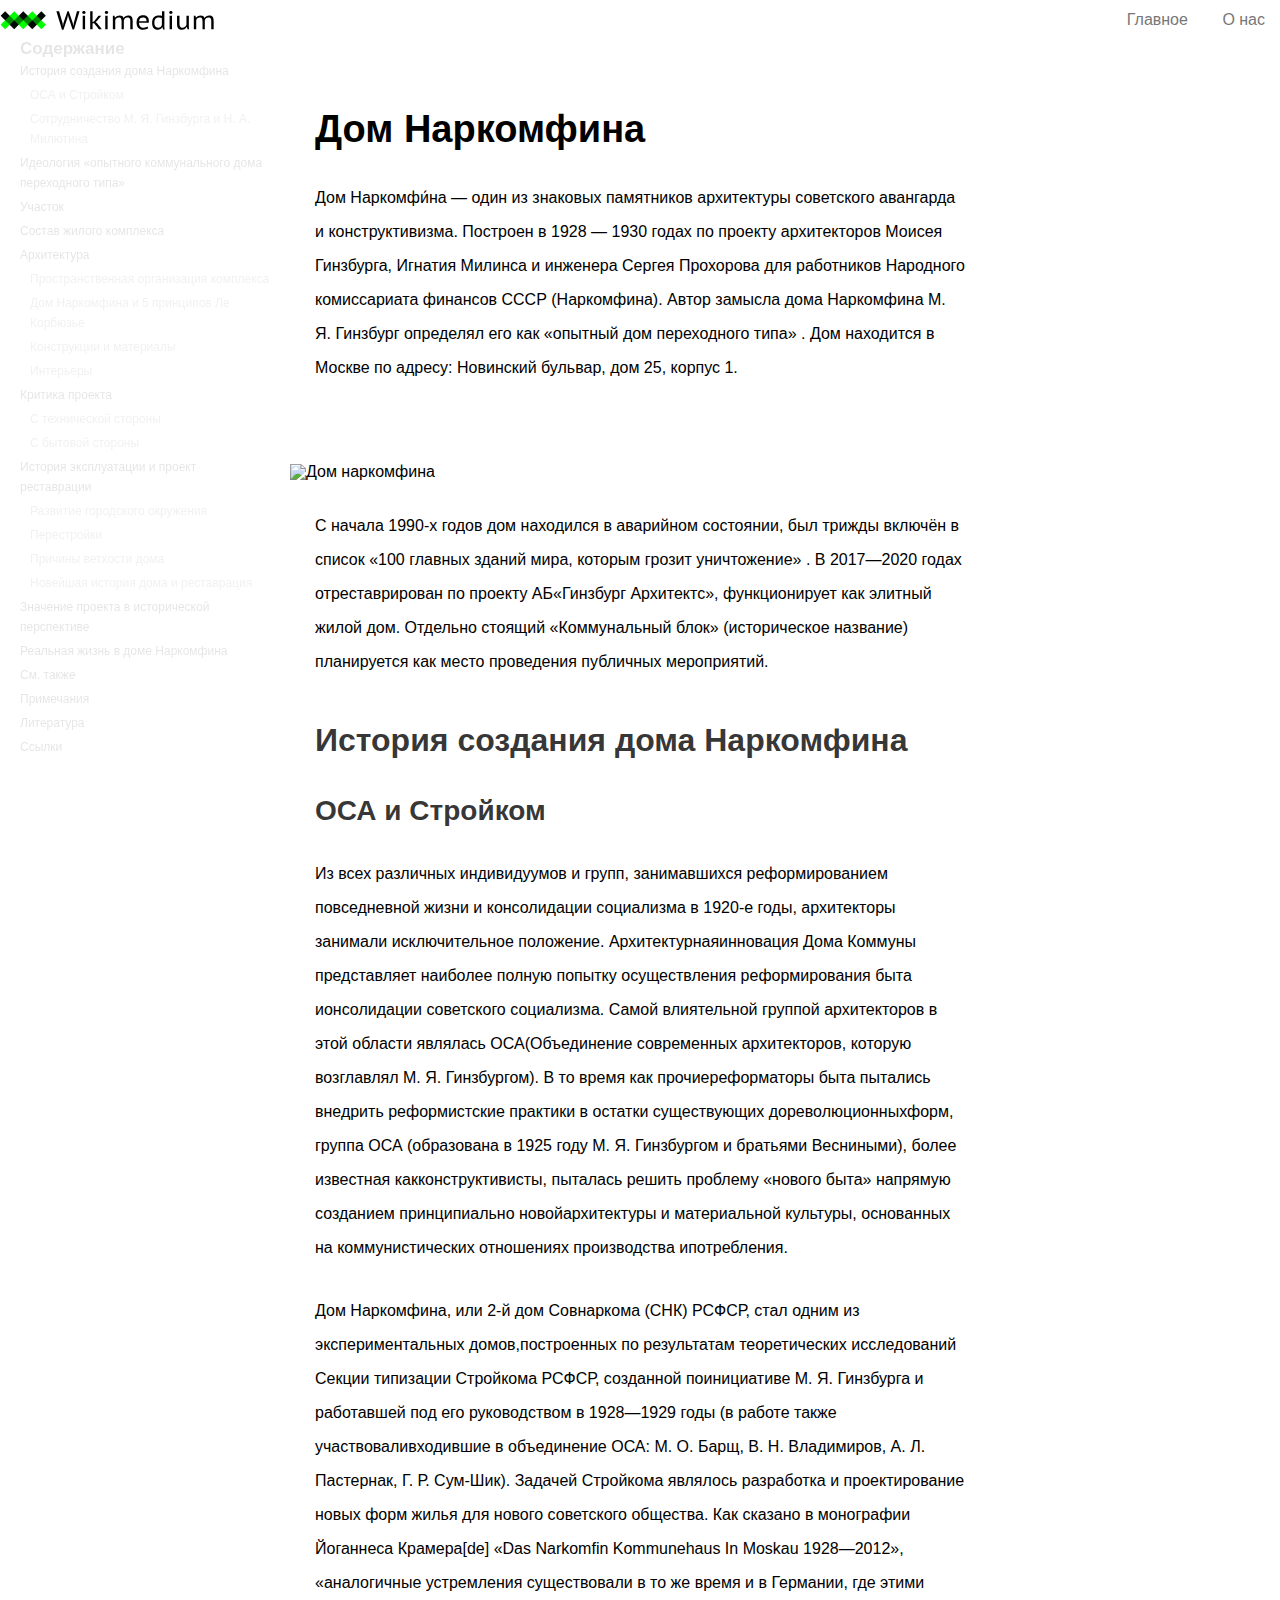
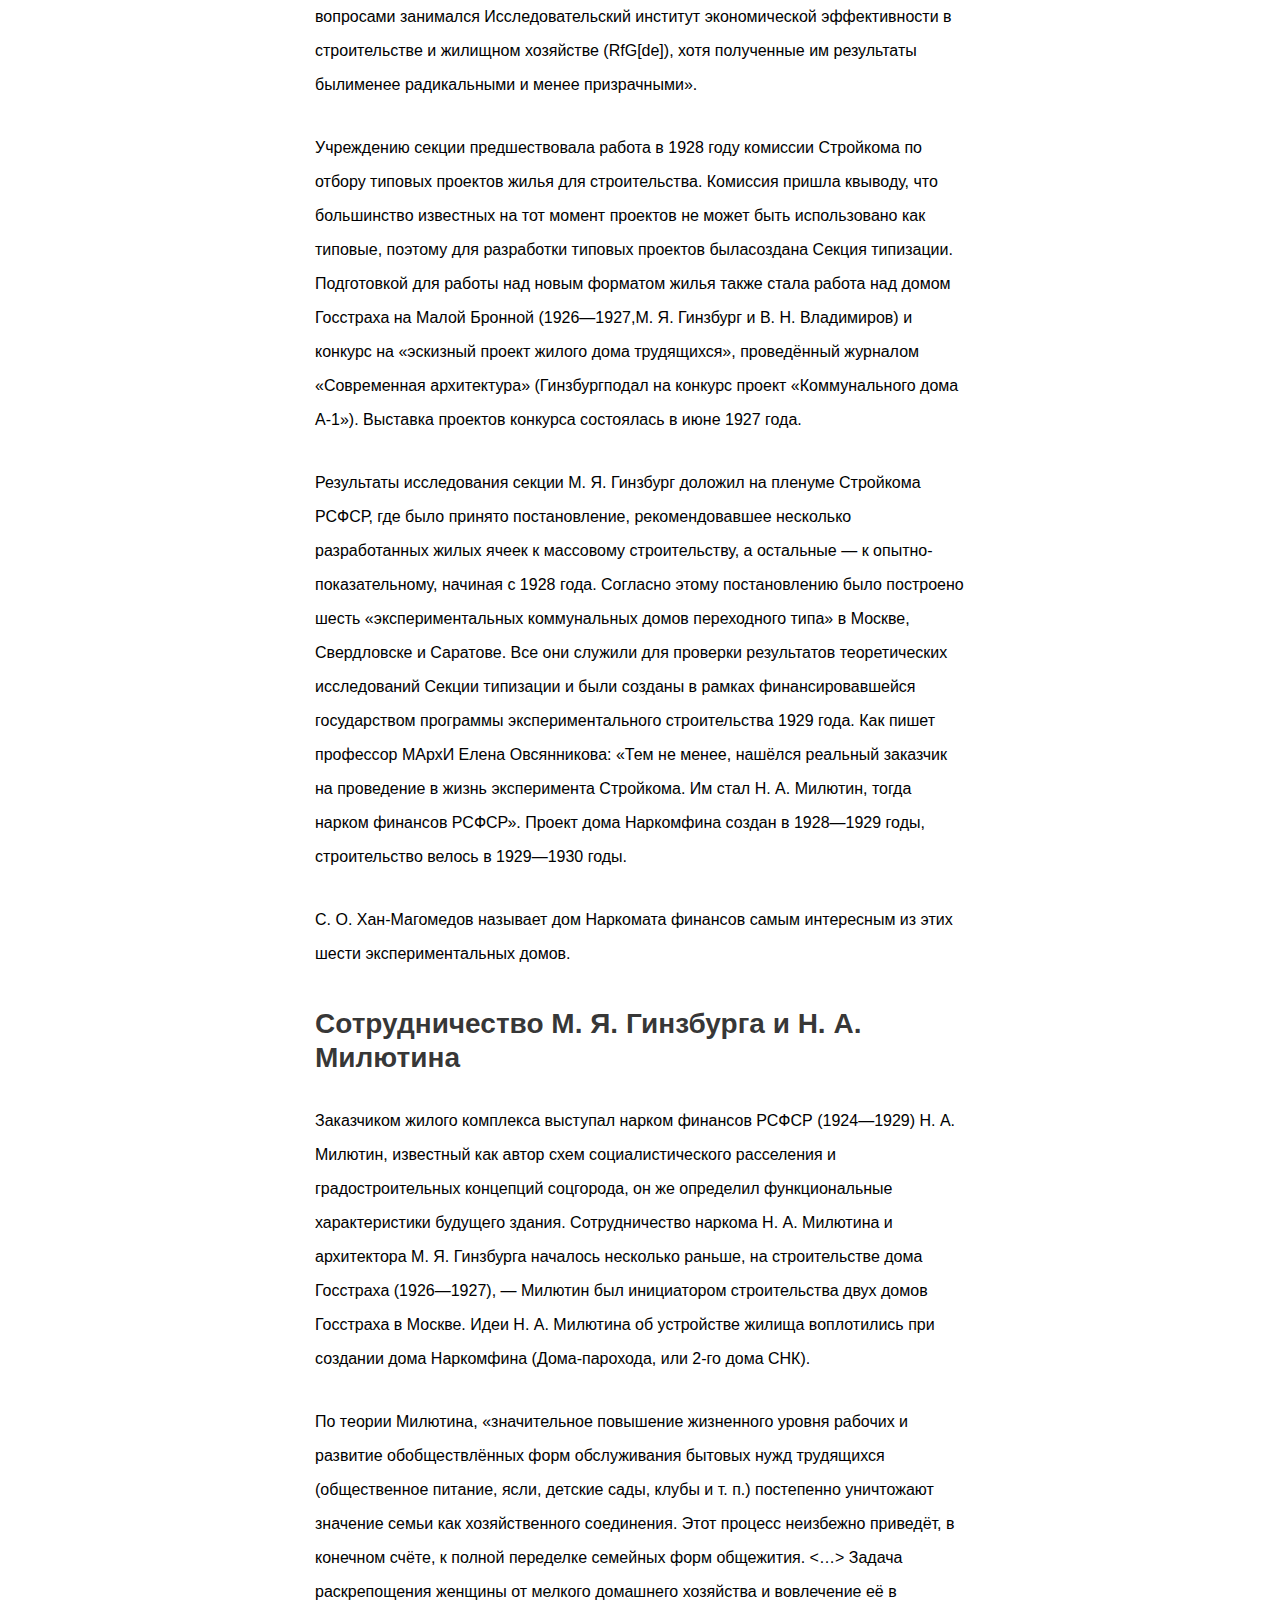
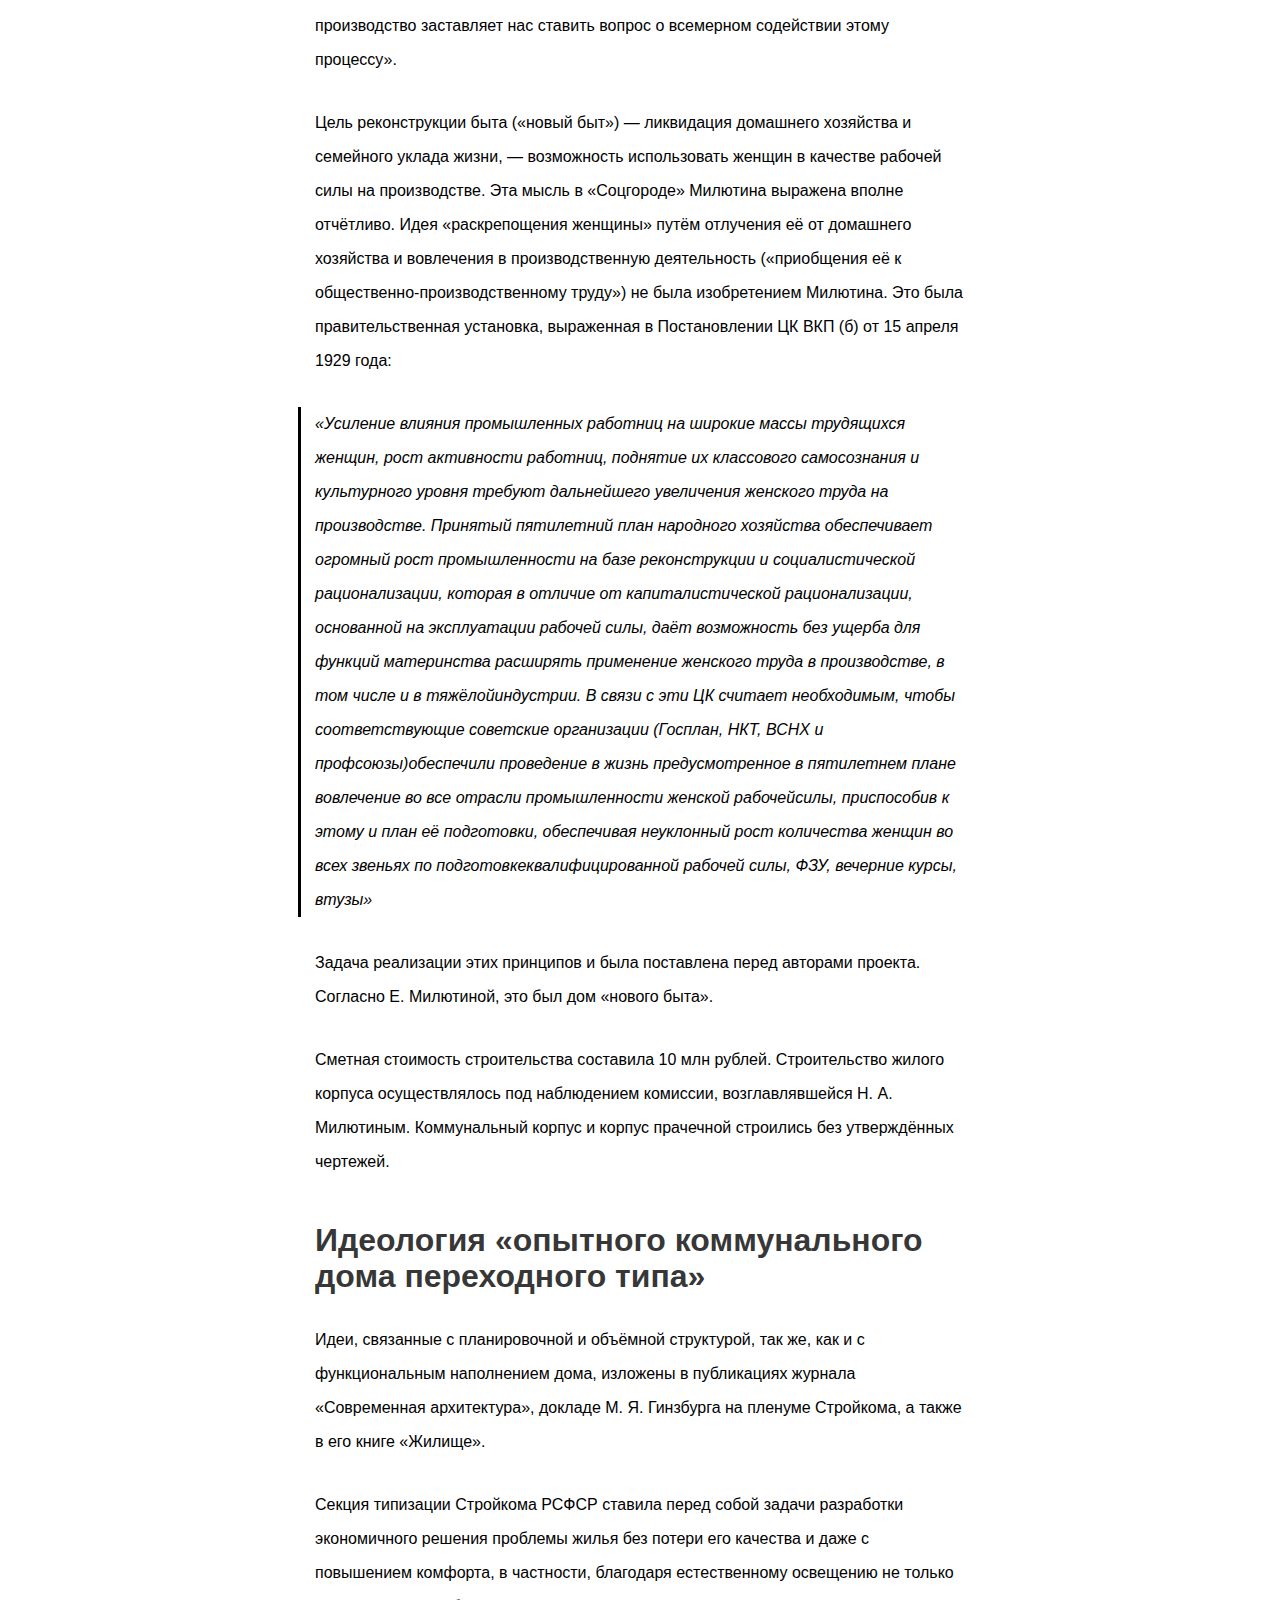
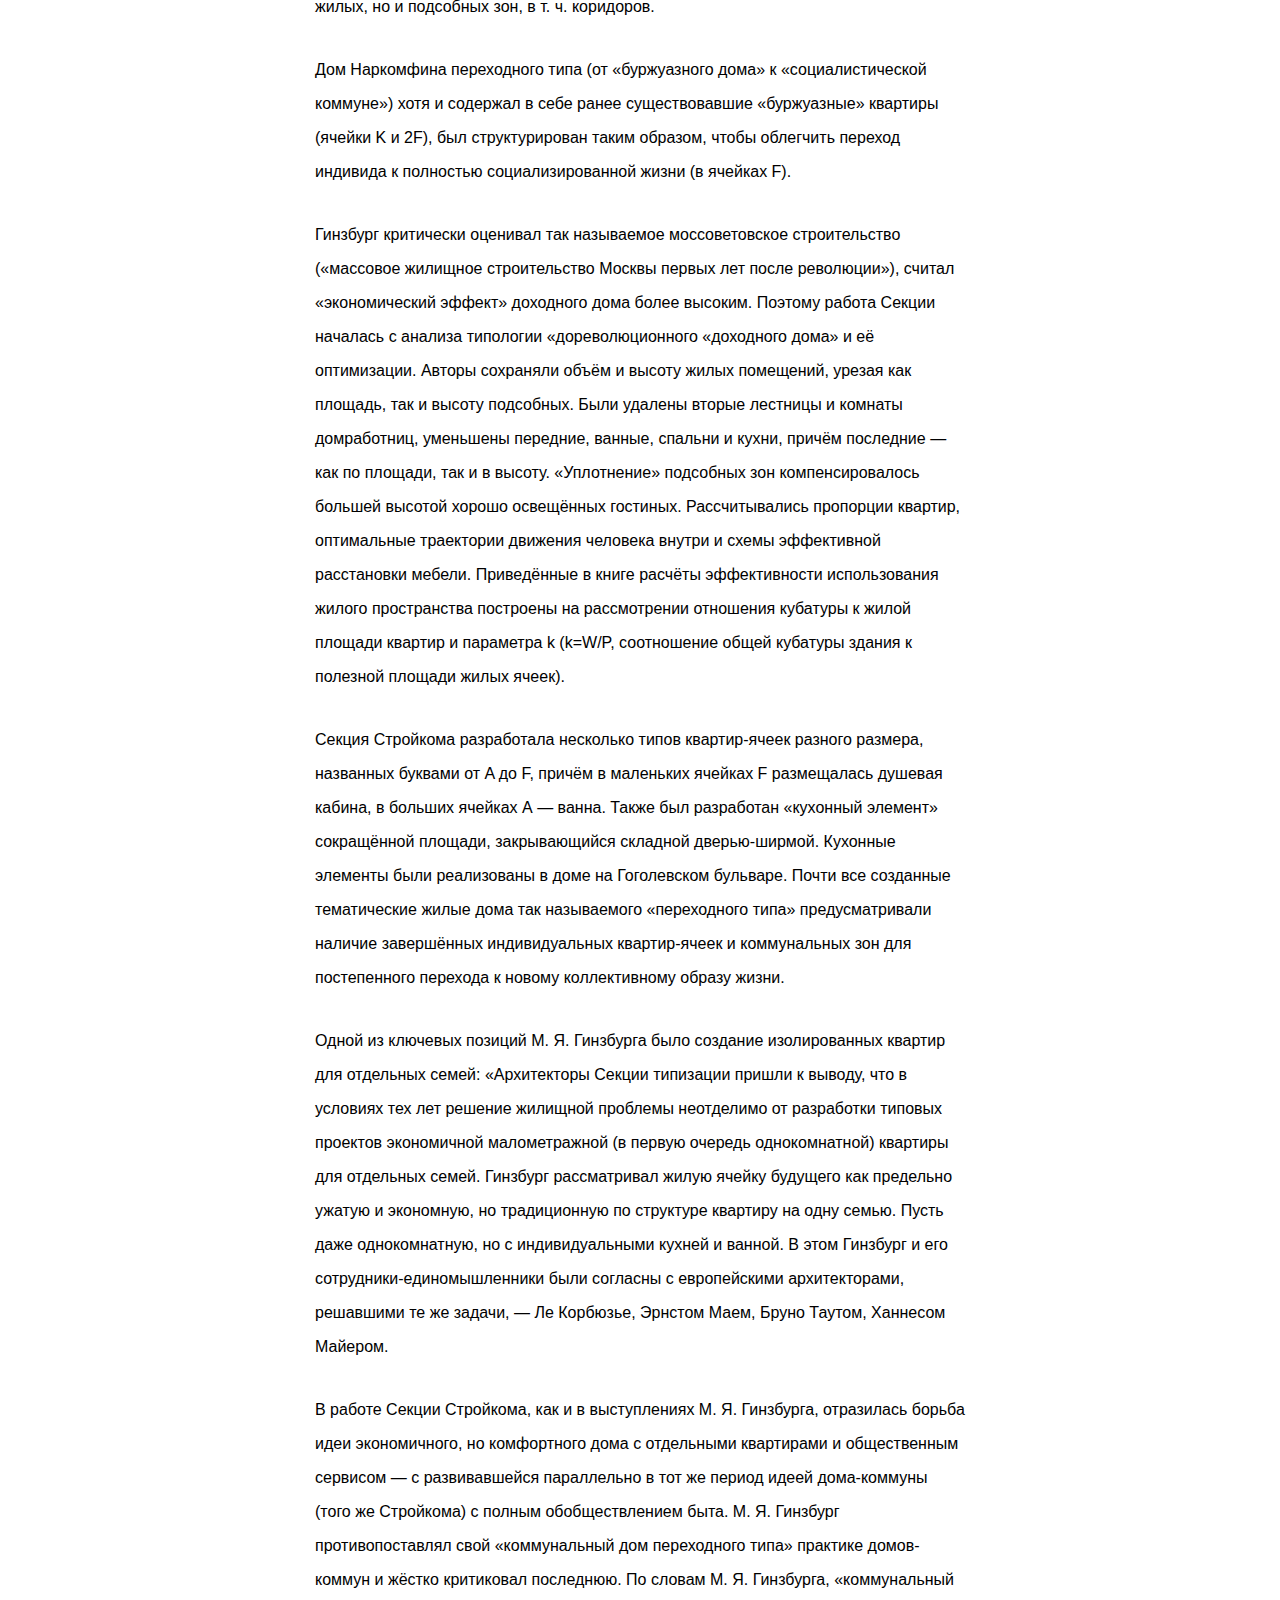
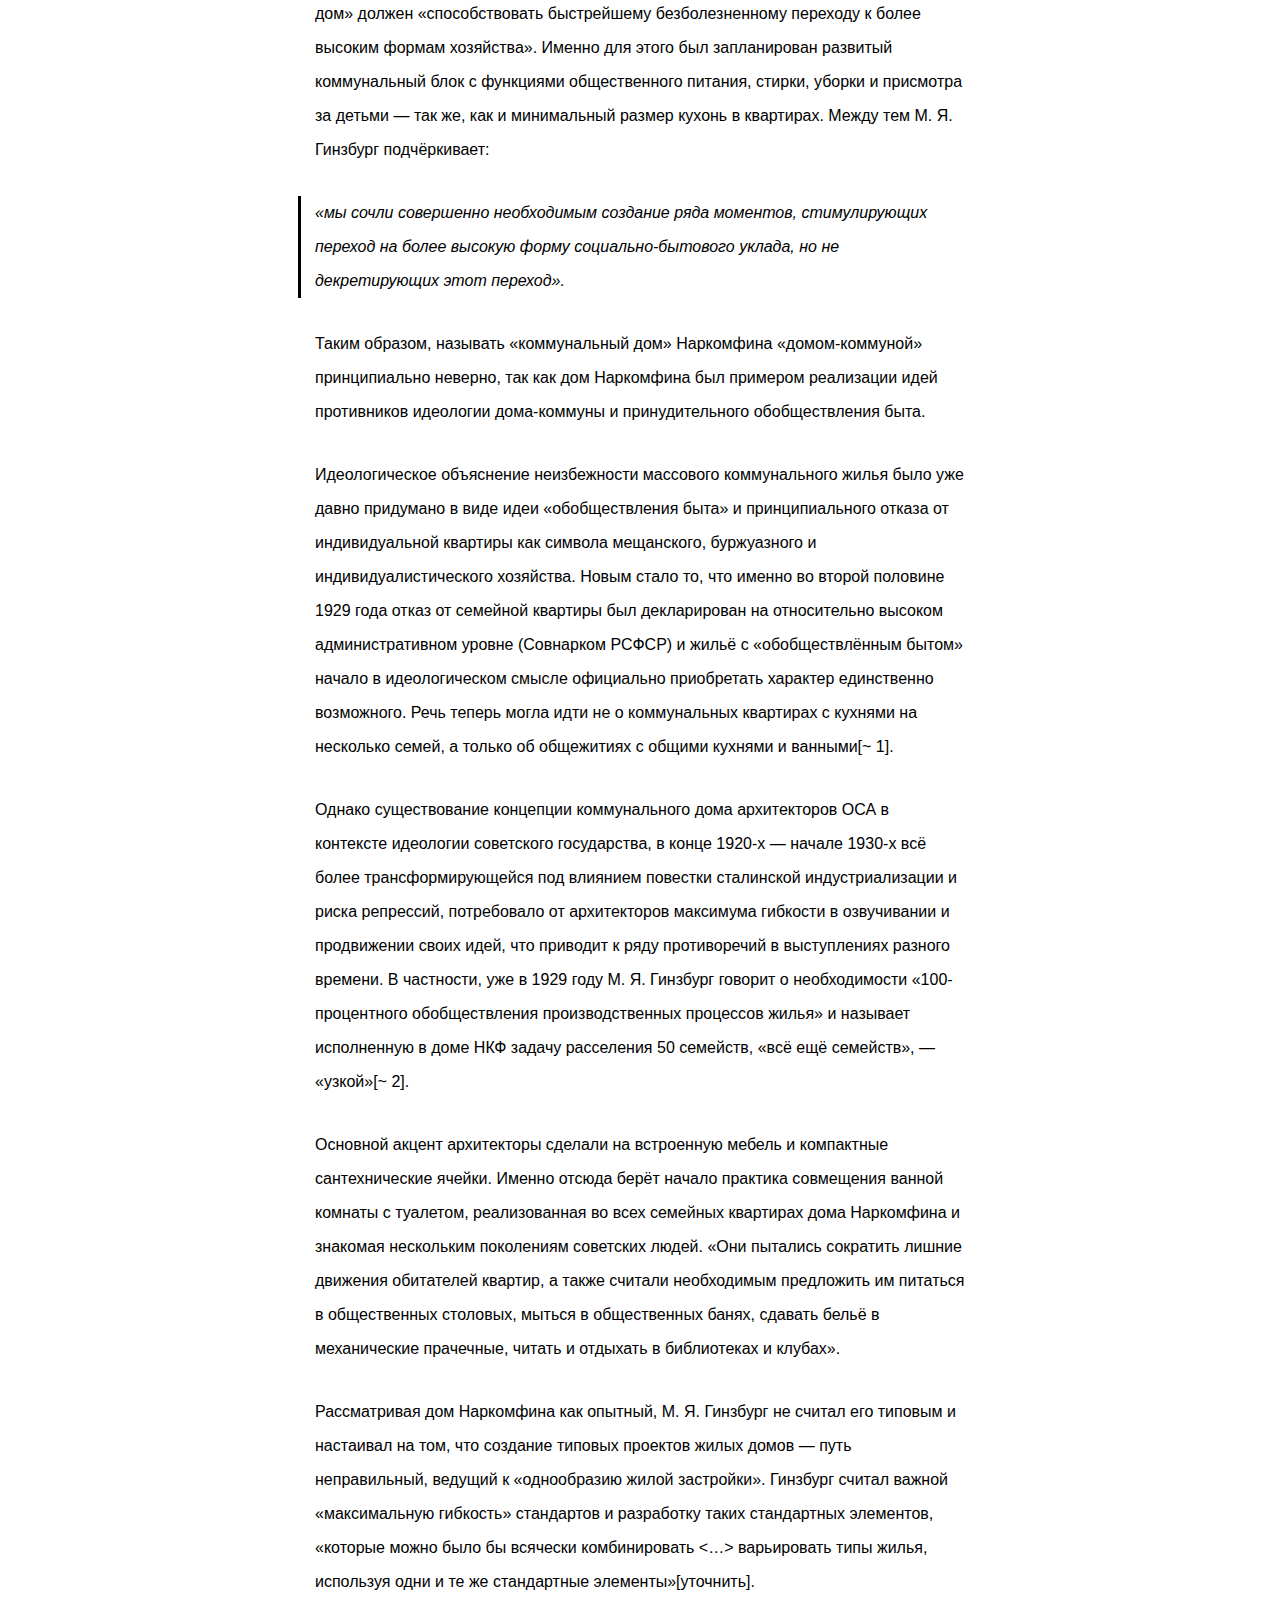
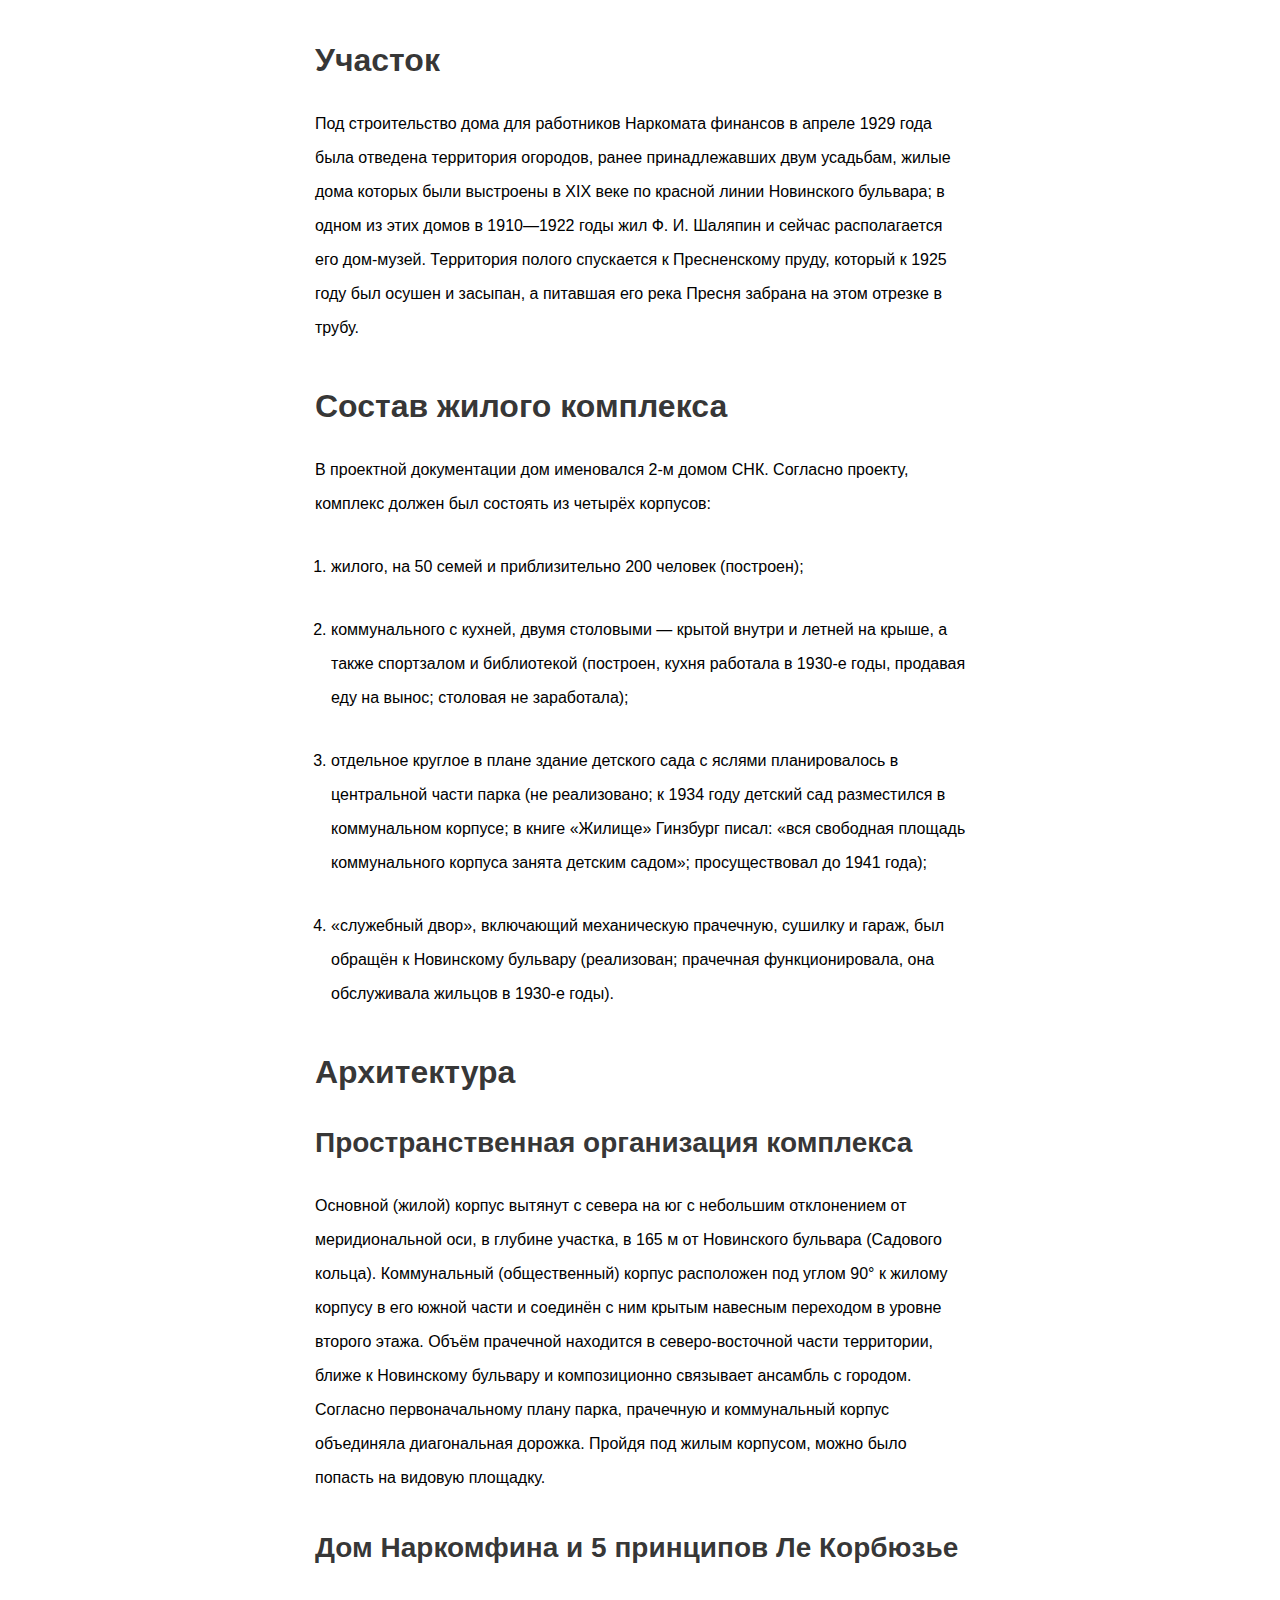
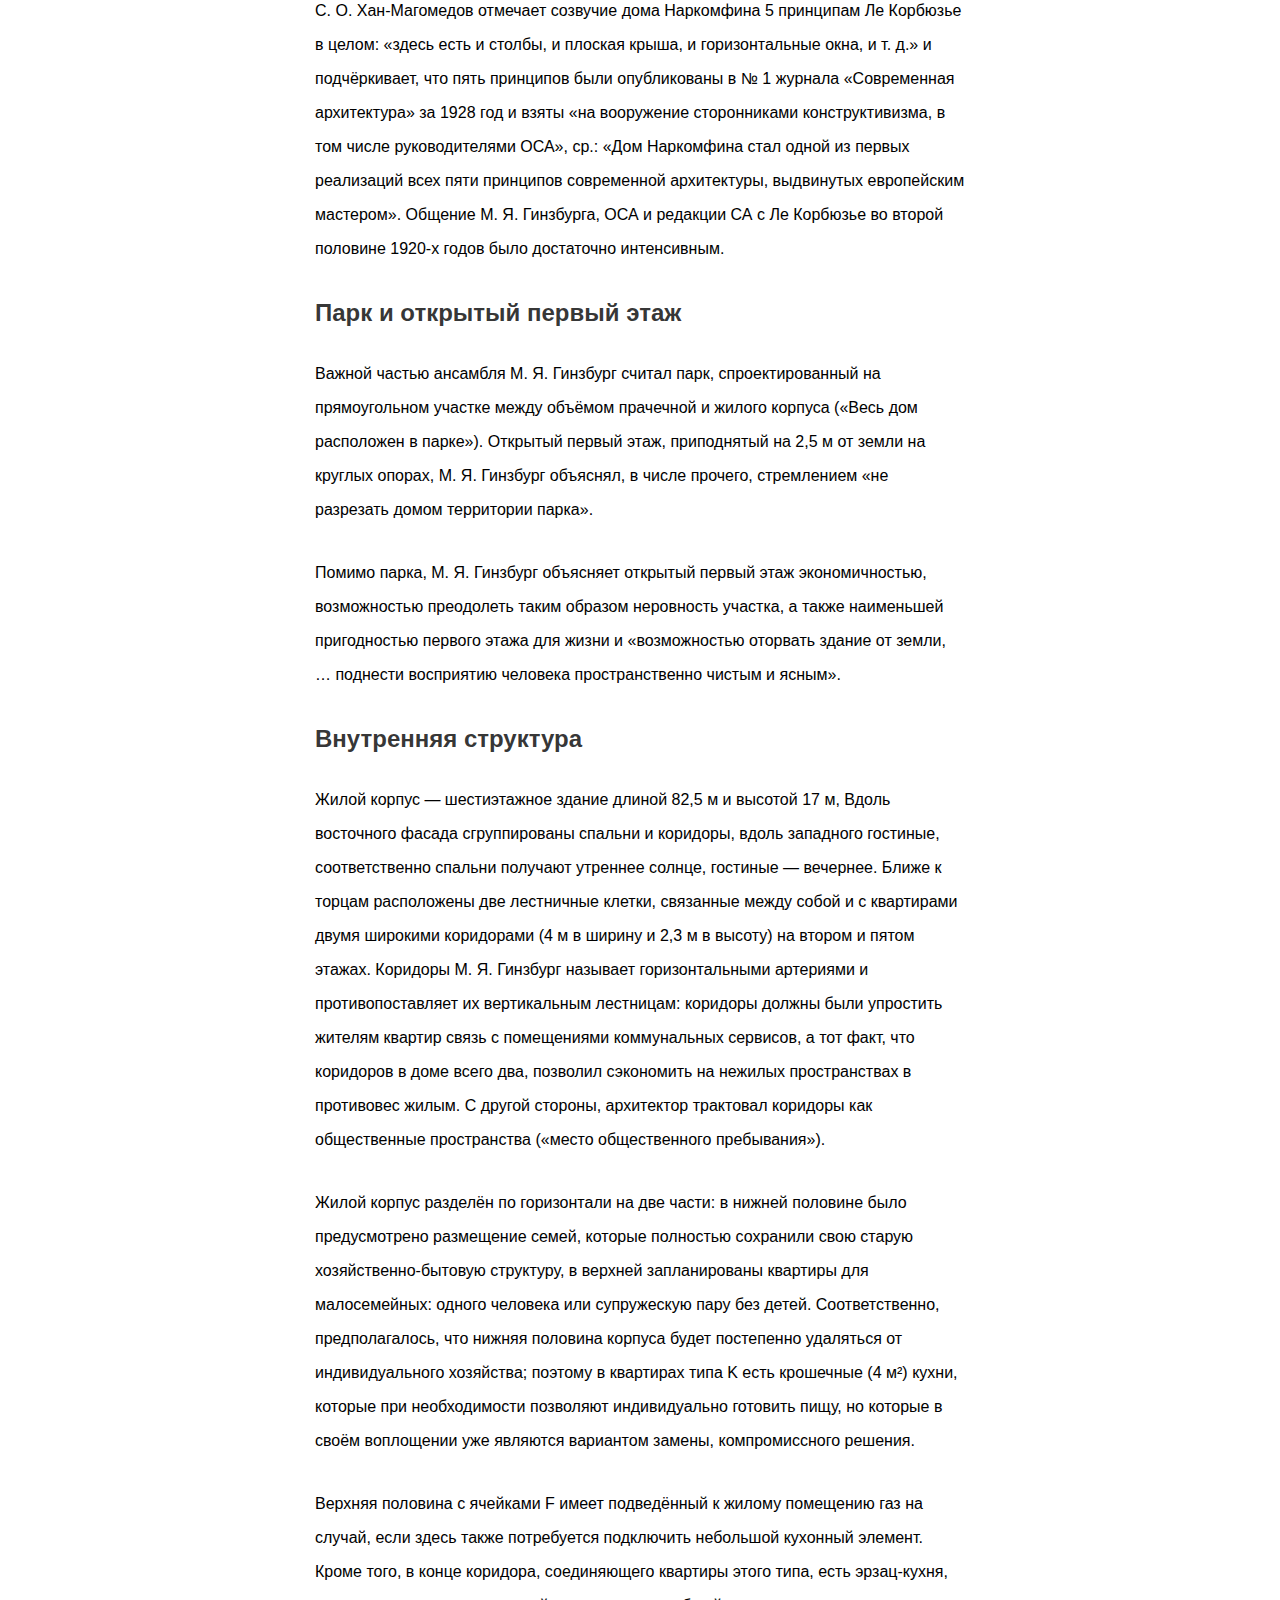
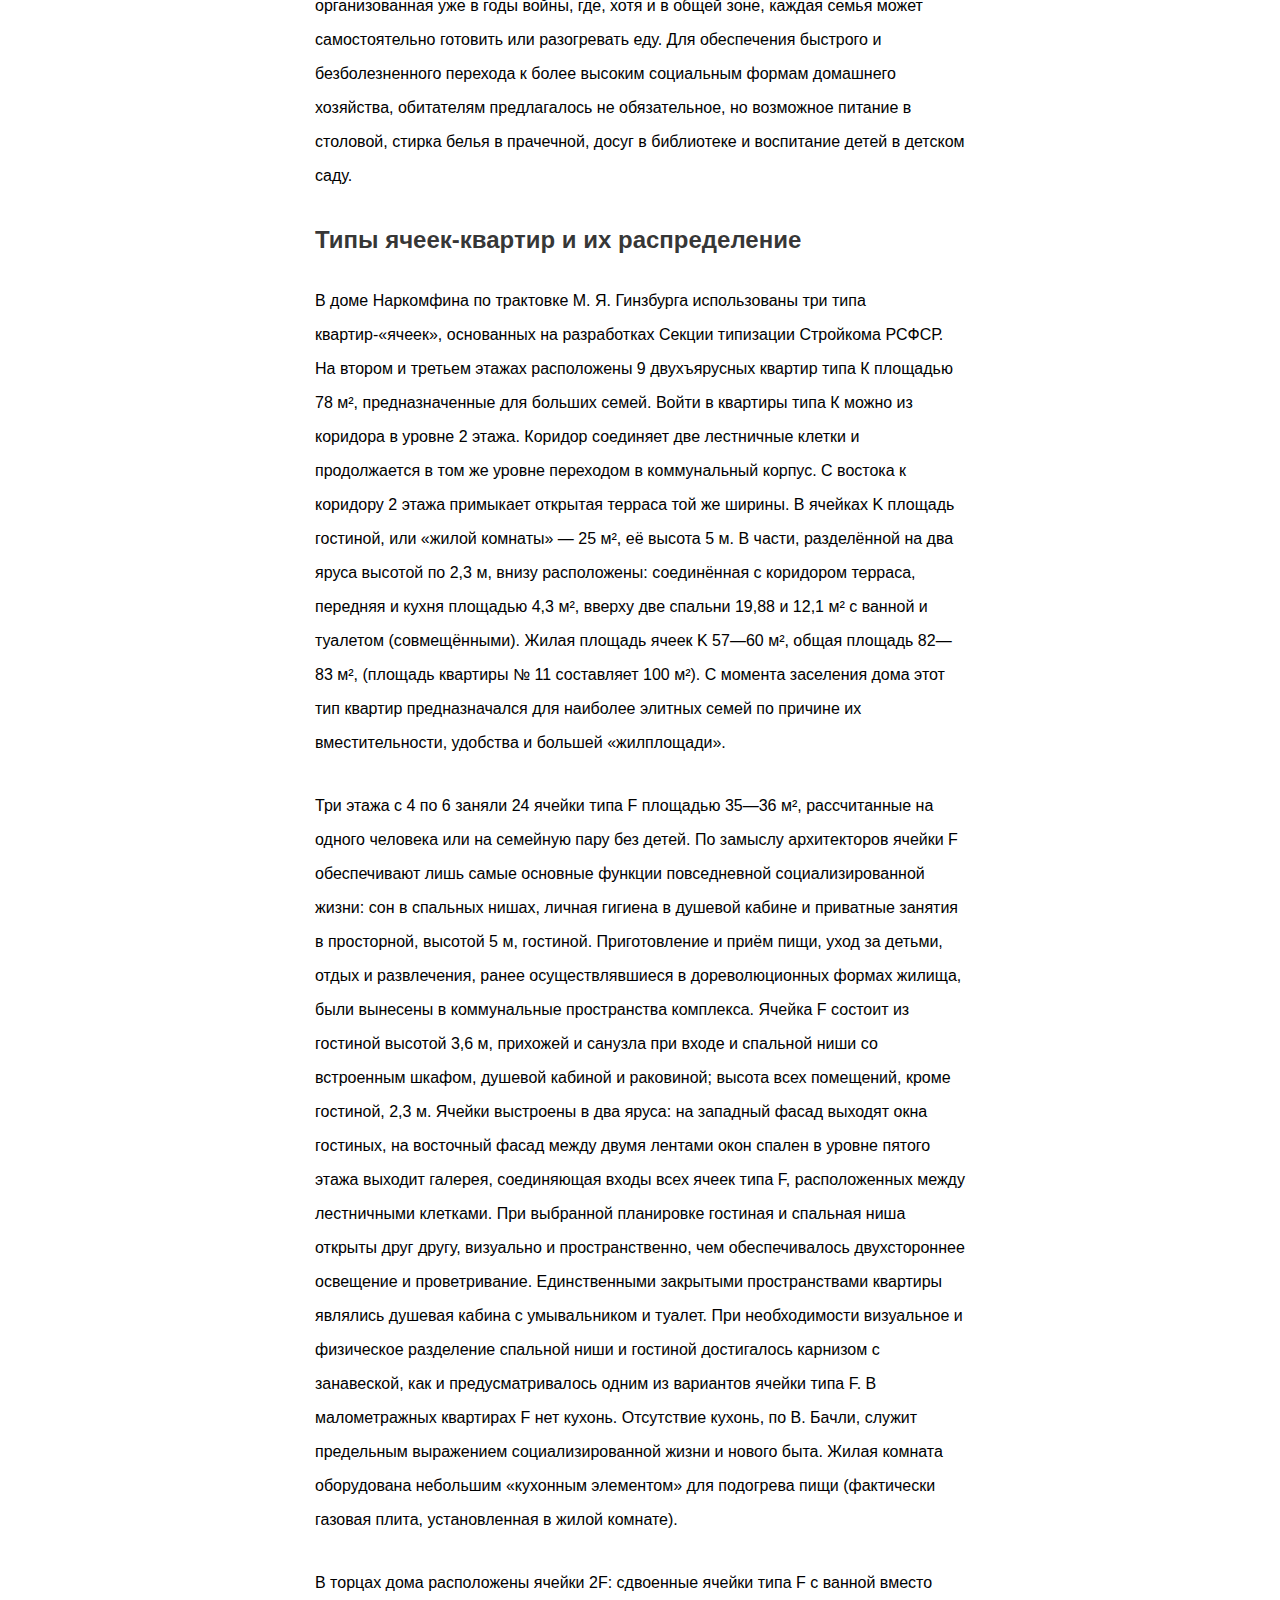
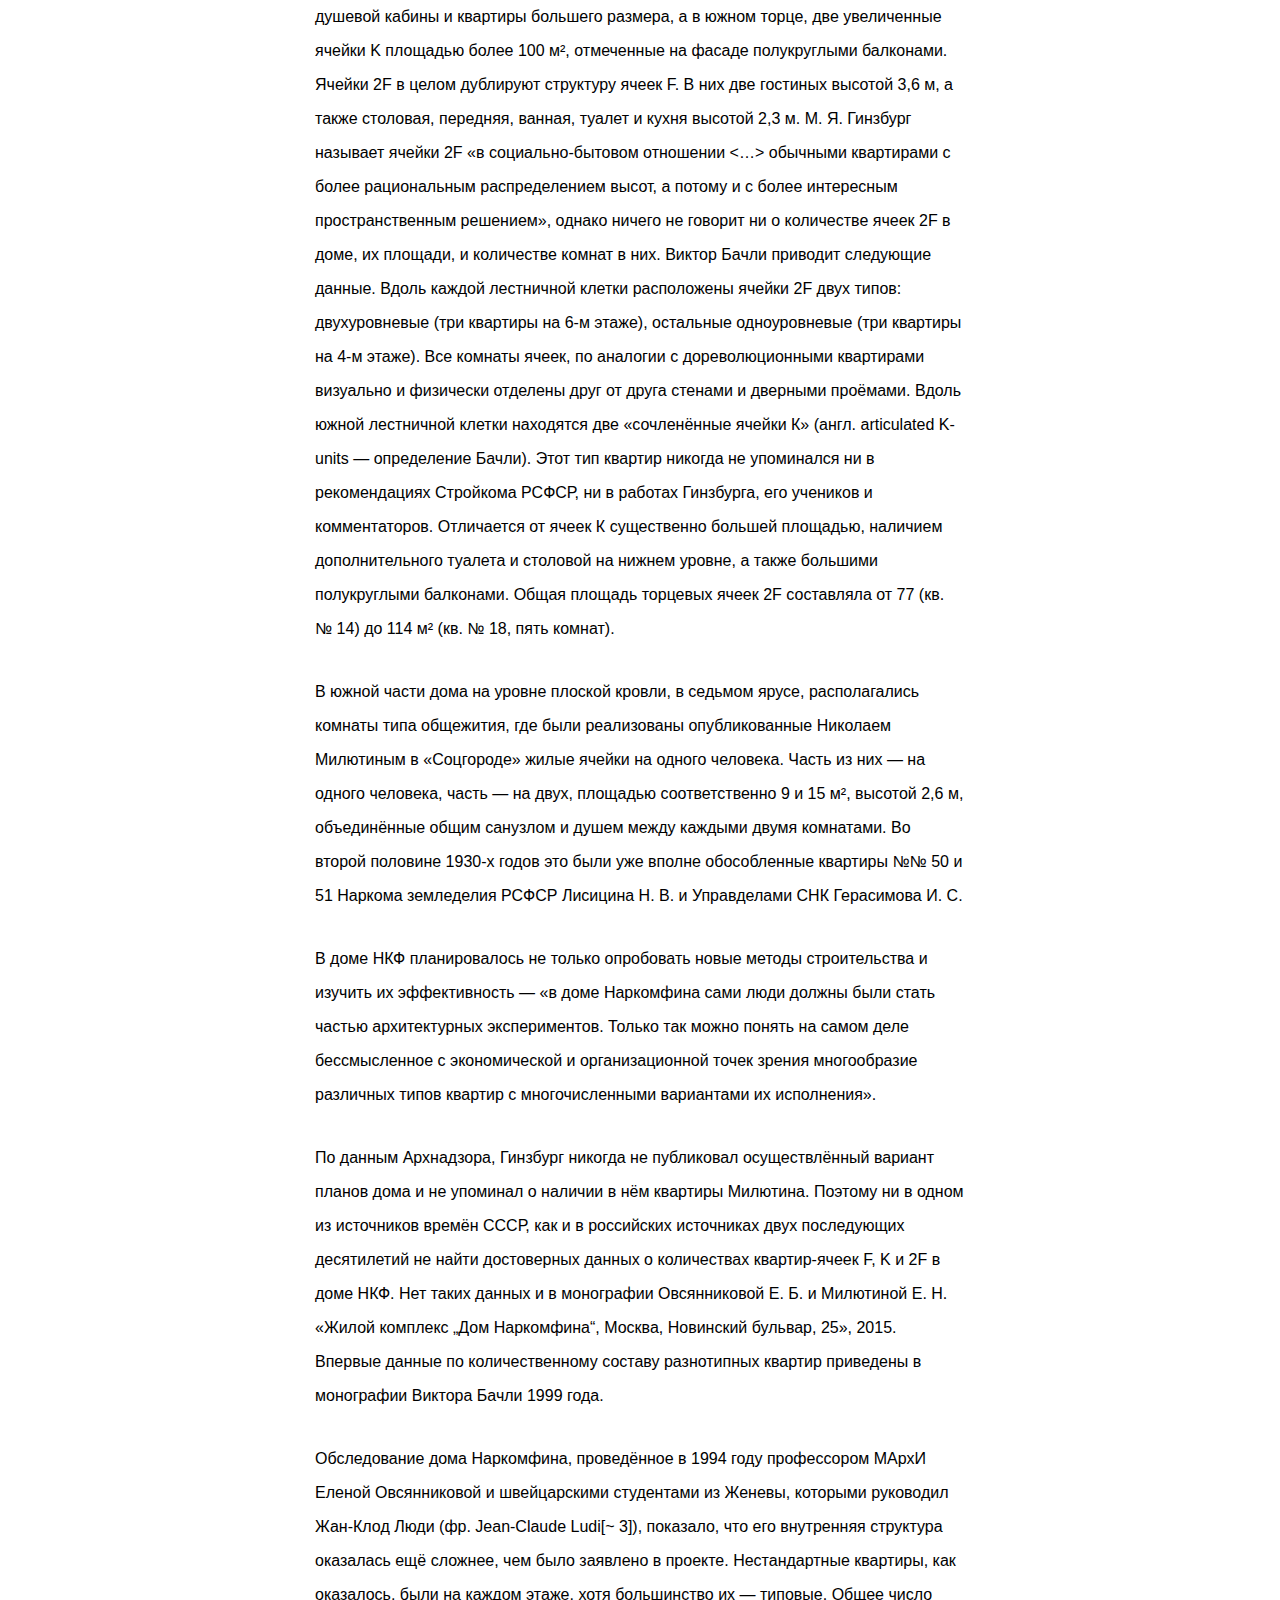
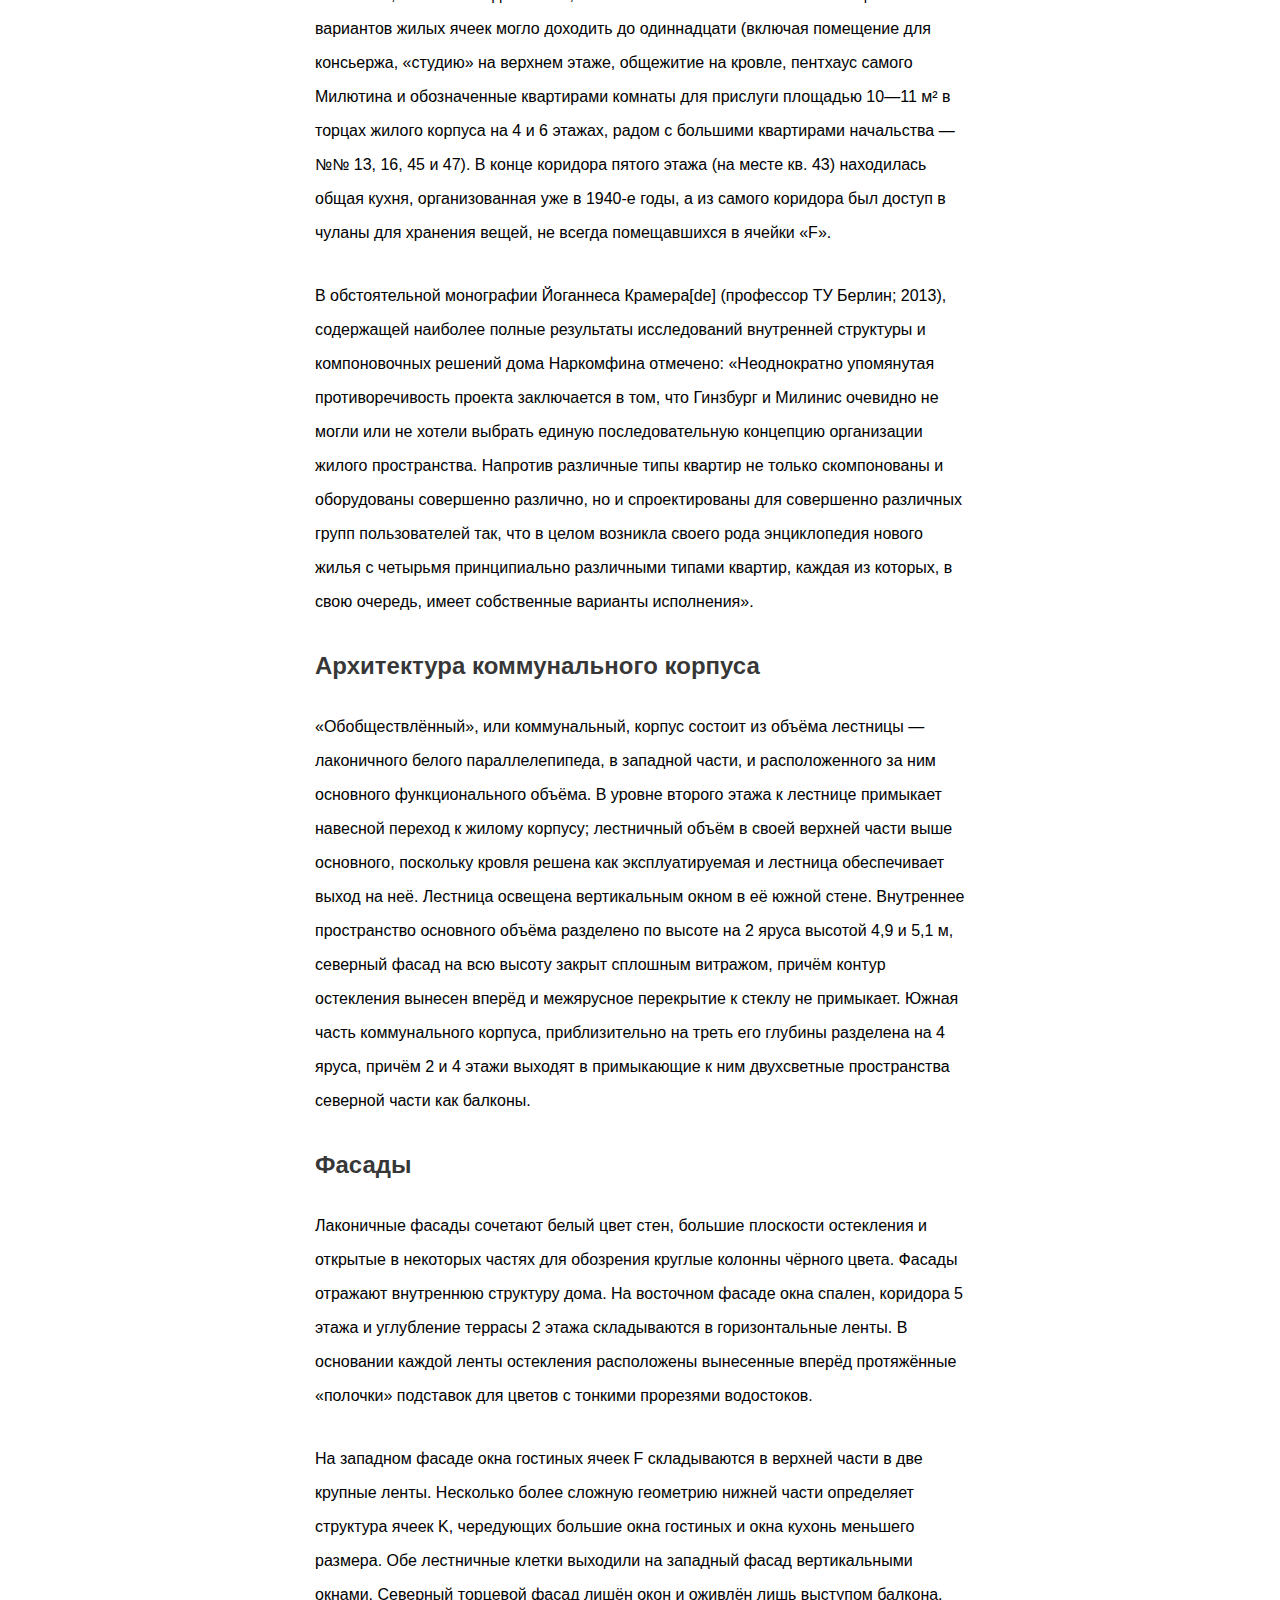
==== commit daa52e2f: "add meta-tegs, flavicons and share buttons" ====
--- a/index.html
+++ b/index.html
@@ -1,10 +1,17 @@
 <!DOCTYPE html>
-<html lang="en">
+<html lang="en" dir="ltr">
     <head>
         <meta charset="UTF-8">
+        <meta property="og:title" content="Wikimedium" />
+        <meta property="og:description" content="Проект разработан для изучения основ веб-вёрстки, языка гипертекстовой разметки HTML и каскадных таблиц стилей CSS" />
+        <meta property="og:image"content="images/narkomfin.jpg" />
+        <meta property="og:type" content="profile" />
+        <meta property="og:url" content="" />
         <meta name="viewport" content="width=device-width, initial-scale=1.0">
         <title>Дом Наркомфина - Википедия</title>
         <link rel="stylesheet" href="stylesheets/style.css">
+        <link rel="icon" type="image/x-icon" href="images/favicon.ico" />
+        <link rel="icon" type="image/png" href="images/favicon.png" />
         <script src="javascripts/jquery-3.7.1.js" charset="utf-8"></script>
     </head>
     <body>
@@ -12,8 +19,8 @@
         <nav class="menubar">
             <img src="images/logo.svg" alt="Логотип сайта Викимедиум">
             <ul>
-                <li><a href="">Главное</a></li>
-                <li><a href="">О нас</a></li>
+                <li><a href="index.html">Главное</a></li>
+                <li><a href="about.html">О нас</a></li>
             </ul>
         </nav>
         <!-- меню сайдбара -->
@@ -64,9 +71,9 @@
             <h2 id="1_1">История создания дома Наркомфина</h2>
             <h3 id="1_1_2">ОСА и Стройком</h3>
             <p>Из всех различных индивидуумов и групп, занимавшихся реформированием повседневной жизни и консолидации социализма в 1920-е годы, архитекторы занимали исключительное положение. Архитектурнаяинновация Дома Коммуны представляет наиболее полную попытку осуществления реформирования быта ионсолидации советского социализма. Самой влиятельной группой архитекторов в этой области являлась ОСА(Объединение современных архитекторов, которую возглавлял М. Я. Гинзбургом). В то время как прочиереформаторы быта пытались внедрить реформистские практики в остатки существующих дореволюционныхформ, группа ОСА (образована в 1925 году М. Я. Гинзбургом и братьями Весниными), более известная какконструктивисты, пыталась решить проблему «нового быта» напрямую созданием принципиально новойархитектуры и материальной культуры, основанных на коммунистических отношениях производства ипотребления.</p>
-            <p>Дом Наркомфина, или 2-й дом Совнаркома (СНК) РСФСР, стал одним из экспериментальных домов,построенных по результатам теоретических исследований Секции типизации Стройкома РСФСР, созданной поинициативе М. Я. Гинзбурга и работавшей под его руководством в 1928—1929 годы (в работе также участвоваливходившие в объединение ОСА: М. О. Барщ, В. Н. Владимиров, А. Л. Пастернак, Г. Р. Сум-Шик). ЗадачейСтройкома являлось разработка и проектирование новых форм жилья для нового советского общества. Как сказано в монографии Йоганнеса Крамера[de] «Das 
+            <p>Дом Наркомфина, или 2-й дом Совнаркома (СНК) РСФСР, стал одним из экспериментальных домов,построенных по результатам теоретических исследований Секции типизации Стройкома РСФСР, созданной поинициативе М. Я. Гинзбурга и работавшей под его руководством в 1928—1929 годы (в работе также участвоваливходившие в объединение ОСА: М. О. Барщ, В. Н. Владимиров, А. Л. Пастернак, Г. Р. Сум-Шик). Задачей Стройкома являлось разработка и проектирование новых форм жилья для нового советского общества. Как сказано в монографии Йоганнеса Крамера[de] «Das 
             Narkomfin Kommunehaus In Moskau 1928—2012», «аналогичные устремления существовали в то же время и в Германии, где этими
-            вопросами занималсяИсследовательский институт экономической эффективности в строительстве и жилищном хозяйстве (RfG[de]), хотя полученные
+            вопросами занимался Исследовательский институт экономической эффективности в строительстве и жилищном хозяйстве (RfG[de]), хотя полученные
             им результаты былименее радикальными и менее призрачными».
             </p>
             <p>Учреждению секции предшествовала работа в 1928 году комиссии Стройкома по отбору типовых проектов жилья для
@@ -76,13 +83,13 @@
             конкурс на «эскизный проект жилого дома трудящихся», проведённый журналом «Современная архитектура» (Гинзбургподал на
             конкурс проект «Коммунального дома А-1»). Выставка проектов конкурса состоялась в июне 1927 года.</p>
             <p>Результаты исследования секции М. Я. Гинзбург доложил на пленуме Стройкома РСФСР, где было принято постановление,
-            рекомендовавшее несколькоразработанных жилых ячеек к массовому строительству, а остальные — к опытно-показательному,
-            начиная с 1928 года. Согласно этому постановлению былоРезультаты исследования секции М. Я. Гинзбург доложил на пленуме Стройкома РСФСР, где было принято постановление, рекомендовавшее несколько разработанных жилых ячеек к массовому строительству, а остальные — к опытно-показательному, начиная с 1928 года. Согласно этому постановлению было построено шесть «экспериментальных коммунальных домов переходного типа» в Москве, Свердловске и Саратове. Все они служили для проверки результатов теоретических исследований Секции типизации и были созданы в рамках финансировавшейся государством программы экспериментального строительства 1929 года. Как пишет профессор МАрхИ Елена Овсянникова: «Тем не менее, нашёлся реальный заказчик на проведение в жизнь эксперимента Стройкома. Им стал Н. А. Милютин, тогда нарком финансов РСФСР». Проект дома Наркомфина создан в 1928—1929 годы, строительство велось в 1929—1930 годы. построено шесть «экспериментальных коммунальных домов переходного
-            типа» в Москве, Свердловске и Саратове. Все они служили для проверкирезультатов теоретических исследований Секции
-            типизации и были созданы в рамках финансировавшейся государством программы экспериментальногостроительства 1929 года.
+            рекомендовавшее несколько разработанных жилых ячеек к массовому строительству, а остальные — к опытно-показательному,
+            начиная с 1928 года. Согласно этому постановлению было построено шесть «экспериментальных коммунальных домов переходного
+            типа» в Москве, Свердловске и Саратове. Все они служили для проверки результатов теоретических исследований Секции
+            типизации и были созданы в рамках финансировавшейся государством программы экспериментального строительства 1929 года.
             Как пишет профессор МАрхИ Елена Овсянникова: «Тем не менее, нашёлся реальный заказчик на проведение в жизнь эксперимента
             Стройкома. Им стал Н. А. Милютин, тогда нарком финансов РСФСР». Проект дома Наркомфина создан в 1928—1929 годы,
-            строительство велось в 1929—1930годы.</p>
+            строительство велось в 1929—1930 годы.</p>
             <p>С. О. Хан-Магомедов называет дом Наркомата финансов самым интересным из этих шести экспериментальных домов.</p>
             <h3 id="1_1_3">Сотрудничество М. Я. Гинзбурга и Н. А. Милютина</h3>
             <p>Заказчиком жилого комплекса выступал нарком финансов РСФСР (1924—1929) Н. А. Милютин, известный как автор схем
@@ -759,5 +766,14 @@
                 });
             });
         </script>
+        <!-- AddToAny BEGIN -->
+        <div class="a2a_kit a2a_kit_size_32 a2a_default_style">
+        <a class="a2a_dd" href="https://www.addtoany.com/share"></a>
+        <a class="a2a_button_vk"></a>
+        <a class="a2a_button_copy_link"></a>
+        <a class="a2a_button_telegram"></a>
+        </div>
+        <script async src="https://static.addtoany.com/menu/page.js"></script>
+        <!-- AddToAny END -->
      </body>
 </html>  --- a/stylesheets/style.css
+++ b/stylesheets/style.css
@@ -1,4 +1,5 @@
 @import url('reset.css');
 @import url('layout.css');
 @import url('sidebar.css');
-@import url('menubar.css');+@import url('menubar.css');
+@import url('about.css');